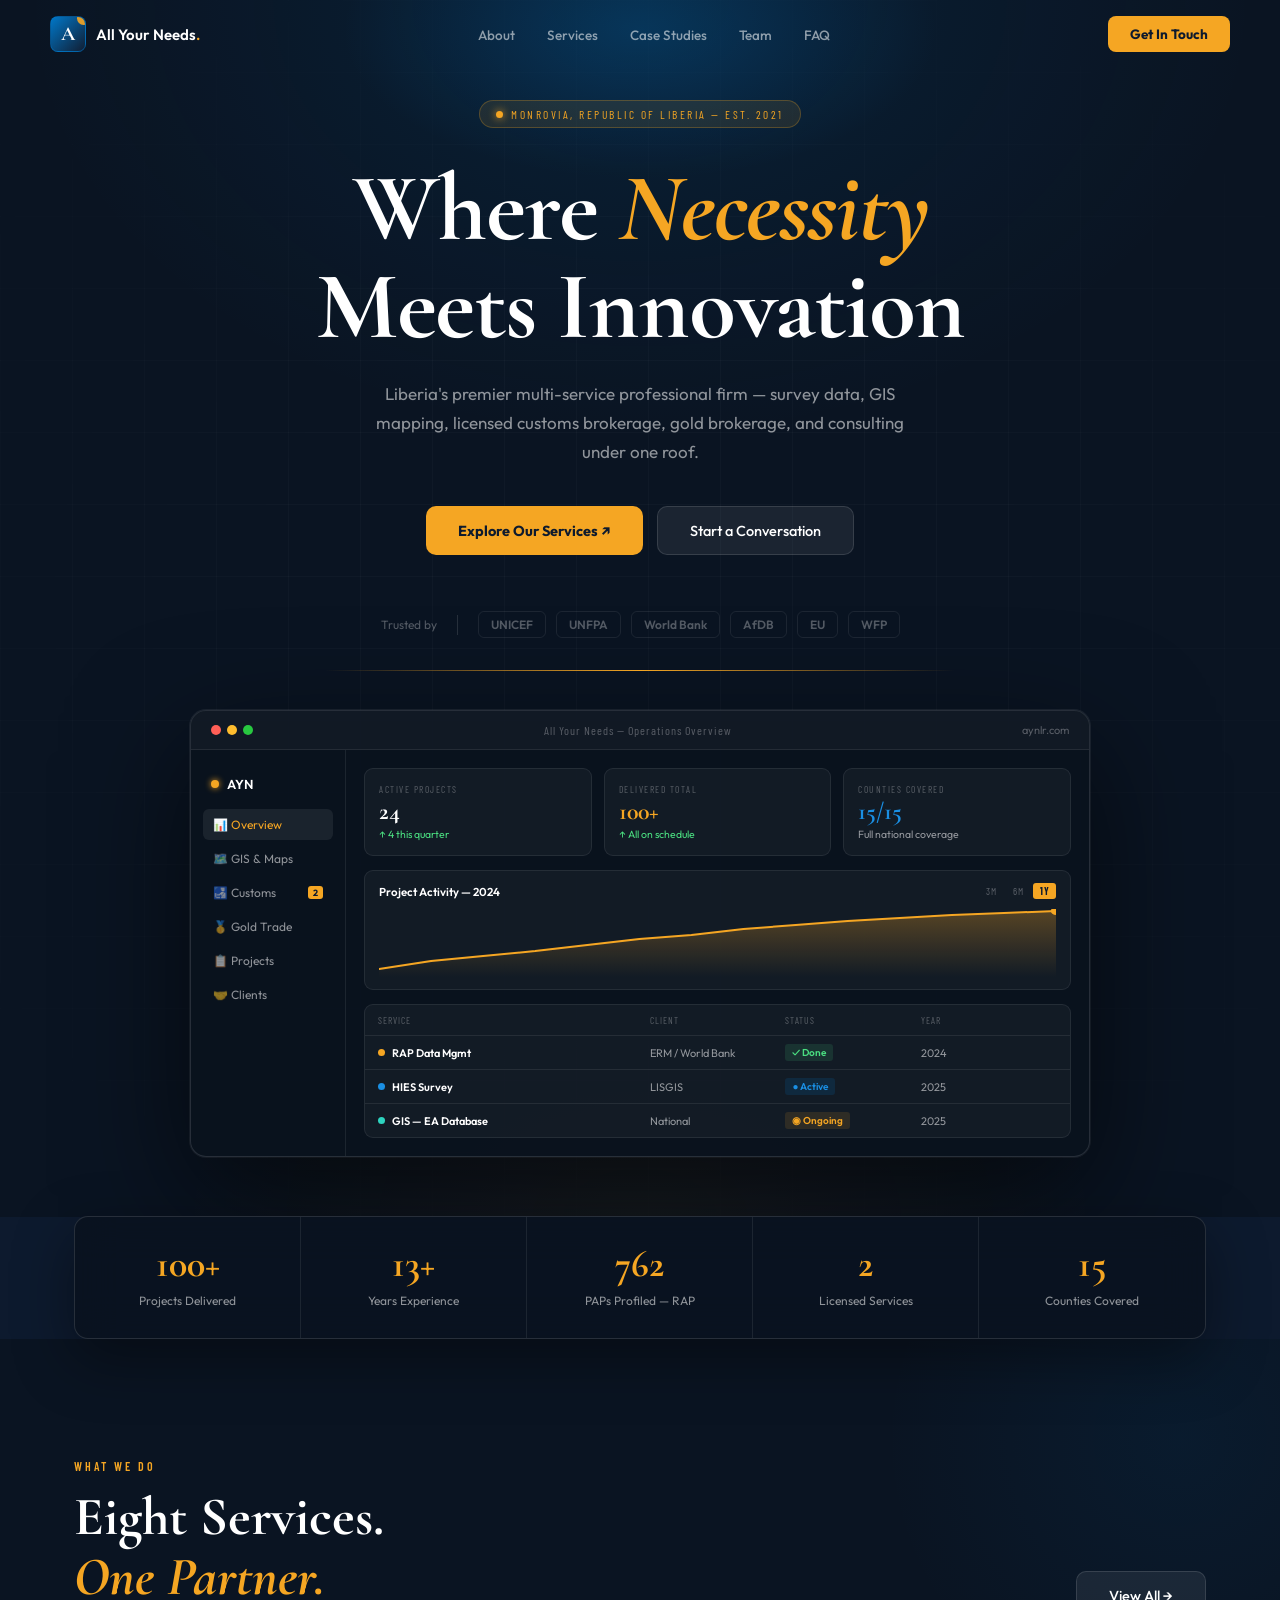
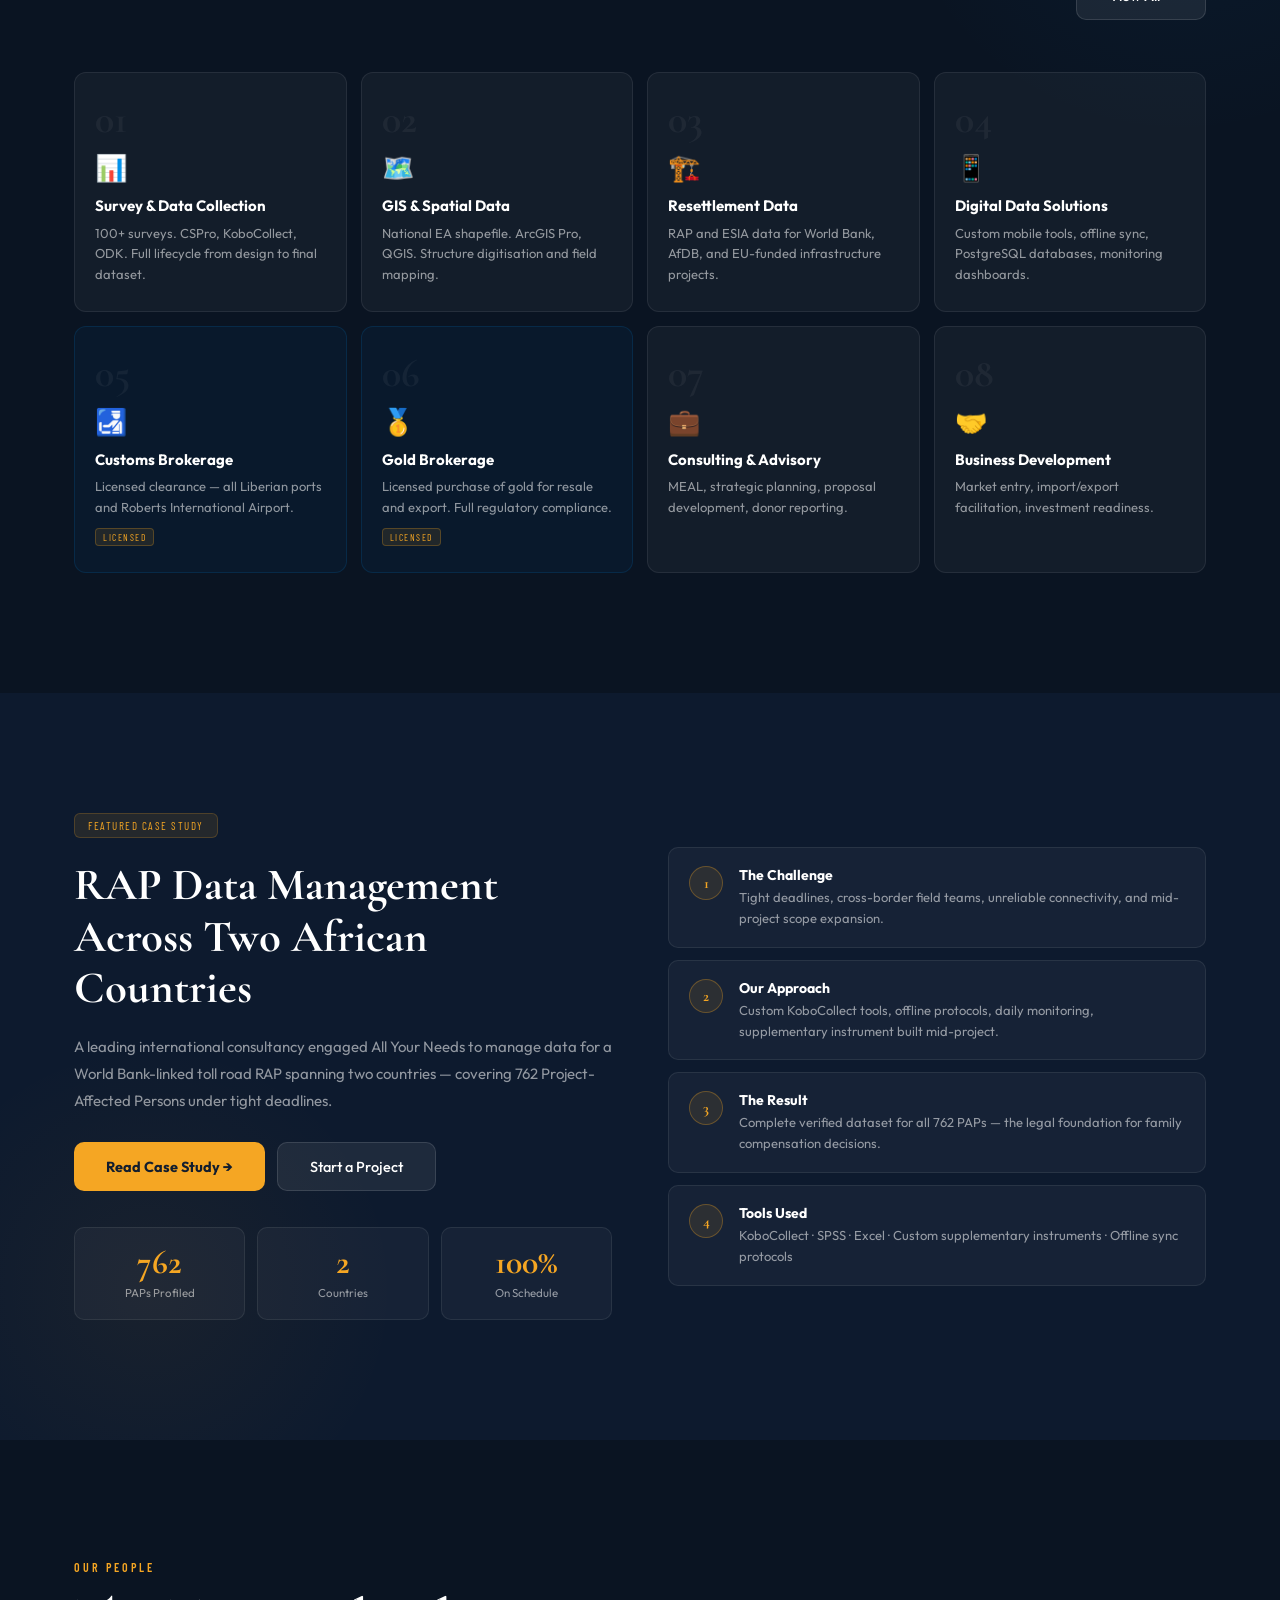
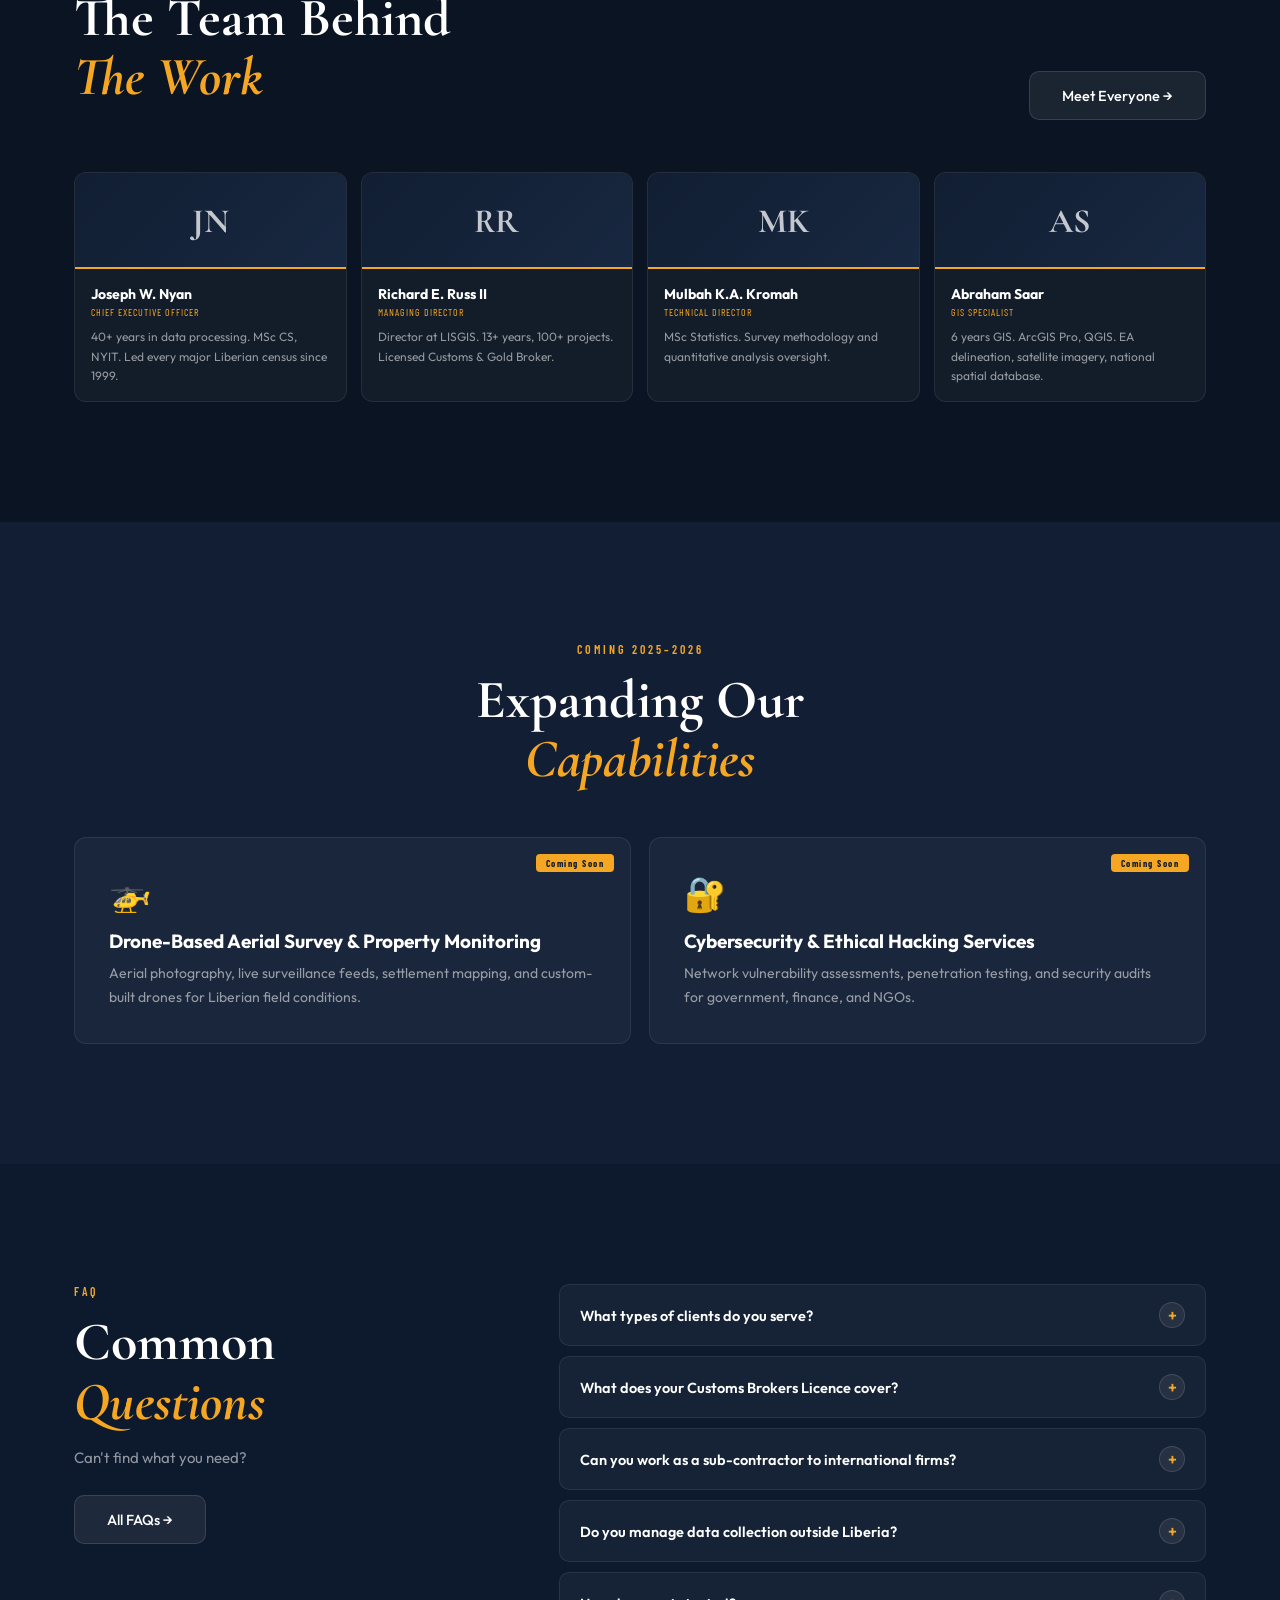
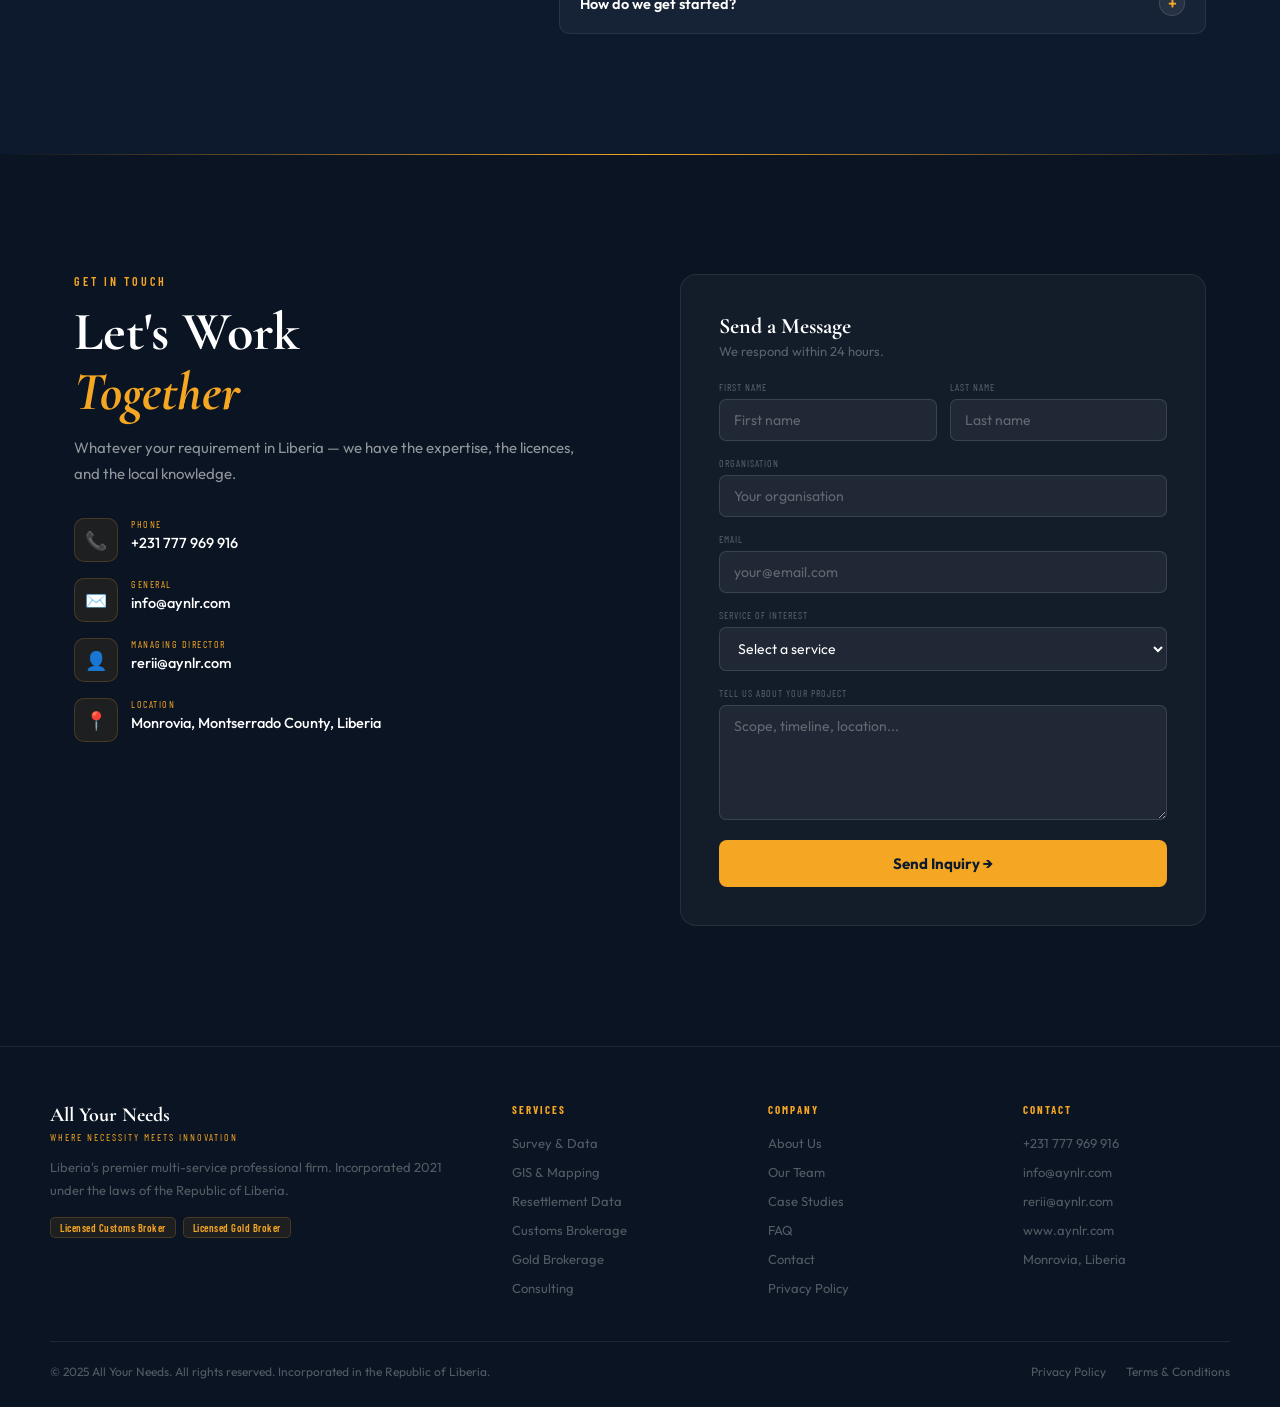
==== index.html @ 651e03ee "Add files via upload" ====
<!DOCTYPE html>
<html lang="en">
<head>
<meta charset="UTF-8">
<meta name="viewport" content="width=device-width, initial-scale=1.0">
<meta name="description" content="All Your Needs — Liberia's premier multi-service professional firm. Survey & Data Services, GIS Mapping, Customs Brokerage, Gold Brokerage, and more.">
<meta property="og:title" content="All Your Needs — Where Necessity Meets Innovation">
<meta property="og:url" content="https://www.aynlr.com">
<title>All Your Needs | Where Necessity Meets Innovation — Monrovia, Liberia</title>
<link rel="preconnect" href="https://fonts.googleapis.com">
<link href="https://fonts.googleapis.com/css2?family=Cormorant+Garamond:ital,wght@0,400;0,600;0,700;1,400;1,700&family=Outfit:wght@300;400;500;600;700&family=Barlow+Condensed:wght@400;600;700&display=swap" rel="stylesheet">
<style>
*,*::before,*::after{margin:0;padding:0;box-sizing:border-box;}
html{scroll-behavior:smooth;font-size:16px;}
:root{
  --navy:#0D1A2E;--navy2:#0A1422;--navy3:#111E33;
  --blue:#0077C8;--blue2:#1A8FE3;
  --gold:#F5A623;--gold2:#FFB830;
  --white:#FFFFFF;
  --dim:rgba(255,255,255,0.55);--dimmer:rgba(255,255,255,0.3);
  --border:rgba(255,255,255,0.08);--border2:rgba(255,255,255,0.12);
  --card:rgba(255,255,255,0.04);--card2:rgba(255,255,255,0.07);
  --max-w:1180px;
  --font-d:'Cormorant Garamond',Georgia,serif;
  --font-b:'Outfit',sans-serif;
  --font-l:'Barlow Condensed',sans-serif;
  --ease:cubic-bezier(0.4,0,0.2,1);
}
body{font-family:var(--font-b);background:var(--navy);color:var(--white);overflow-x:hidden;}
.container{max-width:var(--max-w);margin:0 auto;padding:0 24px;}
::-webkit-scrollbar{width:5px;}
::-webkit-scrollbar-track{background:var(--navy2);}
::-webkit-scrollbar-thumb{background:var(--gold);border-radius:3px;}

@keyframes fadeUp{from{opacity:0;transform:translateY(28px);}to{opacity:1;transform:translateY(0);}}
@keyframes fadeIn{from{opacity:0;}to{opacity:1;}}
@keyframes glow{0%,100%{opacity:0.5;}50%{opacity:1;}}
@keyframes pulse{0%,100%{transform:scale(1);}50%{transform:scale(1.08);}}

.reveal{opacity:0;transform:translateY(22px);transition:opacity 0.65s var(--ease),transform 0.65s var(--ease);}
.reveal.visible{opacity:1;transform:translateY(0);}
.d1{transition-delay:0.1s;}.d2{transition-delay:0.2s;}.d3{transition-delay:0.3s;}.d4{transition-delay:0.4s;}

/* NAV */
nav{position:fixed;top:0;left:0;right:0;z-index:999;padding:0 32px;transition:background 0.4s,backdrop-filter 0.4s;}
nav.scrolled{background:rgba(10,20,34,0.92);backdrop-filter:blur(20px);border-bottom:1px solid var(--border);}
.nav-inner{max-width:var(--max-w);margin:0 auto;height:68px;display:flex;align-items:center;justify-content:space-between;}
.nav-logo{display:flex;align-items:center;gap:10px;text-decoration:none;}
.nav-logo-mark{width:36px;height:36px;border-radius:8px;background:linear-gradient(135deg,var(--blue) 0%,var(--navy3) 100%);border:1px solid rgba(0,119,200,0.5);display:flex;align-items:center;justify-content:center;font-family:var(--font-d);font-size:20px;font-weight:700;color:var(--white);position:relative;overflow:hidden;}
.nav-logo-mark::after{content:'';position:absolute;top:-5px;right:-5px;width:13px;height:13px;background:var(--gold);border-radius:50%;opacity:0.9;}
.nav-logo-name{font-size:15px;font-weight:600;color:var(--white);}
.nav-logo-dot{color:var(--gold);}
.nav-links{display:flex;align-items:center;gap:4px;list-style:none;}
.nav-links a{font-size:13.5px;font-weight:500;color:var(--dim);text-decoration:none;padding:8px 14px;border-radius:8px;transition:all 0.2s;}
.nav-links a:hover{color:var(--white);background:var(--card2);}
.nav-btn{background:var(--gold);color:var(--navy);font-size:13.5px;font-weight:700;padding:9px 22px;border-radius:8px;text-decoration:none;transition:all 0.2s;}
.nav-btn:hover{background:var(--gold2);transform:translateY(-1px);box-shadow:0 6px 20px rgba(245,166,35,0.35);}
.nav-mob{display:none;flex-direction:column;gap:5px;cursor:pointer;padding:8px;}
.nav-mob span{display:block;width:22px;height:2px;background:var(--white);}

/* HERO */
#hero{min-height:100vh;display:flex;flex-direction:column;align-items:center;justify-content:center;padding:100px 24px 60px;position:relative;overflow:hidden;background:radial-gradient(ellipse 80% 60% at 50% 0%,rgba(0,119,200,0.12) 0%,transparent 60%),radial-gradient(ellipse 60% 40% at 50% 100%,rgba(245,166,35,0.06) 0%,transparent 60%),var(--navy2);}
#hero::before{content:'';position:absolute;inset:0;background-image:linear-gradient(rgba(255,255,255,0.025) 1px,transparent 1px),linear-gradient(90deg,rgba(255,255,255,0.025) 1px,transparent 1px);background-size:72px 72px;mask-image:radial-gradient(ellipse 90% 80% at 50% 50%,black 30%,transparent 80%);}
.hero-glow{position:absolute;top:-120px;left:50%;transform:translateX(-50%);width:600px;height:300px;background:radial-gradient(ellipse at 50% 50%,rgba(0,119,200,0.25) 0%,transparent 70%);animation:glow 4s ease infinite;pointer-events:none;}
.hero-badge{display:inline-flex;align-items:center;gap:8px;background:rgba(245,166,35,0.1);border:1px solid rgba(245,166,35,0.25);border-radius:100px;padding:6px 16px;margin-bottom:32px;animation:fadeIn 0.8s forwards;}
.hero-badge-dot{width:7px;height:7px;background:var(--gold);border-radius:50%;box-shadow:0 0 8px var(--gold);animation:pulse 2s ease infinite;}
.hero-badge span{font-family:var(--font-l);font-size:11.5px;letter-spacing:2.5px;text-transform:uppercase;color:var(--gold);}
.hero-title{font-family:var(--font-d);font-size:clamp(52px,8vw,96px);font-weight:700;line-height:1.02;text-align:center;color:var(--white);margin-bottom:24px;animation:fadeUp 0.9s var(--ease) 0.1s both;max-width:900px;letter-spacing:-1px;}
.hero-title em{color:var(--gold);font-style:italic;}
.hero-sub{font-size:17px;line-height:1.7;color:var(--dim);text-align:center;max-width:540px;margin-bottom:40px;animation:fadeUp 0.9s var(--ease) 0.2s both;}
.hero-ctas{display:flex;gap:14px;flex-wrap:wrap;justify-content:center;margin-bottom:56px;animation:fadeUp 0.9s var(--ease) 0.3s both;}
.cta-primary{display:inline-flex;align-items:center;gap:8px;background:var(--gold);color:var(--navy);font-weight:700;font-size:14.5px;padding:14px 32px;border-radius:10px;text-decoration:none;transition:all 0.25s;}
.cta-primary:hover{background:var(--gold2);transform:translateY(-2px);box-shadow:0 10px 32px rgba(245,166,35,0.35);}
.cta-secondary{display:inline-flex;align-items:center;gap:8px;background:var(--card2);color:var(--white);font-weight:500;font-size:14.5px;padding:14px 32px;border-radius:10px;text-decoration:none;border:1px solid var(--border2);transition:all 0.25s;}
.cta-secondary:hover{background:rgba(255,255,255,0.1);border-color:rgba(255,255,255,0.2);}
.hero-trust{display:flex;align-items:center;gap:20px;flex-wrap:wrap;justify-content:center;margin-bottom:72px;animation:fadeUp 0.9s var(--ease) 0.4s both;}
.trust-div{width:1px;height:20px;background:var(--border2);}
.trust-label{font-size:12px;color:var(--dimmer);}
.trust-logos{display:flex;gap:10px;flex-wrap:wrap;justify-content:center;}
.trust-logo{font-size:12px;font-weight:600;color:var(--dimmer);padding:5px 12px;border:1px solid var(--border);border-radius:6px;transition:all 0.2s;}
.trust-logo:hover{color:var(--white);border-color:var(--border2);}

/* MOCKUP */
.hero-mockup-wrap{width:100%;max-width:900px;position:relative;animation:fadeUp 1s var(--ease) 0.45s both;}
.hero-mockup-wrap::before{content:'';position:absolute;top:-40px;left:50%;transform:translateX(-50%);width:70%;height:1px;background:linear-gradient(90deg,transparent,var(--gold),transparent);}
.hero-mockup{background:rgba(10,18,30,0.95);border:1px solid var(--border2);border-radius:16px;overflow:hidden;box-shadow:0 40px 120px rgba(0,0,0,0.6),0 0 0 1px var(--border);}
.mockup-bar{background:rgba(255,255,255,0.03);border-bottom:1px solid var(--border);padding:12px 20px;display:flex;align-items:center;justify-content:space-between;}
.mockup-dots{display:flex;gap:6px;}
.mockup-dot{width:10px;height:10px;border-radius:50%;}
.dot-r{background:#FF5F57;}.dot-y{background:#FFBD2E;}.dot-g{background:#28C840;}
.mockup-bar-title{font-size:12px;color:var(--dimmer);font-family:var(--font-l);letter-spacing:1px;}
.mockup-body{display:grid;grid-template-columns:155px 1fr;min-height:320px;}
.mockup-sidebar{border-right:1px solid var(--border);padding:18px 12px;display:flex;flex-direction:column;gap:3px;}
.sb-brand{display:flex;align-items:center;gap:8px;padding:8px 8px 14px;}
.sb-dot{width:8px;height:8px;background:var(--gold);border-radius:50%;box-shadow:0 0 6px var(--gold);}
.sb-name{font-size:13px;font-weight:600;color:var(--white);}
.sb-item{display:flex;align-items:center;gap:9px;padding:8px 10px;border-radius:6px;font-size:12px;color:var(--dim);cursor:pointer;transition:all 0.15s;}
.sb-item:hover,.sb-item.on{background:var(--card2);color:var(--white);}
.sb-item.on{color:var(--gold);}
.sb-badge{margin-left:auto;background:var(--gold);color:var(--navy);font-size:9px;font-weight:700;padding:1px 5px;border-radius:3px;}
.mockup-main{padding:18px;display:flex;flex-direction:column;gap:14px;}
.m-row{display:grid;gap:12px;}
.m-row.c3{grid-template-columns:repeat(3,1fr);}
.m-card{background:var(--card);border:1px solid var(--border);border-radius:9px;padding:14px;}
.m-label{font-size:9.5px;font-family:var(--font-l);letter-spacing:1.5px;text-transform:uppercase;color:var(--dimmer);margin-bottom:5px;}
.m-val{font-family:var(--font-d);font-size:24px;font-weight:700;color:var(--white);line-height:1;}
.m-val.g{color:var(--gold);}.m-val.b{color:var(--blue2);}
.m-ch{font-size:10.5px;margin-top:3px;}
.m-ch.up{color:#4ADE80;}.m-ch.nt{color:var(--dim);}
.m-chart{background:var(--card);border:1px solid var(--border);border-radius:9px;padding:12px 14px 8px;}
.m-chart-hd{display:flex;justify-content:space-between;align-items:center;margin-bottom:10px;}
.m-chart-t{font-size:11.5px;font-weight:600;color:var(--white);}
.m-tabs{display:flex;gap:3px;}
.m-tab{font-size:10px;padding:2px 7px;border-radius:3px;color:var(--dimmer);font-family:var(--font-l);letter-spacing:0.5px;cursor:pointer;}
.m-tab.on{background:var(--gold);color:var(--navy);font-weight:700;}
.m-table{background:var(--card);border:1px solid var(--border);border-radius:9px;overflow:hidden;}
.m-thead{display:grid;grid-template-columns:2fr 1fr 1fr 1fr;padding:9px 13px;border-bottom:1px solid var(--border);font-size:9.5px;font-family:var(--font-l);letter-spacing:1px;color:var(--dimmer);text-transform:uppercase;}
.m-trow{display:grid;grid-template-columns:2fr 1fr 1fr 1fr;padding:8px 13px;border-bottom:1px solid var(--border);font-size:11px;color:var(--dim);align-items:center;transition:background 0.15s;}
.m-trow:last-child{border-bottom:none;}
.m-trow:hover{background:var(--card2);}
.m-tname{display:flex;align-items:center;gap:7px;font-weight:600;color:var(--white);}
.m-tdot{width:7px;height:7px;border-radius:50%;flex-shrink:0;}
.td-g{background:var(--gold);}.td-b{background:var(--blue2);}.td-t{background:#2DD4BF;}
.m-status{display:inline-flex;padding:2px 7px;border-radius:3px;font-size:10px;font-weight:600;}
.s-done{background:rgba(74,222,128,0.12);color:#4ADE80;}
.s-act{background:rgba(0,119,200,0.15);color:var(--blue2);}
.s-pend{background:rgba(245,166,35,0.12);color:var(--gold);}

/* STATS */
#stats{padding:0 24px;position:relative;z-index:2;margin-top:-1px;}
.stats-inner{max-width:var(--max-w);margin:0 auto;display:grid;grid-template-columns:repeat(5,1fr);border:1px solid var(--border2);border-radius:14px;background:rgba(10,18,30,0.85);backdrop-filter:blur(20px);overflow:hidden;box-shadow:0 20px 60px rgba(0,0,0,0.4);}
.stat-i{padding:28px 20px;border-right:1px solid var(--border);text-align:center;transition:background 0.2s;cursor:default;}
.stat-i:last-child{border-right:none;}
.stat-i:hover{background:var(--card2);}
.stat-num{font-family:var(--font-d);font-size:38px;font-weight:700;color:var(--gold);line-height:1;margin-bottom:6px;display:block;}
.stat-lbl{font-size:12px;color:var(--dim);line-height:1.4;}

/* SERVICES */
#services{padding:120px 24px;background:var(--navy2);position:relative;overflow:hidden;}
#services::before{content:'';position:absolute;top:-200px;right:-200px;width:600px;height:600px;background:radial-gradient(circle,rgba(0,119,200,0.07) 0%,transparent 70%);pointer-events:none;}
.eyebrow{font-family:var(--font-l);font-size:12px;font-weight:600;letter-spacing:3px;text-transform:uppercase;color:var(--gold);display:block;margin-bottom:14px;}
.sec-title{font-family:var(--font-d);font-size:clamp(34px,4.5vw,54px);font-weight:700;color:var(--white);line-height:1.1;margin-bottom:14px;}
.sec-title em{color:var(--gold);font-style:italic;}
.sec-sub{font-size:16px;color:var(--dim);line-height:1.7;max-width:520px;}
.sec-hdr{display:flex;justify-content:space-between;align-items:flex-end;margin-bottom:52px;flex-wrap:wrap;gap:20px;}
.svc-grid{display:grid;grid-template-columns:repeat(4,1fr);gap:14px;}
.svc-card{background:var(--card);border:1px solid var(--border);border-radius:12px;padding:26px 20px;transition:all 0.25s var(--ease);position:relative;overflow:hidden;}
.svc-card::before{content:'';position:absolute;bottom:0;left:0;right:0;height:2px;background:linear-gradient(90deg,var(--gold),var(--blue2));transform:scaleX(0);transform-origin:left;transition:transform 0.3s;}
.svc-card:hover{background:var(--card2);border-color:var(--border2);transform:translateY(-4px);}
.svc-card:hover::before{transform:scaleX(1);}
.svc-card.lic{background:rgba(0,119,200,0.06);border-color:rgba(0,119,200,0.18);}
.svc-n{font-family:var(--font-d);font-size:40px;font-weight:700;color:rgba(255,255,255,0.05);line-height:1;margin-bottom:12px;display:block;}
.svc-ico{font-size:26px;display:block;margin-bottom:12px;}
.svc-t{font-size:15px;font-weight:700;color:var(--white);margin-bottom:7px;line-height:1.3;}
.svc-d{font-size:13px;line-height:1.6;color:var(--dim);}
.svc-bdg{display:inline-block;margin-top:10px;font-family:var(--font-l);font-size:9.5px;letter-spacing:1.5px;text-transform:uppercase;color:var(--gold);background:rgba(245,166,35,0.1);border:1px solid rgba(245,166,35,0.25);border-radius:4px;padding:2px 7px;}

/* WORK */
#work{padding:120px 24px;background:var(--navy);position:relative;overflow:hidden;}
#work::after{content:'';position:absolute;bottom:-100px;left:-100px;width:500px;height:500px;background:radial-gradient(circle,rgba(245,166,35,0.05) 0%,transparent 70%);pointer-events:none;}
.work-grid{display:grid;grid-template-columns:1fr 1fr;gap:56px;align-items:center;}
.work-tag{display:inline-flex;align-items:center;gap:6px;background:rgba(245,166,35,0.1);border:1px solid rgba(245,166,35,0.2);border-radius:6px;padding:5px 13px;margin-bottom:22px;}
.work-tag span{font-family:var(--font-l);font-size:11px;letter-spacing:1.5px;color:var(--gold);text-transform:uppercase;}
.work-title{font-family:var(--font-d);font-size:clamp(30px,3.5vw,46px);font-weight:700;color:var(--white);line-height:1.15;margin-bottom:18px;}
.work-body{font-size:15px;line-height:1.8;color:var(--dim);margin-bottom:28px;}
.work-metrics{display:grid;grid-template-columns:repeat(3,1fr);gap:12px;margin-top:36px;}
.wm{background:var(--card);border:1px solid var(--border);border-radius:10px;padding:18px 12px;text-align:center;transition:all 0.2s;}
.wm:hover{background:var(--card2);transform:translateY(-3px);}
.wm-num{font-family:var(--font-d);font-size:34px;font-weight:700;color:var(--gold);display:block;line-height:1;margin-bottom:5px;}
.wm-lbl{font-size:11.5px;color:var(--dim);line-height:1.4;}
.work-steps{display:flex;flex-direction:column;gap:12px;}
.ws{background:var(--card);border:1px solid var(--border);border-radius:10px;padding:18px 20px;display:flex;gap:16px;align-items:flex-start;transition:all 0.2s;}
.ws:hover{background:var(--card2);border-color:var(--border2);}
.ws-c{width:34px;height:34px;border-radius:50%;background:rgba(245,166,35,0.1);border:1px solid rgba(245,166,35,0.3);display:flex;align-items:center;justify-content:center;font-family:var(--font-d);font-size:15px;font-weight:700;color:var(--gold);flex-shrink:0;}
.ws-h{font-size:14px;font-weight:700;color:var(--white);margin-bottom:3px;}
.ws-p{font-size:13px;color:var(--dim);line-height:1.6;}

/* TEAM */
#team{padding:120px 24px;background:var(--navy2);}
.team-grid{display:grid;grid-template-columns:repeat(4,1fr);gap:14px;}
.team-card{background:var(--card);border:1px solid var(--border);border-radius:12px;overflow:hidden;transition:all 0.25s;}
.team-card:hover{transform:translateY(-5px);border-color:var(--border2);box-shadow:0 20px 48px rgba(0,0,0,0.4);}
.tc-top{height:96px;background:linear-gradient(135deg,var(--navy3) 0%,#182840 100%);display:flex;align-items:center;justify-content:center;position:relative;}
.tc-top::after{content:'';position:absolute;bottom:0;left:0;right:0;height:2px;background:var(--gold);}
.tc-init{font-family:var(--font-d);font-size:34px;font-weight:700;color:rgba(255,255,255,0.75);}
.tc-body{padding:16px;}
.tc-name{font-size:14px;font-weight:700;color:var(--white);margin-bottom:3px;}
.tc-role{font-family:var(--font-l);font-size:10px;letter-spacing:1px;color:var(--gold);text-transform:uppercase;margin-bottom:9px;}
.tc-bio{font-size:12px;line-height:1.6;color:var(--dim);}

/* PIPELINE */
#pipeline{padding:120px 24px;background:var(--navy3);}
.pl-grid{display:grid;grid-template-columns:1fr 1fr;gap:18px;margin-top:48px;}
.pl-card{background:var(--card);border:1px solid var(--border);border-radius:12px;padding:34px;position:relative;overflow:hidden;transition:all 0.25s;}
.pl-card:hover{background:var(--card2);border-color:var(--border2);transform:translateY(-4px);}
.pl-soon{position:absolute;top:16px;right:16px;background:var(--gold);color:var(--navy);font-family:var(--font-l);font-size:9.5px;letter-spacing:1.5px;font-weight:700;padding:3px 10px;border-radius:4px;}
.pl-ico{font-size:34px;margin-bottom:14px;display:block;}
.pl-t{font-size:19px;font-weight:700;color:var(--white);margin-bottom:9px;}
.pl-d{font-size:14px;line-height:1.7;color:var(--dim);}

/* FAQ */
#faq{padding:120px 24px;background:var(--navy);}
.faq-lay{display:grid;grid-template-columns:1fr 1.6fr;gap:80px;align-items:start;}
.faq-left{position:sticky;top:100px;}
.faq-items{display:flex;flex-direction:column;gap:10px;}
.faq-item{background:var(--card);border:1px solid var(--border);border-radius:10px;overflow:hidden;transition:border-color 0.2s;}
.faq-item.open{border-color:rgba(245,166,35,0.35);}
.faq-q{width:100%;padding:17px 20px;display:flex;justify-content:space-between;align-items:center;gap:14px;font-size:14.5px;font-weight:600;color:var(--white);background:none;border:none;cursor:pointer;text-align:left;font-family:var(--font-b);transition:color 0.2s;}
.faq-q:hover{color:var(--gold);}
.faq-ico{width:26px;height:26px;border-radius:50%;background:var(--card2);border:1px solid var(--border2);display:flex;align-items:center;justify-content:center;font-size:16px;color:var(--gold);flex-shrink:0;transition:transform 0.3s;}
.faq-item.open .faq-ico{transform:rotate(45deg);}
.faq-a{max-height:0;overflow:hidden;transition:max-height 0.4s var(--ease);}
.faq-ai{padding:0 20px 16px;font-size:14px;line-height:1.75;color:var(--dim);}

/* CONTACT */
#contact{padding:120px 24px;background:var(--navy2);position:relative;overflow:hidden;}
#contact::before{content:'';position:absolute;top:0;left:0;right:0;height:1px;background:linear-gradient(90deg,transparent,var(--gold),transparent);}
.contact-grid{display:grid;grid-template-columns:1fr 1fr;gap:80px;align-items:start;}
.cd-list{display:flex;flex-direction:column;gap:16px;margin-bottom:36px;}
.cd-item{display:flex;align-items:flex-start;gap:13px;}
.cd-ico{width:44px;height:44px;border-radius:10px;background:rgba(245,166,35,0.08);border:1px solid rgba(245,166,35,0.2);display:flex;align-items:center;justify-content:center;font-size:18px;flex-shrink:0;}
.cd-lbl{font-family:var(--font-l);font-size:10px;letter-spacing:1.5px;text-transform:uppercase;color:var(--gold);margin-bottom:3px;}
.cd-val{font-size:14.5px;color:var(--white);font-weight:500;}
.cd-val a{color:var(--white);text-decoration:none;transition:color 0.2s;}
.cd-val a:hover{color:var(--gold);}
.form-wrap{background:var(--card);border:1px solid var(--border);border-radius:16px;padding:38px;}
.form-row{display:grid;grid-template-columns:1fr 1fr;gap:13px;}
.fg{margin-bottom:16px;}
.fl{display:block;font-family:var(--font-l);font-size:10px;letter-spacing:1px;text-transform:uppercase;color:var(--dimmer);margin-bottom:6px;}
.fi,.fsel,.ft{width:100%;padding:11px 14px;background:rgba(255,255,255,0.05);border:1px solid var(--border2);border-radius:7px;font-size:14px;color:var(--white);font-family:var(--font-b);outline:none;transition:border-color 0.2s,background 0.2s;}
.fi::placeholder,.ft::placeholder{color:var(--dimmer);}
.fi:focus,.fsel:focus,.ft:focus{border-color:var(--gold);background:rgba(255,255,255,0.07);}
.fsel option{background:var(--navy);}
.ft{resize:vertical;min-height:115px;}
.fsub{width:100%;padding:14px;background:var(--gold);color:var(--navy);border:none;border-radius:8px;font-size:15px;font-weight:700;cursor:pointer;font-family:var(--font-b);transition:all 0.2s;}
.fsub:hover{background:var(--gold2);transform:translateY(-2px);box-shadow:0 8px 24px rgba(245,166,35,0.3);}
.ty{display:none;text-align:center;padding:48px 20px;}
.ty-ico{font-size:48px;margin-bottom:14px;}
.ty-t{font-family:var(--font-d);font-size:28px;font-weight:700;color:var(--white);margin-bottom:10px;}
.ty-p{font-size:14px;color:var(--dim);line-height:1.7;}

/* FOOTER */
footer{background:var(--navy2);border-top:1px solid var(--border);padding:56px 24px 28px;}
.ft-top{max-width:var(--max-w);margin:0 auto;display:grid;grid-template-columns:2fr 1fr 1fr 1fr;gap:48px;margin-bottom:44px;}
.ft-name{font-family:var(--font-d);font-size:20px;font-weight:700;color:var(--white);margin-bottom:4px;}
.ft-tag{font-family:var(--font-l);font-size:10px;letter-spacing:2px;color:var(--gold);text-transform:uppercase;display:block;margin-bottom:13px;}
.ft-desc{font-size:13px;line-height:1.7;color:var(--dimmer);margin-bottom:16px;}
.ft-bdgs{display:flex;gap:7px;flex-wrap:wrap;}
.ft-bdg{background:rgba(245,166,35,0.08);border:1px solid rgba(245,166,35,0.2);border-radius:5px;padding:3px 9px;font-size:10.5px;font-weight:600;color:var(--gold);font-family:var(--font-l);letter-spacing:0.5px;}
.ft-ctitle{font-family:var(--font-l);font-size:11px;font-weight:700;letter-spacing:2px;text-transform:uppercase;color:var(--gold);margin-bottom:16px;}
.ft-links{list-style:none;display:flex;flex-direction:column;gap:9px;}
.ft-links a{font-size:13px;color:var(--dimmer);text-decoration:none;transition:color 0.2s;}
.ft-links a:hover{color:var(--white);}
.ft-bot{max-width:var(--max-w);margin:0 auto;padding-top:22px;border-top:1px solid var(--border);display:flex;justify-content:space-between;align-items:center;flex-wrap:wrap;gap:12px;}
.ft-copy{font-size:12px;color:var(--dimmer);}
.ft-bl{display:flex;gap:20px;}
.ft-bl a{font-size:12px;color:var(--dimmer);text-decoration:none;transition:color 0.2s;}
.ft-bl a:hover{color:var(--gold);}

/* MOBILE */
@media(max-width:900px){
  .nav-links{display:none;}.nav-mob{display:flex;}
  .nav-links.open{display:flex;flex-direction:column;position:fixed;top:68px;left:0;right:0;background:rgba(10,20,34,0.97);backdrop-filter:blur(20px);padding:20px 24px;gap:4px;border-top:1px solid var(--border);}
  .nav-links.open a{padding:12px 16px;font-size:15px;}
  .hero-title{font-size:clamp(40px,10vw,68px);}
  .stats-inner{grid-template-columns:repeat(3,1fr);}
  .stat-i:nth-child(4),.stat-i:nth-child(5){display:none;}
  .svc-grid{grid-template-columns:1fr 1fr;}
  .work-grid{grid-template-columns:1fr;gap:40px;}
  .team-grid{grid-template-columns:1fr 1fr;}
  .faq-lay{grid-template-columns:1fr;gap:40px;}
  .faq-left{position:static;}
  .contact-grid{grid-template-columns:1fr;gap:48px;}
  .ft-top{grid-template-columns:1fr 1fr;gap:32px;}
  .pl-grid{grid-template-columns:1fr;}
  .mockup-body{grid-template-columns:1fr;}
  .mockup-sidebar{display:none;}
}
@media(max-width:600px){
  .hero-ctas{flex-direction:column;align-items:center;}
  .svc-grid{grid-template-columns:1fr;}
  .team-grid{grid-template-columns:1fr;}
  .ft-top{grid-template-columns:1fr;}
  .stats-inner{grid-template-columns:1fr 1fr;}
  .form-row{grid-template-columns:1fr;}
  .hero-mockup-wrap{display:none;}
  .work-metrics{grid-template-columns:repeat(3,1fr);}
}
</style>
</head>
<body>

<nav id="nav">
  <div class="nav-inner">
    <a href="index.html" class="nav-logo">
      <div class="nav-logo-mark">A</div>
      <span class="nav-logo-name">All Your Needs<span class="nav-logo-dot">.</span></span>
    </a>
    <ul class="nav-links" id="navLinks">
      <li><a href="about.html">About</a></li>
      <li><a href="services.html">Services</a></li>
      <li><a href="case-studies.html">Case Studies</a></li>
      <li><a href="team.html">Team</a></li>
      <li><a href="faq.html">FAQ</a></li>
    </ul>
    <a href="contact.html" class="nav-btn">Get In Touch</a>
    <div class="nav-mob" id="navMob"><span></span><span></span><span></span></div>
  </div>
</nav>

<section id="hero">
  <div class="hero-glow"></div>
  <div class="hero-badge"><div class="hero-badge-dot"></div><span>Monrovia, Republic of Liberia — Est. 2021</span></div>
  <h1 class="hero-title">Where <em>Necessity</em><br>Meets Innovation</h1>
  <p class="hero-sub">Liberia's premier multi-service professional firm — survey data, GIS mapping, licensed customs brokerage, gold brokerage, and consulting under one roof.</p>
  <div class="hero-ctas">
    <a href="services.html" class="cta-primary">Explore Our Services ↗</a>
    <a href="contact.html" class="cta-secondary">Start a Conversation</a>
  </div>
  <div class="hero-trust">
    <span class="trust-label">Trusted by</span>
    <div class="trust-div"></div>
    <div class="trust-logos">
      <span class="trust-logo">UNICEF</span>
      <span class="trust-logo">UNFPA</span>
      <span class="trust-logo">World Bank</span>
      <span class="trust-logo">AfDB</span>
      <span class="trust-logo">EU</span>
      <span class="trust-logo">WFP</span>
    </div>
  </div>

  <div class="hero-mockup-wrap">
    <div class="hero-mockup">
      <div class="mockup-bar">
        <div class="mockup-dots"><div class="mockup-dot dot-r"></div><div class="mockup-dot dot-y"></div><div class="mockup-dot dot-g"></div></div>
        <span class="mockup-bar-title">All Your Needs — Operations Overview</span>
        <span style="font-size:11px;color:var(--dimmer);">aynlr.com</span>
      </div>
      <div class="mockup-body">
        <div class="mockup-sidebar">
          <div class="sb-brand"><div class="sb-dot"></div><span class="sb-name">AYN</span></div>
          <div class="sb-item on">📊 Overview</div>
          <div class="sb-item">🗺️ GIS &amp; Maps</div>
          <div class="sb-item">🛃 Customs <span class="sb-badge">2</span></div>
          <div class="sb-item">🥇 Gold Trade</div>
          <div class="sb-item">📋 Projects</div>
          <div class="sb-item">🤝 Clients</div>
        </div>
        <div class="mockup-main">
          <div class="m-row c3">
            <div class="m-card"><div class="m-label">Active Projects</div><div class="m-val">24</div><div class="m-ch up">↑ 4 this quarter</div></div>
            <div class="m-card"><div class="m-label">Delivered Total</div><div class="m-val g">100+</div><div class="m-ch up">↑ All on schedule</div></div>
            <div class="m-card"><div class="m-label">Counties Covered</div><div class="m-val b">15/15</div><div class="m-ch nt">Full national coverage</div></div>
          </div>
          <div class="m-chart">
            <div class="m-chart-hd">
              <span class="m-chart-t">Project Activity — 2024</span>
              <div class="m-tabs"><span class="m-tab">3M</span><span class="m-tab">6M</span><span class="m-tab on">1Y</span></div>
            </div>
            <svg width="100%" height="68" viewBox="0 0 520 68" preserveAspectRatio="none">
              <defs><linearGradient id="cg" x1="0" y1="0" x2="0" y2="1"><stop offset="0%" stop-color="#F5A623" stop-opacity="0.3"/><stop offset="100%" stop-color="#F5A623" stop-opacity="0"/></linearGradient></defs>
              <path d="M0,60 L40,52 L80,47 L120,42 L160,36 L200,30 L240,26 L280,20 L320,16 L360,12 L400,9 L440,6 L480,4 L520,2" stroke="#F5A623" stroke-width="2" fill="none" stroke-linecap="round"/>
              <path d="M0,60 L40,52 L80,47 L120,42 L160,36 L200,30 L240,26 L280,20 L320,16 L360,12 L400,9 L440,6 L480,4 L520,2 L520,68 L0,68Z" fill="url(#cg)"/>
              <circle cx="520" cy="2" r="4" fill="#F5A623"/>
            </svg>
          </div>
          <div class="m-table">
            <div class="m-thead"><span>Service</span><span>Client</span><span>Status</span><span>Year</span></div>
            <div class="m-trow"><span class="m-tname"><div class="m-tdot td-g"></div>RAP Data Mgmt</span><span>ERM / World Bank</span><span><span class="m-status s-done">✓ Done</span></span><span>2024</span></div>
            <div class="m-trow"><span class="m-tname"><div class="m-tdot td-b"></div>HIES Survey</span><span>LISGIS</span><span><span class="m-status s-act">● Active</span></span><span>2025</span></div>
            <div class="m-trow"><span class="m-tname"><div class="m-tdot td-t"></div>GIS — EA Database</span><span>National</span><span><span class="m-status s-pend">◉ Ongoing</span></span><span>2025</span></div>
          </div>
        </div>
      </div>
    </div>
  </div>
</section>

<section id="stats">
  <div class="container">
    <div class="stats-inner reveal">
      <div class="stat-i"><span class="stat-num">100+</span><span class="stat-lbl">Projects Delivered</span></div>
      <div class="stat-i"><span class="stat-num">13+</span><span class="stat-lbl">Years Experience</span></div>
      <div class="stat-i"><span class="stat-num">762</span><span class="stat-lbl">PAPs Profiled — RAP</span></div>
      <div class="stat-i"><span class="stat-num">2</span><span class="stat-lbl">Licensed Services</span></div>
      <div class="stat-i"><span class="stat-num">15</span><span class="stat-lbl">Counties Covered</span></div>
    </div>
  </div>
</section>

<section id="services">
  <div class="container">
    <div class="sec-hdr reveal">
      <div><span class="eyebrow">What We Do</span><h2 class="sec-title">Eight Services.<br><em>One Partner.</em></h2></div>
      <a href="services.html" class="cta-secondary">View All →</a>
    </div>
    <div class="svc-grid">
      <div class="svc-card reveal d1"><span class="svc-n">01</span><span class="svc-ico">📊</span><div class="svc-t">Survey & Data Collection</div><p class="svc-d">100+ surveys. CSPro, KoboCollect, ODK. Full lifecycle from design to final dataset.</p></div>
      <div class="svc-card reveal d2"><span class="svc-n">02</span><span class="svc-ico">🗺️</span><div class="svc-t">GIS & Spatial Data</div><p class="svc-d">National EA shapefile. ArcGIS Pro, QGIS. Structure digitisation and field mapping.</p></div>
      <div class="svc-card reveal d3"><span class="svc-n">03</span><span class="svc-ico">🏗️</span><div class="svc-t">Resettlement Data</div><p class="svc-d">RAP and ESIA data for World Bank, AfDB, and EU-funded infrastructure projects.</p></div>
      <div class="svc-card reveal d4"><span class="svc-n">04</span><span class="svc-ico">📱</span><div class="svc-t">Digital Data Solutions</div><p class="svc-d">Custom mobile tools, offline sync, PostgreSQL databases, monitoring dashboards.</p></div>
      <div class="svc-card lic reveal d1"><span class="svc-n">05</span><span class="svc-ico">🛃</span><div class="svc-t">Customs Brokerage</div><p class="svc-d">Licensed clearance — all Liberian ports and Roberts International Airport.</p><span class="svc-bdg">Licensed</span></div>
      <div class="svc-card lic reveal d2"><span class="svc-n">06</span><span class="svc-ico">🥇</span><div class="svc-t">Gold Brokerage</div><p class="svc-d">Licensed purchase of gold for resale and export. Full regulatory compliance.</p><span class="svc-bdg">Licensed</span></div>
      <div class="svc-card reveal d3"><span class="svc-n">07</span><span class="svc-ico">💼</span><div class="svc-t">Consulting & Advisory</div><p class="svc-d">MEAL, strategic planning, proposal development, donor reporting.</p></div>
      <div class="svc-card reveal d4"><span class="svc-n">08</span><span class="svc-ico">🤝</span><div class="svc-t">Business Development</div><p class="svc-d">Market entry, import/export facilitation, investment readiness.</p></div>
    </div>
  </div>
</section>

<section id="work">
  <div class="container">
    <div class="work-grid">
      <div class="reveal">
        <div class="work-tag"><span>Featured Case Study</span></div>
        <h2 class="work-title">RAP Data Management Across Two African Countries</h2>
        <p class="work-body">A leading international consultancy engaged All Your Needs to manage data for a World Bank-linked toll road RAP spanning two countries — covering 762 Project-Affected Persons under tight deadlines.</p>
        <div style="display:flex;gap:12px;flex-wrap:wrap;">
          <a href="case-studies.html" class="cta-primary">Read Case Study →</a>
          <a href="contact.html" class="cta-secondary">Start a Project</a>
        </div>
        <div class="work-metrics">
          <div class="wm"><span class="wm-num">762</span><div class="wm-lbl">PAPs Profiled</div></div>
          <div class="wm"><span class="wm-num">2</span><div class="wm-lbl">Countries</div></div>
          <div class="wm"><span class="wm-num">100%</span><div class="wm-lbl">On Schedule</div></div>
        </div>
      </div>
      <div class="work-steps reveal d2">
        <div class="ws"><div class="ws-c">1</div><div><div class="ws-h">The Challenge</div><div class="ws-p">Tight deadlines, cross-border field teams, unreliable connectivity, and mid-project scope expansion.</div></div></div>
        <div class="ws"><div class="ws-c">2</div><div><div class="ws-h">Our Approach</div><div class="ws-p">Custom KoboCollect tools, offline protocols, daily monitoring, supplementary instrument built mid-project.</div></div></div>
        <div class="ws"><div class="ws-c">3</div><div><div class="ws-h">The Result</div><div class="ws-p">Complete verified dataset for all 762 PAPs — the legal foundation for family compensation decisions.</div></div></div>
        <div class="ws"><div class="ws-c">4</div><div><div class="ws-h">Tools Used</div><div class="ws-p">KoboCollect · SPSS · Excel · Custom supplementary instruments · Offline sync protocols</div></div></div>
      </div>
    </div>
  </div>
</section>

<section id="team">
  <div class="container">
    <div class="sec-hdr reveal">
      <div><span class="eyebrow">Our People</span><h2 class="sec-title">The Team Behind<br><em>The Work</em></h2></div>
      <a href="team.html" class="cta-secondary">Meet Everyone →</a>
    </div>
    <div class="team-grid">
      <div class="team-card reveal d1"><div class="tc-top"><span class="tc-init">JN</span></div><div class="tc-body"><div class="tc-name">Joseph W. Nyan</div><div class="tc-role">Chief Executive Officer</div><div class="tc-bio">40+ years in data processing. MSc CS, NYIT. Led every major Liberian census since 1999.</div></div></div>
      <div class="team-card reveal d2"><div class="tc-top"><span class="tc-init">RR</span></div><div class="tc-body"><div class="tc-name">Richard E. Russ II</div><div class="tc-role">Managing Director</div><div class="tc-bio">Director at LISGIS. 13+ years, 100+ projects. Licensed Customs &amp; Gold Broker.</div></div></div>
      <div class="team-card reveal d3"><div class="tc-top"><span class="tc-init">MK</span></div><div class="tc-body"><div class="tc-name">Mulbah K.A. Kromah</div><div class="tc-role">Technical Director</div><div class="tc-bio">MSc Statistics. Survey methodology and quantitative analysis oversight.</div></div></div>
      <div class="team-card reveal d4"><div class="tc-top"><span class="tc-init">AS</span></div><div class="tc-body"><div class="tc-name">Abraham Saar</div><div class="tc-role">GIS Specialist</div><div class="tc-bio">6 years GIS. ArcGIS Pro, QGIS. EA delineation, satellite imagery, national spatial database.</div></div></div>
    </div>
  </div>
</section>

<section id="pipeline">
  <div class="container">
    <div class="reveal" style="text-align:center;max-width:560px;margin:0 auto;">
      <span class="eyebrow">Coming 2025–2026</span>
      <h2 class="sec-title">Expanding Our<br><em>Capabilities</em></h2>
    </div>
    <div class="pl-grid">
      <div class="pl-card reveal d1"><span class="pl-soon">Coming Soon</span><span class="pl-ico">🚁</span><div class="pl-t">Drone-Based Aerial Survey & Property Monitoring</div><p class="pl-d">Aerial photography, live surveillance feeds, settlement mapping, and custom-built drones for Liberian field conditions.</p></div>
      <div class="pl-card reveal d2"><span class="pl-soon">Coming Soon</span><span class="pl-ico">🔐</span><div class="pl-t">Cybersecurity & Ethical Hacking Services</div><p class="pl-d">Network vulnerability assessments, penetration testing, and security audits for government, finance, and NGOs.</p></div>
    </div>
  </div>
</section>

<section id="faq">
  <div class="container">
    <div class="faq-lay">
      <div class="faq-left reveal">
        <span class="eyebrow">FAQ</span>
        <h2 class="sec-title">Common<br><em>Questions</em></h2>
        <p style="font-size:15px;color:var(--dim);line-height:1.7;margin-bottom:24px;">Can't find what you need?</p>
        <a href="faq.html" class="cta-secondary" style="display:inline-flex;">All FAQs →</a>
      </div>
      <div class="faq-items reveal d2">
        <div class="faq-item"><button class="faq-q" onclick="tFaq(this)">What types of clients do you serve?<span class="faq-ico">+</span></button><div class="faq-a"><div class="faq-ai">UN agencies (UNICEF, UNFPA, WFP), World Bank, AfDB, EU, Liberian government ministries, international NGOs, infrastructure firms, and private sector companies in Liberia and West Africa.</div></div></div>
        <div class="faq-item"><button class="faq-q" onclick="tFaq(this)">What does your Customs Brokers Licence cover?<span class="faq-ico">+</span></button><div class="faq-a"><div class="faq-ai">All Liberian seaports — Freeport of Monrovia, Buchanan, Greenville, Harper — and Roberts International Airport. Both import and export. Full documentation, tariff classification, and LRA liaison.</div></div></div>
        <div class="faq-item"><button class="faq-q" onclick="tFaq(this)">Can you work as a sub-contractor to international firms?<span class="faq-ico">+</span></button><div class="faq-a"><div class="faq-ai">Yes — this is one of our most common engagement models. If your firm is bidding on a Liberian project and needs a credible, licensed local sub-contractor, contact us.</div></div></div>
        <div class="faq-item"><button class="faq-q" onclick="tFaq(this)">Do you manage data collection outside Liberia?<span class="faq-ico">+</span></button><div class="faq-a"><div class="faq-ai">Yes. Delivered engagements in DRC, Zambia, and Angola. Experienced in cross-border operations under World Bank and AfDB safeguard standards.</div></div></div>
        <div class="faq-item"><button class="faq-q" onclick="tFaq(this)">How do we get started?<span class="faq-ico">+</span></button><div class="faq-a"><div class="faq-ai">Email rerii@aynlr.com or use the form below. Share your project scope, timeline, and location. We respond within 24 hours.</div></div></div>
      </div>
    </div>
  </div>
</section>

<section id="contact">
  <div class="container">
    <div class="contact-grid">
      <div class="reveal">
        <span class="eyebrow">Get In Touch</span>
        <h2 class="sec-title">Let's Work<br><em>Together</em></h2>
        <p style="font-size:15px;color:var(--dim);line-height:1.7;margin-bottom:32px;">Whatever your requirement in Liberia — we have the expertise, the licences, and the local knowledge.</p>
        <div class="cd-list">
          <div class="cd-item"><div class="cd-ico">📞</div><div><div class="cd-lbl">Phone</div><div class="cd-val"><a href="tel:+231777969916">+231 777 969 916</a></div></div></div>
          <div class="cd-item"><div class="cd-ico">✉️</div><div><div class="cd-lbl">General</div><div class="cd-val"><a href="mailto:info@aynlr.com">info@aynlr.com</a></div></div></div>
          <div class="cd-item"><div class="cd-ico">👤</div><div><div class="cd-lbl">Managing Director</div><div class="cd-val"><a href="mailto:rerii@aynlr.com">rerii@aynlr.com</a></div></div></div>
          <div class="cd-item"><div class="cd-ico">📍</div><div><div class="cd-lbl">Location</div><div class="cd-val">Monrovia, Montserrado County, Liberia</div></div></div>
        </div>
      </div>
      <div class="reveal d2">
        <div class="form-wrap">
          <div id="cForm">
            <div style="margin-bottom:22px;"><div style="font-family:var(--font-d);font-size:22px;font-weight:700;color:var(--white);margin-bottom:4px;">Send a Message</div><div style="font-size:13px;color:var(--dimmer);">We respond within 24 hours.</div></div>
            <div class="form-row">
              <div class="fg"><label class="fl">First Name</label><input type="text" class="fi" placeholder="First name"></div>
              <div class="fg"><label class="fl">Last Name</label><input type="text" class="fi" placeholder="Last name"></div>
            </div>
            <div class="fg"><label class="fl">Organisation</label><input type="text" class="fi" placeholder="Your organisation"></div>
            <div class="fg"><label class="fl">Email</label><input type="email" class="fi" placeholder="your@email.com"></div>
            <div class="fg">
              <label class="fl">Service of Interest</label>
              <select class="fsel fi">
                <option value="" disabled selected>Select a service</option>
                <option>Survey & Data Collection</option>
                <option>GIS & Spatial Data</option>
                <option>Resettlement Data Management</option>
                <option>Customs Brokerage</option>
                <option>Gold Brokerage</option>
                <option>Digital Data Solutions</option>
                <option>Consulting & Advisory</option>
                <option>Business Development</option>
                <option>Sub-contracting / Partnership</option>
                <option>Other</option>
              </select>
            </div>
            <div class="fg"><label class="fl">Tell Us About Your Project</label><textarea class="ft" placeholder="Scope, timeline, location..."></textarea></div>
            <button class="fsub" onclick="submitForm()">Send Inquiry →</button>
          </div>
          <div class="ty" id="cThanks">
            <div class="ty-ico">✅</div>
            <div class="ty-t">Message Received</div>
            <p class="ty-p">Thank you for reaching out. We will respond within 24 hours.</p>
            <a href="#hero" class="cta-secondary" style="display:inline-flex;margin-top:24px;">Back to Top</a>
          </div>
        </div>
      </div>
    </div>
  </div>
</section>

<footer>
  <div class="ft-top">
    <div>
      <div class="ft-name">All Your Needs</div>
      <span class="ft-tag">Where Necessity Meets Innovation</span>
      <p class="ft-desc">Liberia's premier multi-service professional firm. Incorporated 2021 under the laws of the Republic of Liberia.</p>
      <div class="ft-bdgs"><span class="ft-bdg">Licensed Customs Broker</span><span class="ft-bdg">Licensed Gold Broker</span></div>
    </div>
    <div>
      <div class="ft-ctitle">Services</div>
      <ul class="ft-links">
        <li><a href="services.html#survey">Survey & Data</a></li>
        <li><a href="services.html#gis">GIS & Mapping</a></li>
        <li><a href="services.html#resettlement">Resettlement Data</a></li>
        <li><a href="services.html#customs">Customs Brokerage</a></li>
        <li><a href="services.html#gold">Gold Brokerage</a></li>
        <li><a href="services.html#consulting">Consulting</a></li>
      </ul>
    </div>
    <div>
      <div class="ft-ctitle">Company</div>
      <ul class="ft-links">
        <li><a href="about.html">About Us</a></li>
        <li><a href="team.html">Our Team</a></li>
        <li><a href="case-studies.html">Case Studies</a></li>
        <li><a href="faq.html">FAQ</a></li>
        <li><a href="contact.html">Contact</a></li>
        <li><a href="privacy.html">Privacy Policy</a></li>
      </ul>
    </div>
    <div>
      <div class="ft-ctitle">Contact</div>
      <ul class="ft-links">
        <li><a href="tel:+231777969916">+231 777 969 916</a></li>
        <li><a href="mailto:info@aynlr.com">info@aynlr.com</a></li>
        <li><a href="mailto:rerii@aynlr.com">rerii@aynlr.com</a></li>
        <li><a href="https://www.aynlr.com">www.aynlr.com</a></li>
        <li><a href="contact.html">Monrovia, Liberia</a></li>
      </ul>
    </div>
  </div>
  <div class="ft-bot">
    <span class="ft-copy">© 2025 All Your Needs. All rights reserved. Incorporated in the Republic of Liberia.</span>
    <div class="ft-bl"><a href="privacy.html">Privacy Policy</a><a href="privacy.html#terms">Terms & Conditions</a></div>
  </div>
</footer>

<script>
window.addEventListener('scroll',()=>{document.getElementById('nav').classList.toggle('scrolled',window.scrollY>60);});
document.getElementById('navMob').addEventListener('click',()=>{document.getElementById('navLinks').classList.toggle('open');});
document.querySelectorAll('#navLinks a').forEach(a=>{a.addEventListener('click',()=>document.getElementById('navLinks').classList.remove('open'));});
const obs=new IntersectionObserver(entries=>{entries.forEach(e=>{if(e.isIntersecting){e.target.classList.add('visible');obs.unobserve(e.target);}});},{threshold:0.1});
document.querySelectorAll('.reveal').forEach(el=>obs.observe(el));
function tFaq(btn){
  const item=btn.closest('.faq-item');
  const ans=item.querySelector('.faq-a');
  const open=item.classList.contains('open');
  document.querySelectorAll('.faq-item').forEach(i=>{i.classList.remove('open');i.querySelector('.faq-a').style.maxHeight='0';});
  if(!open){item.classList.add('open');ans.style.maxHeight=ans.scrollHeight+'px';}
}
function submitForm(){document.getElementById('cForm').style.display='none';document.getElementById('cThanks').style.display='block';}
</script>
</body>
</html>
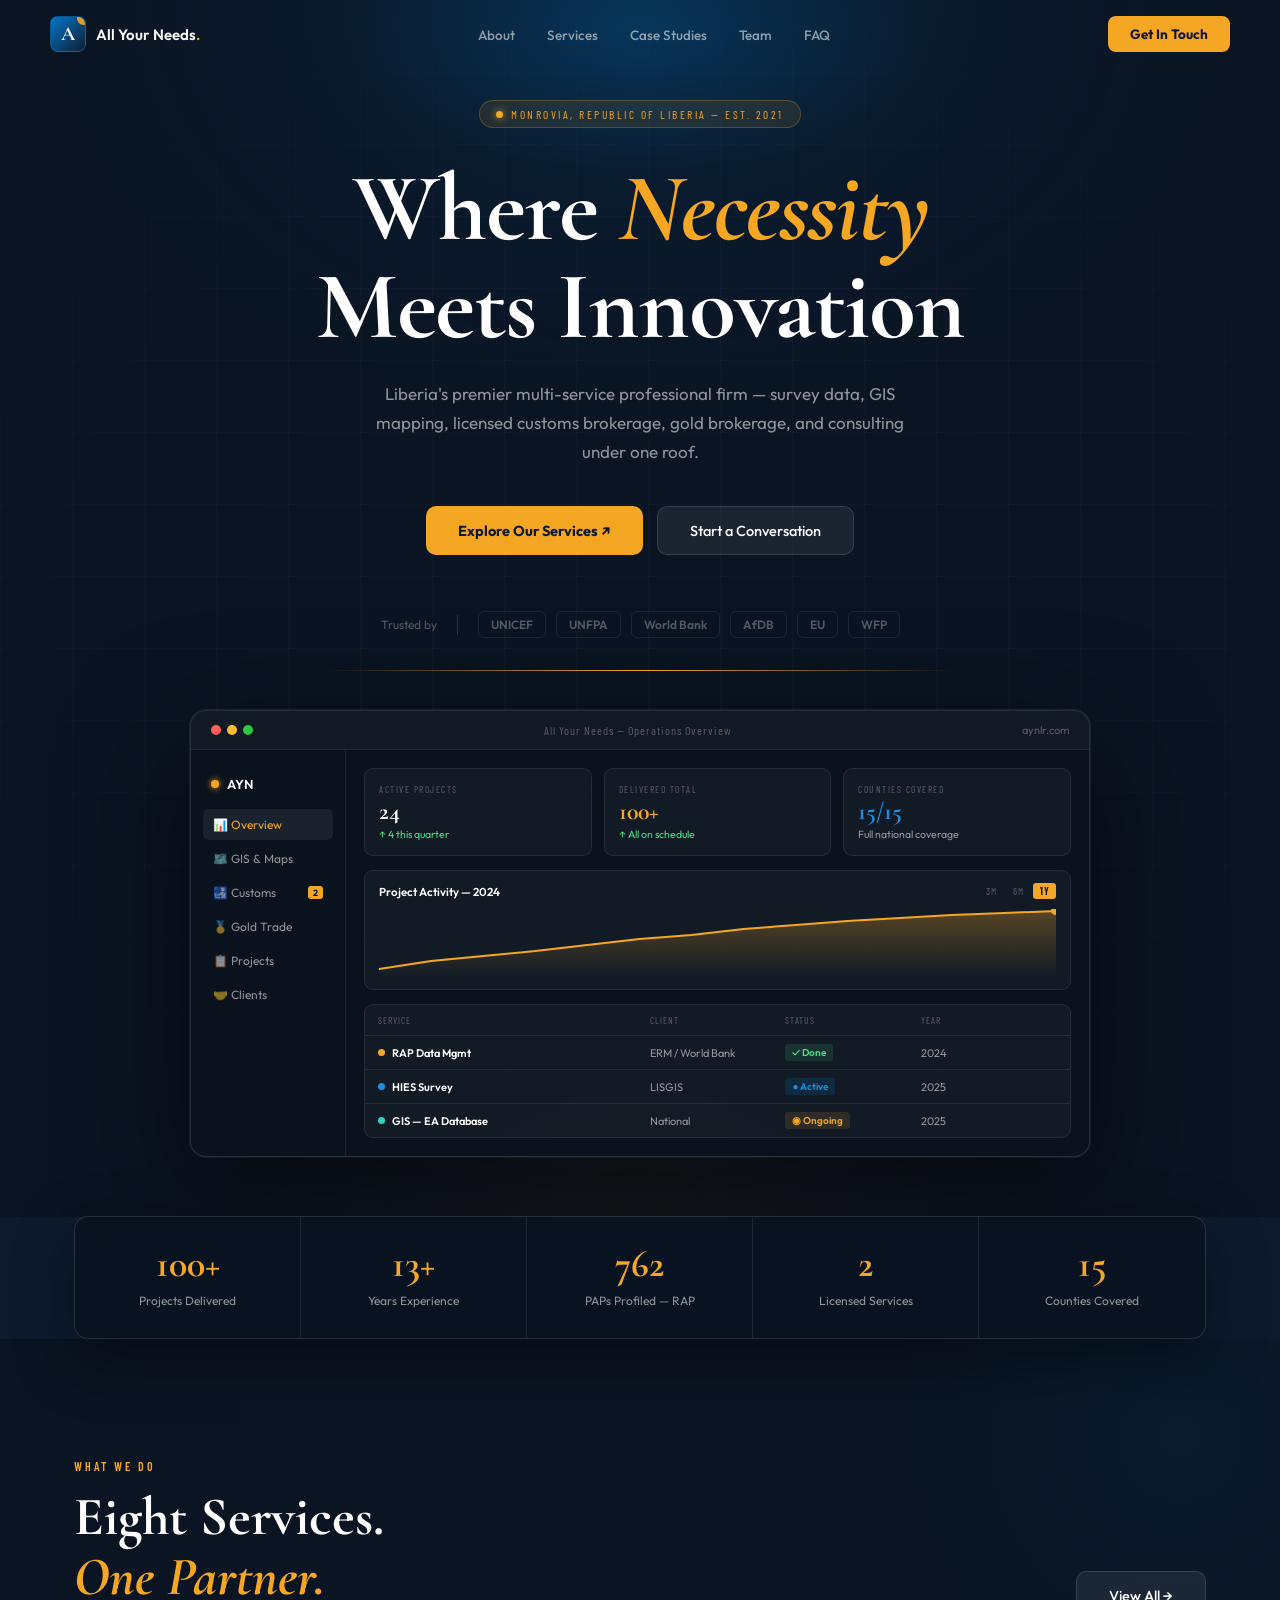
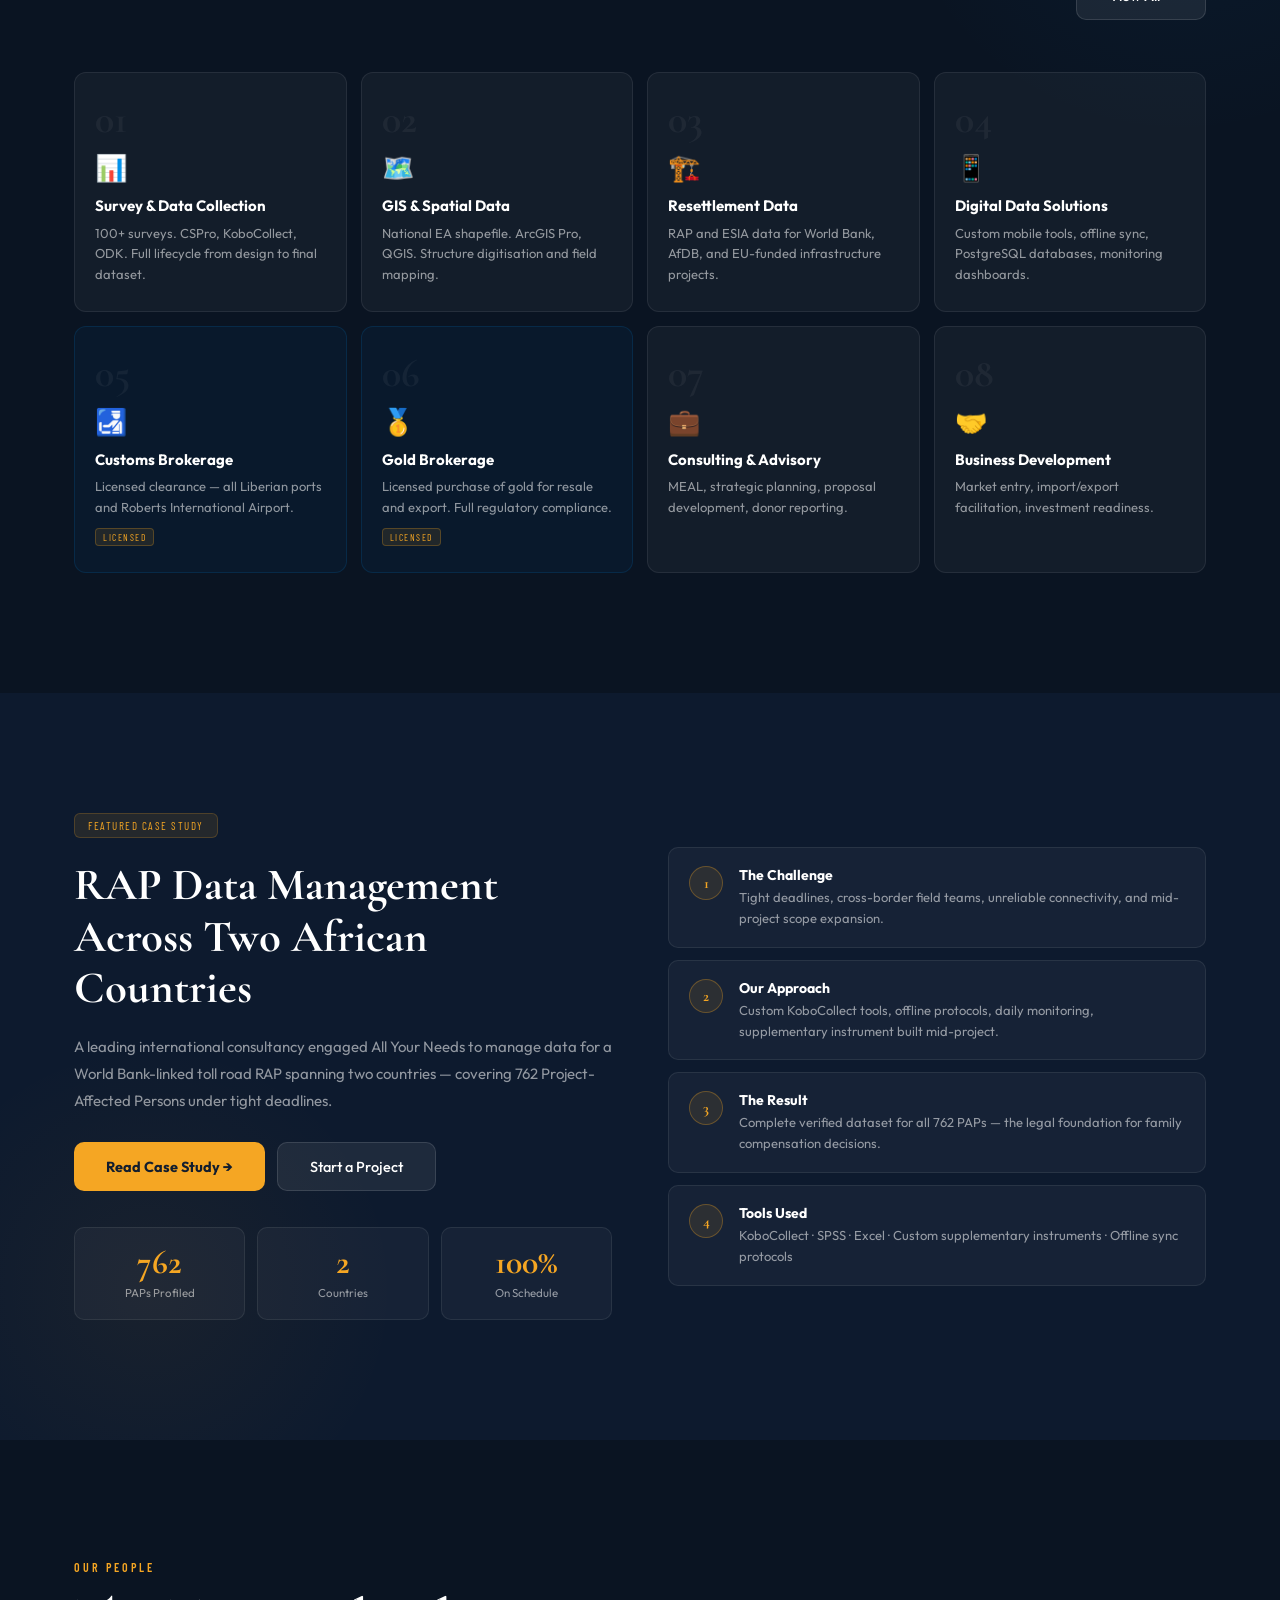
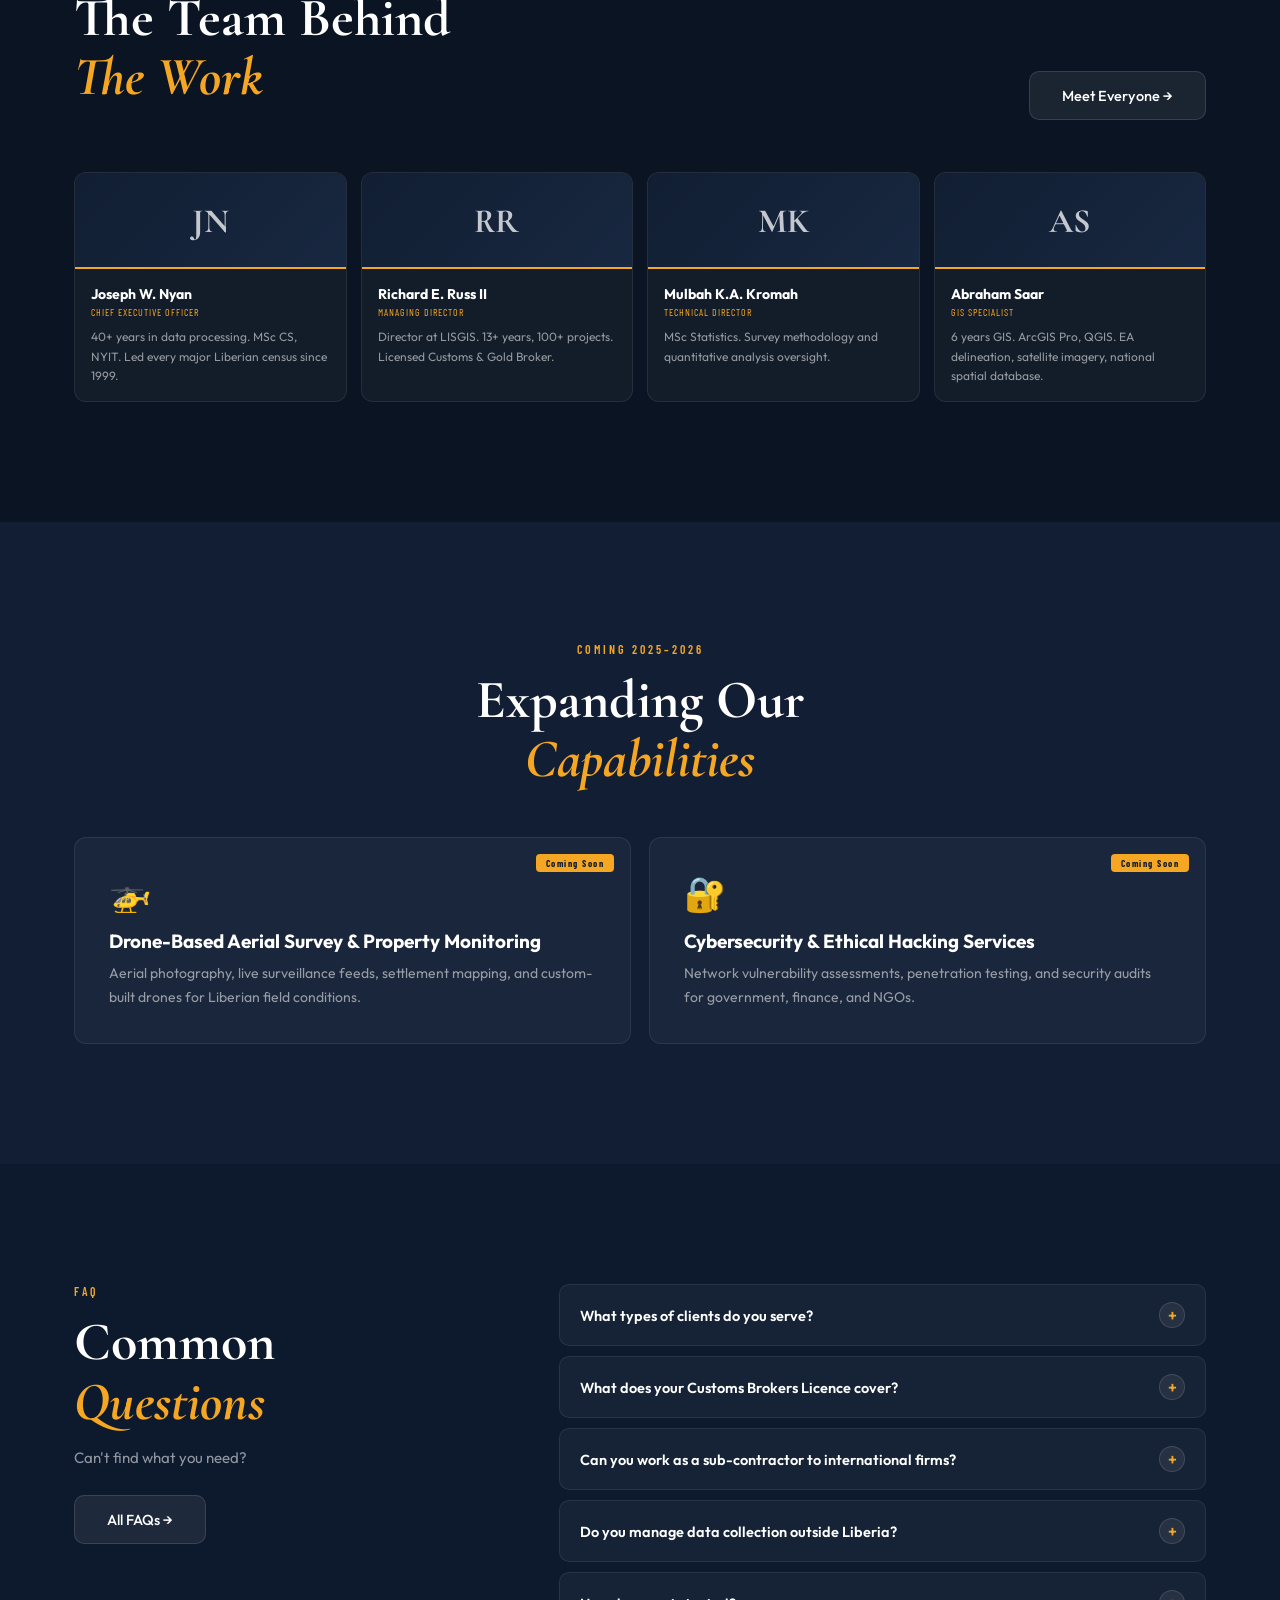
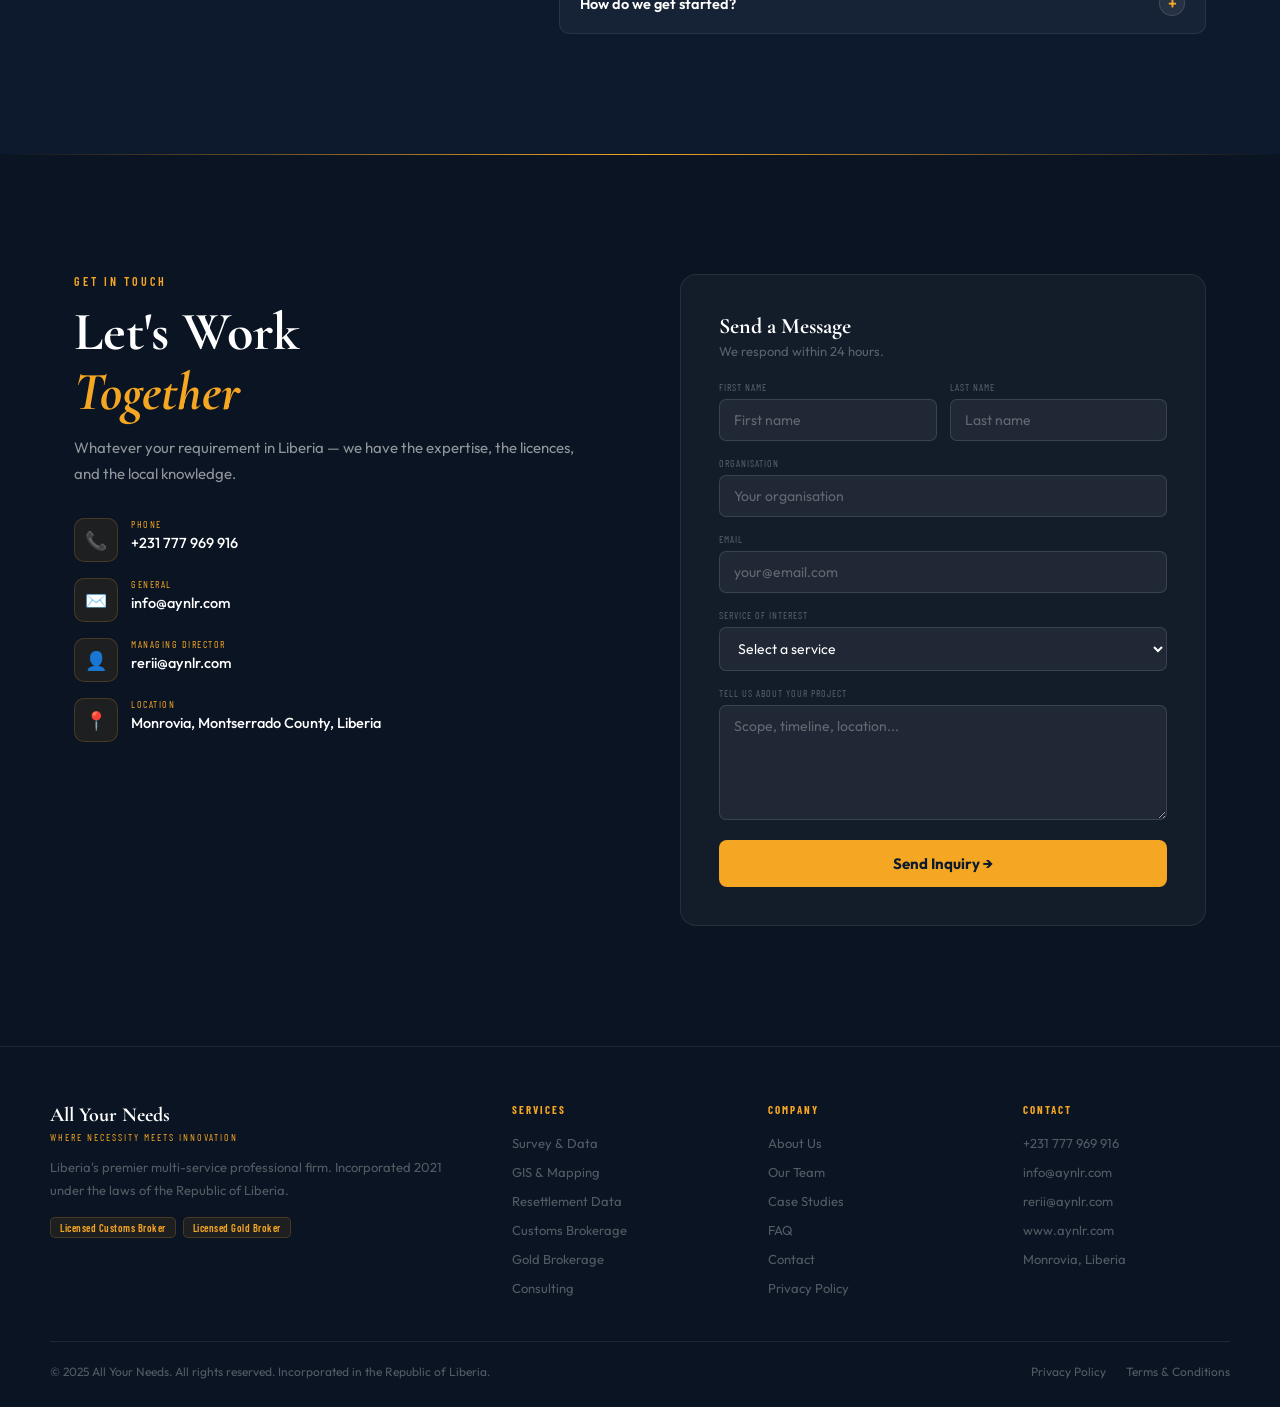
==== commit d0807891: "Add files via upload" ====
--- a/index.html
+++ b/index.html
@@ -598,7 +598,27 @@
   document.querySelectorAll('.faq-item').forEach(i=>{i.classList.remove('open');i.querySelector('.faq-a').style.maxHeight='0';});
   if(!open){item.classList.add('open');ans.style.maxHeight=ans.scrollHeight+'px';}
 }
-function submitForm(){document.getElementById('cForm').style.display='none';document.getElementById('cThanks').style.display='block';}
+async function submitForm(){
+  const form = document.getElementById('cForm');
+  const thanks = document.getElementById('cThanks');
+  const btn = form.querySelector('.fsub');
+  const origText = btn.textContent;
+  btn.textContent = 'Sending...';
+  btn.disabled = true;
+  const inputs = form.querySelectorAll('input,select,textarea');
+  const labels = form.querySelectorAll('.fl');
+  const data = {};
+  inputs.forEach((el,i) => { if(labels[i]) data[labels[i].textContent.trim()] = el.value; });
+  try {
+    const res = await fetch('https://formspree.io/f/mlgpwqzd', {
+      method: 'POST',
+      headers: {'Content-Type': 'application/json', 'Accept': 'application/json'},
+      body: JSON.stringify(data)
+    });
+    if(res.ok){ form.style.display='none'; thanks.style.display='block'; }
+    else { btn.textContent = origText; btn.disabled = false; alert('Something went wrong. Email us at rerii@aynlr.com'); }
+  } catch(e) { btn.textContent = origText; btn.disabled = false; alert('Connection error. Email rerii@aynlr.com directly.'); }
+}
 </script>
 </body>
 </html>
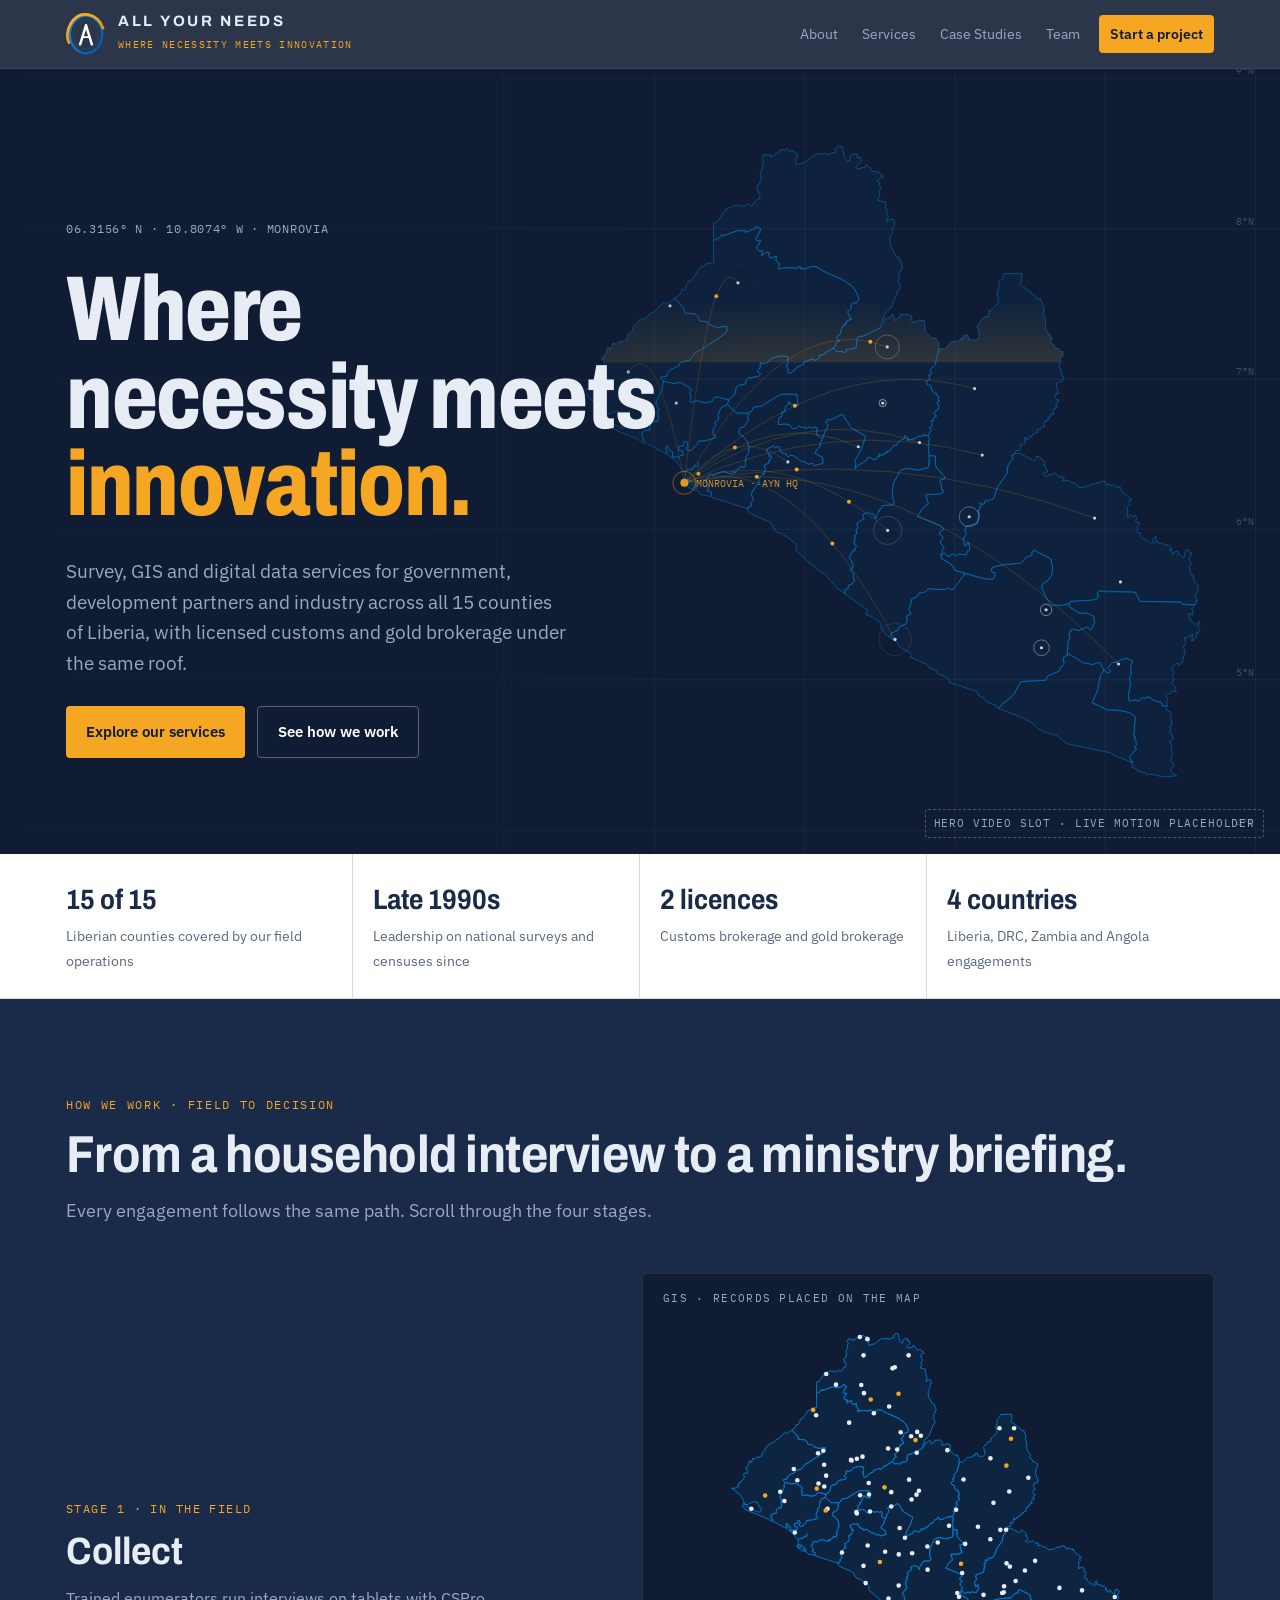
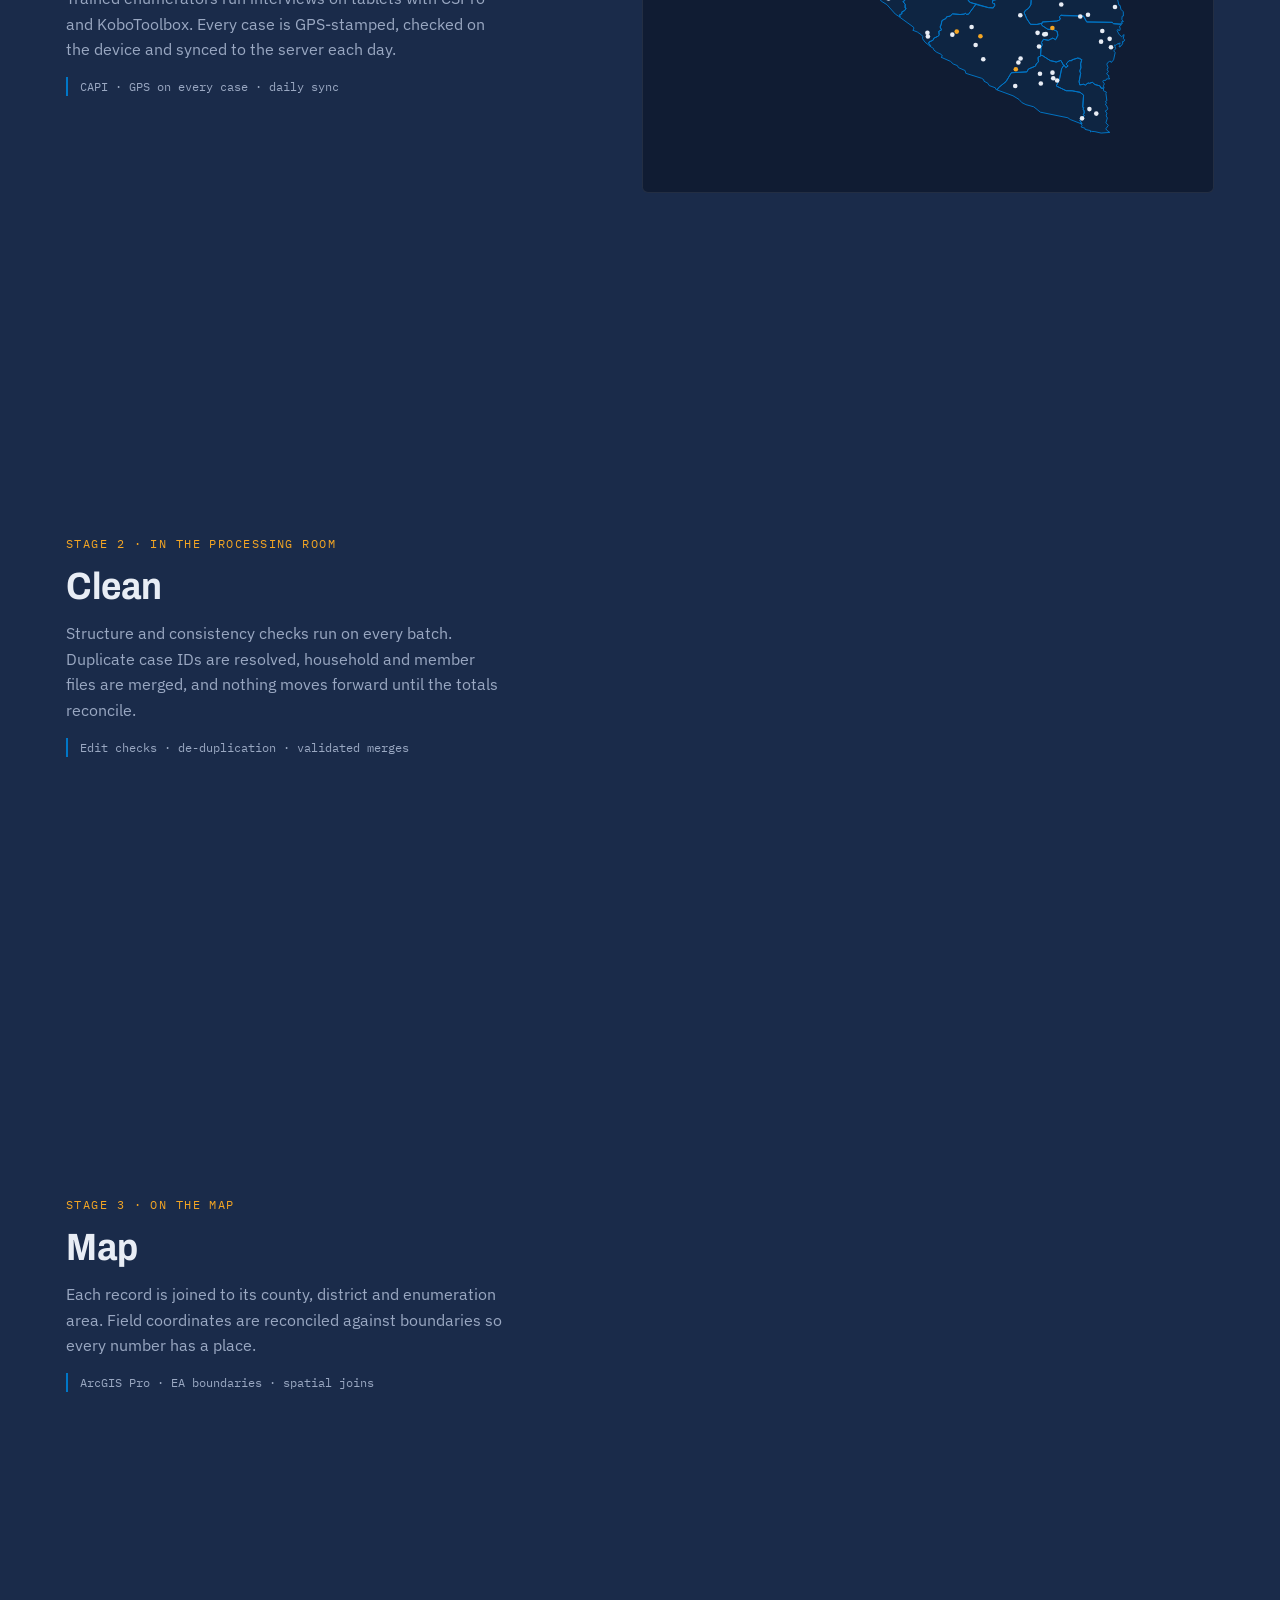
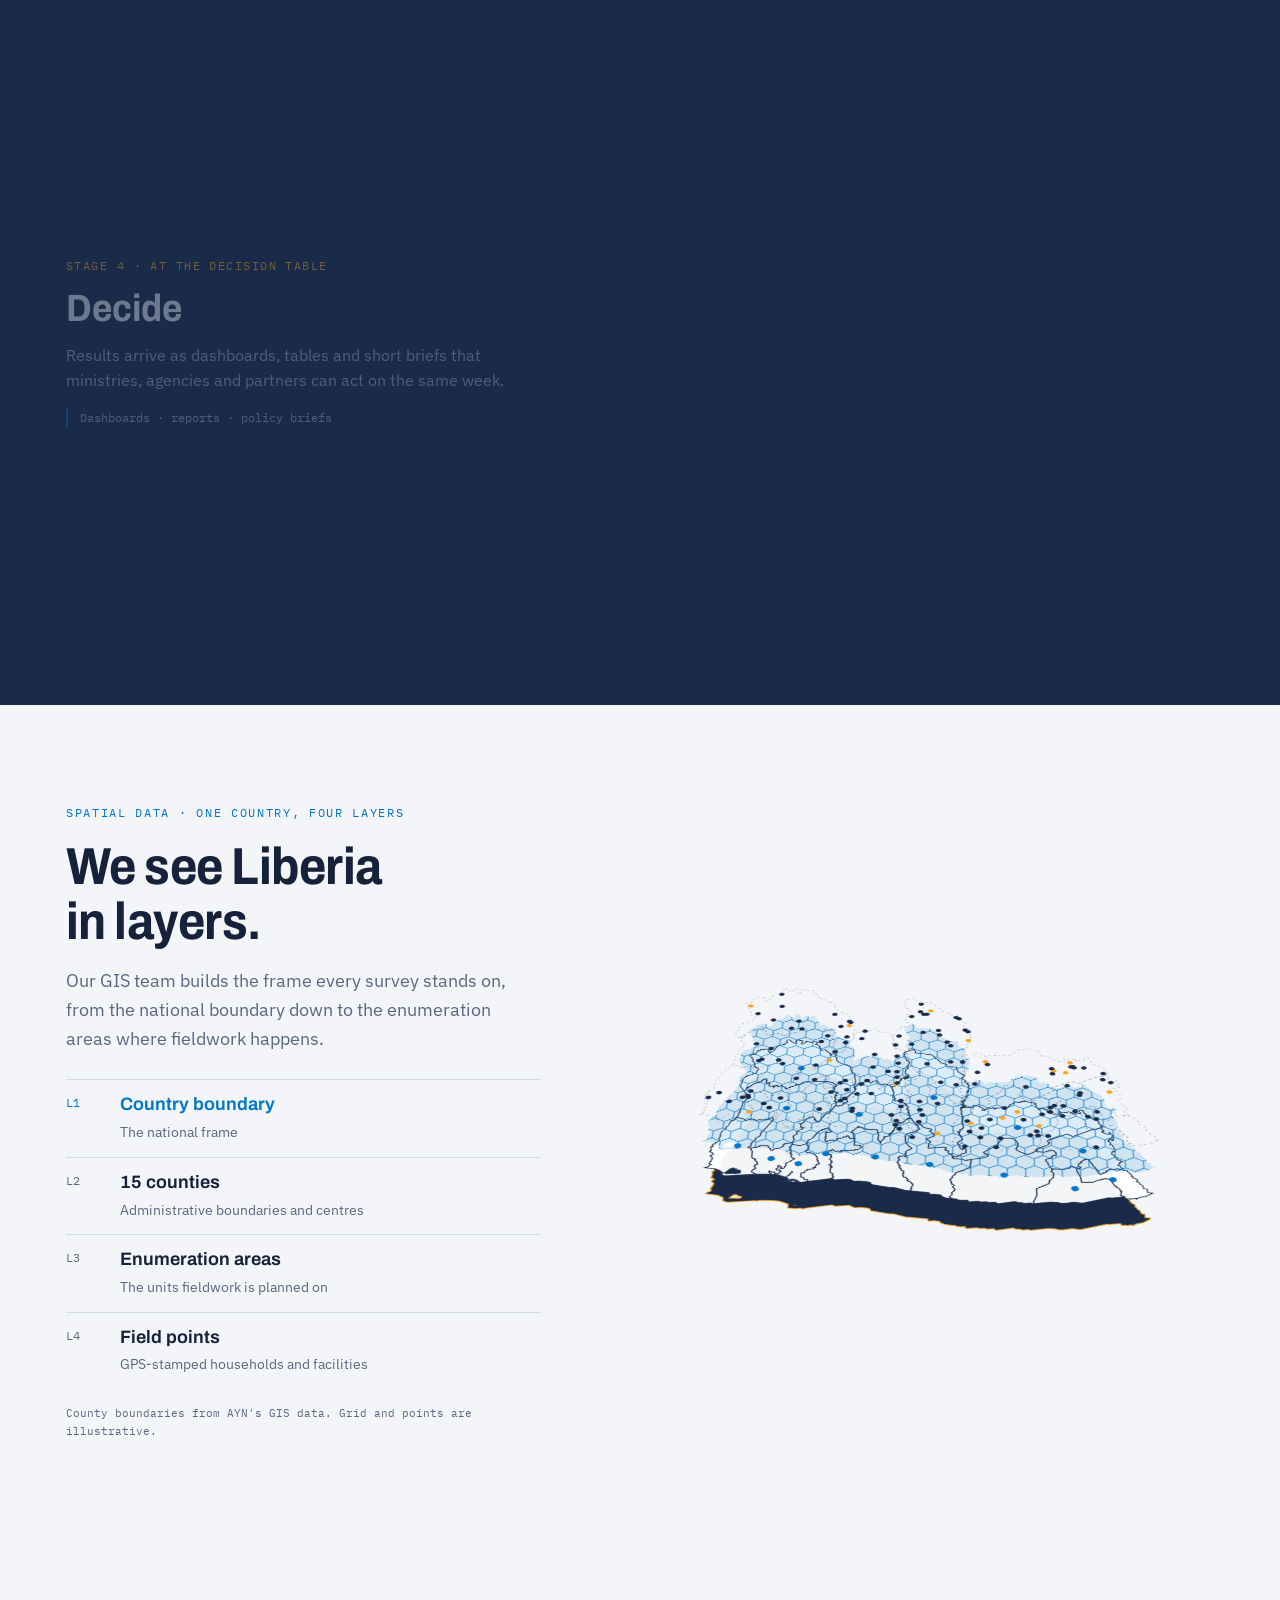
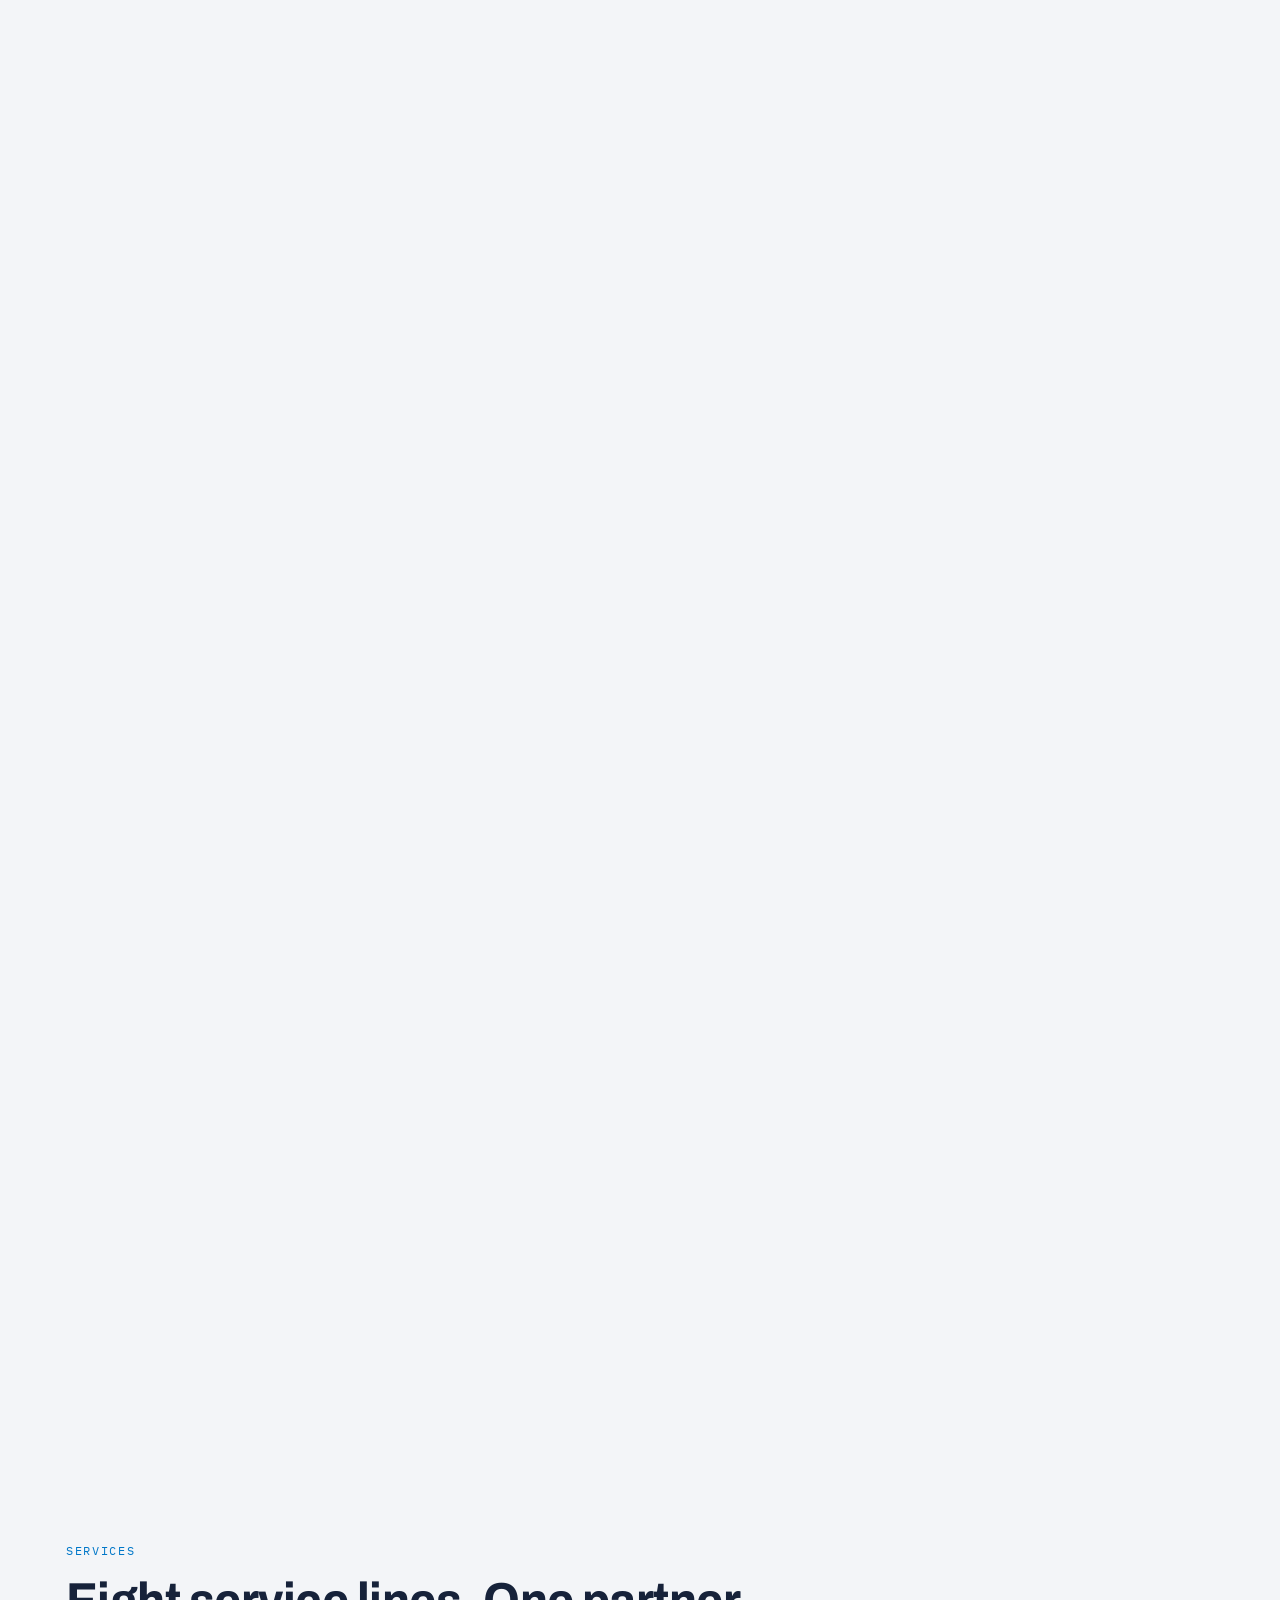
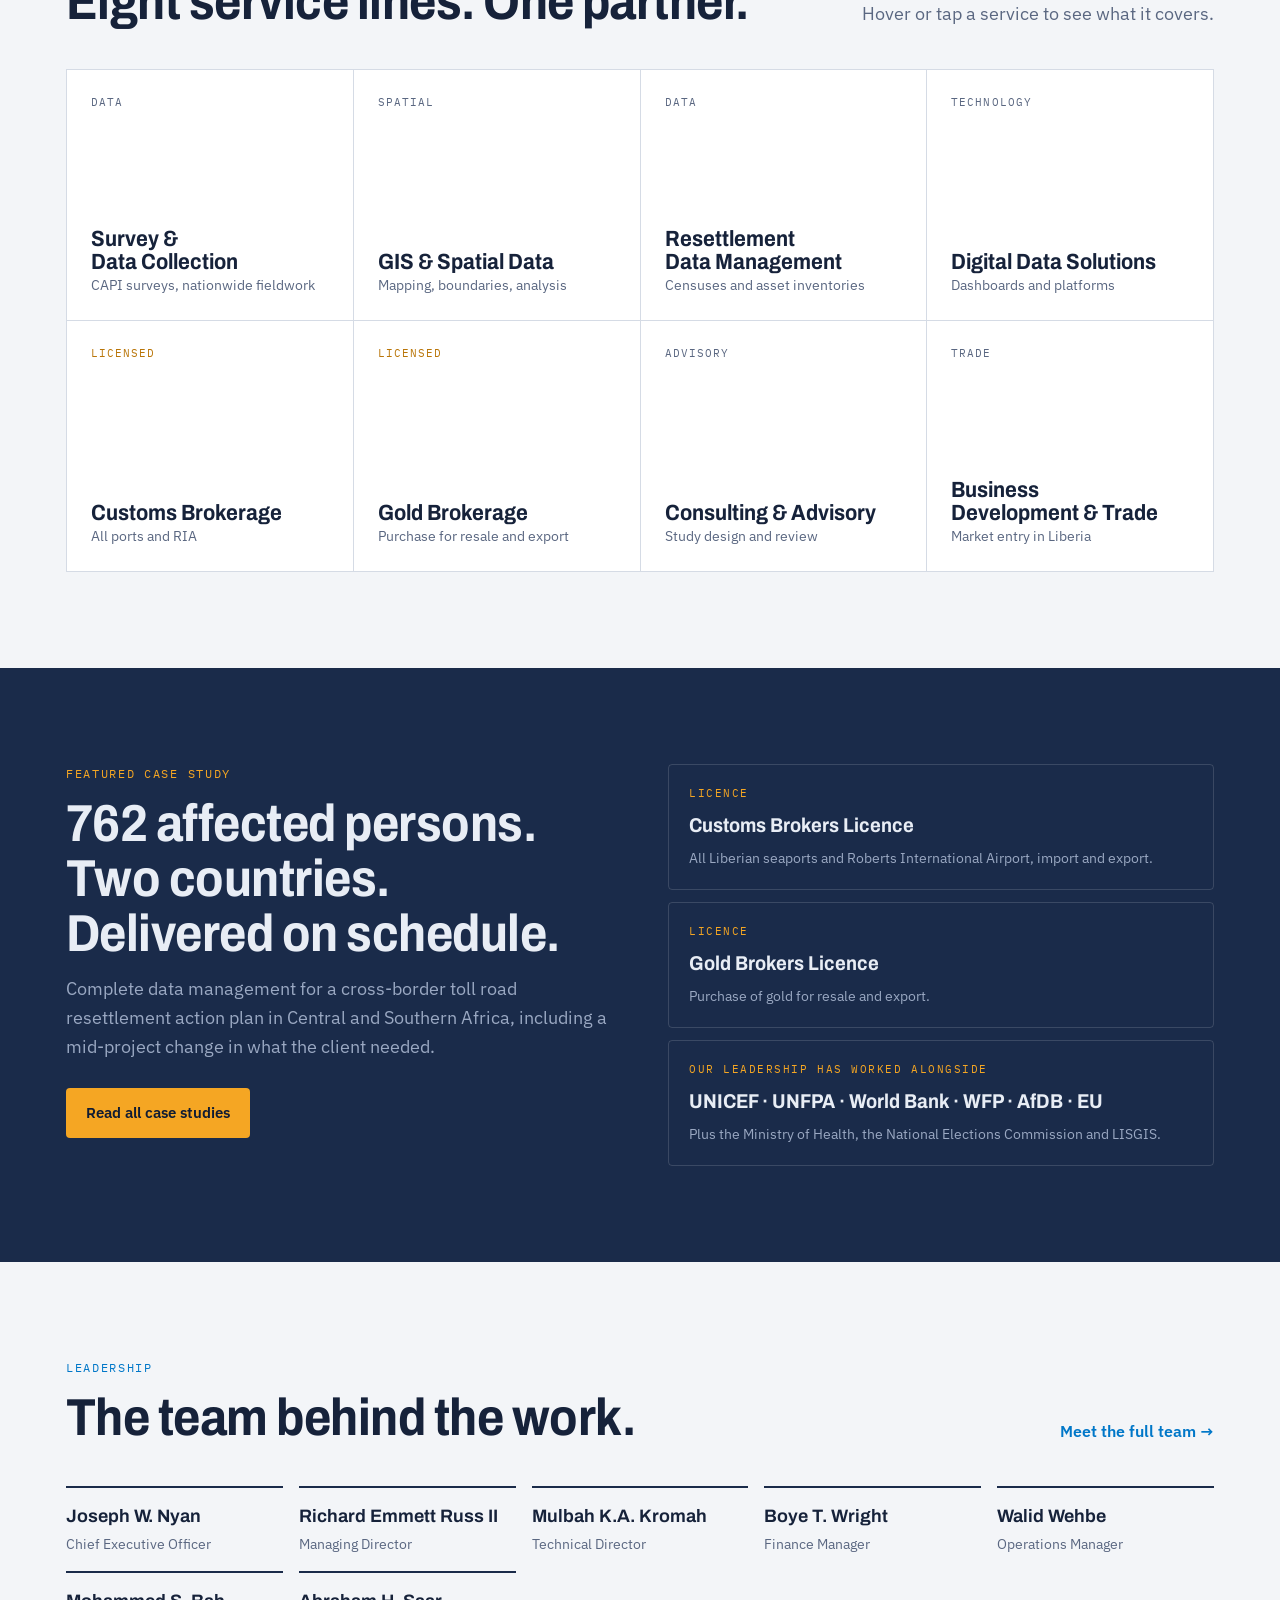
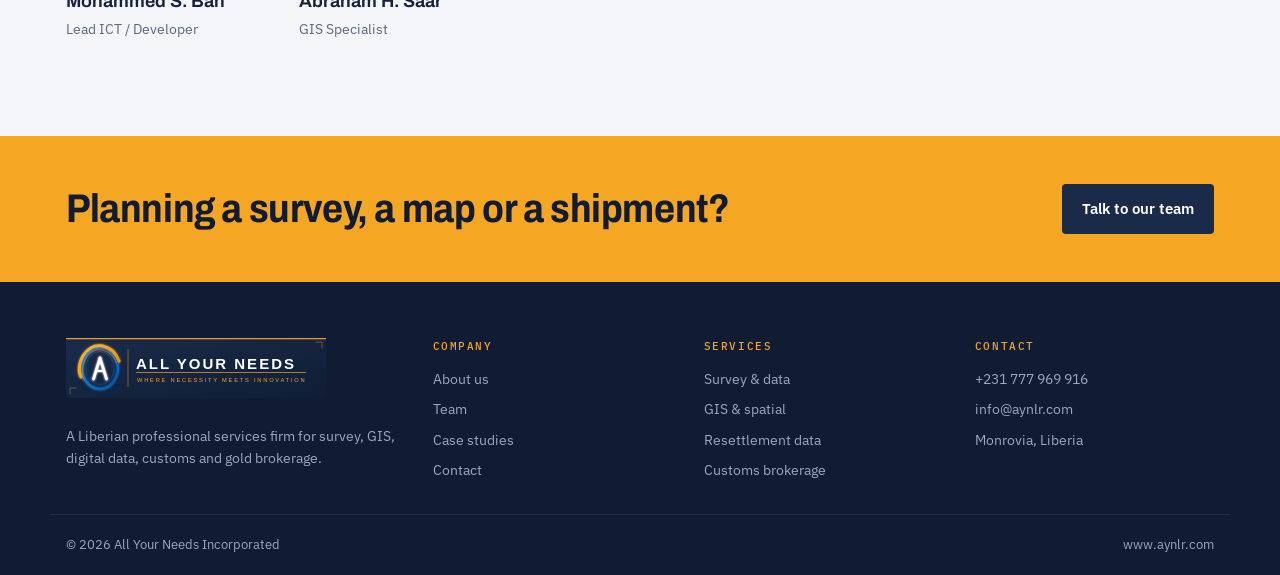
==== commit 9de82e96: "Add files via upload" ====
--- a/index.html
+++ b/index.html
@@ -1,624 +1,170 @@
-<!DOCTYPE html>
+<!doctype html>
 <html lang="en">
 <head>
-<meta charset="UTF-8">
-<meta name="viewport" content="width=device-width, initial-scale=1.0">
-<meta name="description" content="All Your Needs — Liberia's premier multi-service professional firm. Survey & Data Services, GIS Mapping, Customs Brokerage, Gold Brokerage, and more.">
-<meta property="og:title" content="All Your Needs — Where Necessity Meets Innovation">
-<meta property="og:url" content="https://www.aynlr.com">
-<title>All Your Needs | Where Necessity Meets Innovation — Monrovia, Liberia</title>
+<meta charset="utf-8">
+<meta name="viewport" content="width=device-width, initial-scale=1, viewport-fit=cover">
+<title>All Your Needs Inc.</title>
+<meta name="claude:viewport-fit-sides" content="cover">
+<meta name="author" content="RERII">
+<meta name="description" content="All Your Needs Incorporated: survey, GIS, digital data, customs and gold brokerage services in Liberia.">
+<link rel="icon" href="assets/icon.svg" type="image/svg+xml">
 <link rel="preconnect" href="https://fonts.googleapis.com">
-<link href="https://fonts.googleapis.com/css2?family=Cormorant+Garamond:ital,wght@0,400;0,600;0,700;1,400;1,700&family=Outfit:wght@300;400;500;600;700&family=Barlow+Condensed:wght@400;600;700&display=swap" rel="stylesheet">
-<style>
-*,*::before,*::after{margin:0;padding:0;box-sizing:border-box;}
-html{scroll-behavior:smooth;font-size:16px;}
-:root{
-  --navy:#0D1A2E;--navy2:#0A1422;--navy3:#111E33;
-  --blue:#0077C8;--blue2:#1A8FE3;
-  --gold:#F5A623;--gold2:#FFB830;
-  --white:#FFFFFF;
-  --dim:rgba(255,255,255,0.55);--dimmer:rgba(255,255,255,0.3);
-  --border:rgba(255,255,255,0.08);--border2:rgba(255,255,255,0.12);
-  --card:rgba(255,255,255,0.04);--card2:rgba(255,255,255,0.07);
-  --max-w:1180px;
-  --font-d:'Cormorant Garamond',Georgia,serif;
-  --font-b:'Outfit',sans-serif;
-  --font-l:'Barlow Condensed',sans-serif;
-  --ease:cubic-bezier(0.4,0,0.2,1);
-}
-body{font-family:var(--font-b);background:var(--navy);color:var(--white);overflow-x:hidden;}
-.container{max-width:var(--max-w);margin:0 auto;padding:0 24px;}
-::-webkit-scrollbar{width:5px;}
-::-webkit-scrollbar-track{background:var(--navy2);}
-::-webkit-scrollbar-thumb{background:var(--gold);border-radius:3px;}
-
-@keyframes fadeUp{from{opacity:0;transform:translateY(28px);}to{opacity:1;transform:translateY(0);}}
-@keyframes fadeIn{from{opacity:0;}to{opacity:1;}}
-@keyframes glow{0%,100%{opacity:0.5;}50%{opacity:1;}}
-@keyframes pulse{0%,100%{transform:scale(1);}50%{transform:scale(1.08);}}
-
-.reveal{opacity:0;transform:translateY(22px);transition:opacity 0.65s var(--ease),transform 0.65s var(--ease);}
-.reveal.visible{opacity:1;transform:translateY(0);}
-.d1{transition-delay:0.1s;}.d2{transition-delay:0.2s;}.d3{transition-delay:0.3s;}.d4{transition-delay:0.4s;}
-
-/* NAV */
-nav{position:fixed;top:0;left:0;right:0;z-index:999;padding:0 32px;transition:background 0.4s,backdrop-filter 0.4s;}
-nav.scrolled{background:rgba(10,20,34,0.92);backdrop-filter:blur(20px);border-bottom:1px solid var(--border);}
-.nav-inner{max-width:var(--max-w);margin:0 auto;height:68px;display:flex;align-items:center;justify-content:space-between;}
-.nav-logo{display:flex;align-items:center;gap:10px;text-decoration:none;}
-.nav-logo-mark{width:36px;height:36px;border-radius:8px;background:linear-gradient(135deg,var(--blue) 0%,var(--navy3) 100%);border:1px solid rgba(0,119,200,0.5);display:flex;align-items:center;justify-content:center;font-family:var(--font-d);font-size:20px;font-weight:700;color:var(--white);position:relative;overflow:hidden;}
-.nav-logo-mark::after{content:'';position:absolute;top:-5px;right:-5px;width:13px;height:13px;background:var(--gold);border-radius:50%;opacity:0.9;}
-.nav-logo-name{font-size:15px;font-weight:600;color:var(--white);}
-.nav-logo-dot{color:var(--gold);}
-.nav-links{display:flex;align-items:center;gap:4px;list-style:none;}
-.nav-links a{font-size:13.5px;font-weight:500;color:var(--dim);text-decoration:none;padding:8px 14px;border-radius:8px;transition:all 0.2s;}
-.nav-links a:hover{color:var(--white);background:var(--card2);}
-.nav-btn{background:var(--gold);color:var(--navy);font-size:13.5px;font-weight:700;padding:9px 22px;border-radius:8px;text-decoration:none;transition:all 0.2s;}
-.nav-btn:hover{background:var(--gold2);transform:translateY(-1px);box-shadow:0 6px 20px rgba(245,166,35,0.35);}
-.nav-mob{display:none;flex-direction:column;gap:5px;cursor:pointer;padding:8px;}
-.nav-mob span{display:block;width:22px;height:2px;background:var(--white);}
-
-/* HERO */
-#hero{min-height:100vh;display:flex;flex-direction:column;align-items:center;justify-content:center;padding:100px 24px 60px;position:relative;overflow:hidden;background:radial-gradient(ellipse 80% 60% at 50% 0%,rgba(0,119,200,0.12) 0%,transparent 60%),radial-gradient(ellipse 60% 40% at 50% 100%,rgba(245,166,35,0.06) 0%,transparent 60%),var(--navy2);}
-#hero::before{content:'';position:absolute;inset:0;background-image:linear-gradient(rgba(255,255,255,0.025) 1px,transparent 1px),linear-gradient(90deg,rgba(255,255,255,0.025) 1px,transparent 1px);background-size:72px 72px;mask-image:radial-gradient(ellipse 90% 80% at 50% 50%,black 30%,transparent 80%);}
-.hero-glow{position:absolute;top:-120px;left:50%;transform:translateX(-50%);width:600px;height:300px;background:radial-gradient(ellipse at 50% 50%,rgba(0,119,200,0.25) 0%,transparent 70%);animation:glow 4s ease infinite;pointer-events:none;}
-.hero-badge{display:inline-flex;align-items:center;gap:8px;background:rgba(245,166,35,0.1);border:1px solid rgba(245,166,35,0.25);border-radius:100px;padding:6px 16px;margin-bottom:32px;animation:fadeIn 0.8s forwards;}
-.hero-badge-dot{width:7px;height:7px;background:var(--gold);border-radius:50%;box-shadow:0 0 8px var(--gold);animation:pulse 2s ease infinite;}
-.hero-badge span{font-family:var(--font-l);font-size:11.5px;letter-spacing:2.5px;text-transform:uppercase;color:var(--gold);}
-.hero-title{font-family:var(--font-d);font-size:clamp(52px,8vw,96px);font-weight:700;line-height:1.02;text-align:center;color:var(--white);margin-bottom:24px;animation:fadeUp 0.9s var(--ease) 0.1s both;max-width:900px;letter-spacing:-1px;}
-.hero-title em{color:var(--gold);font-style:italic;}
-.hero-sub{font-size:17px;line-height:1.7;color:var(--dim);text-align:center;max-width:540px;margin-bottom:40px;animation:fadeUp 0.9s var(--ease) 0.2s both;}
-.hero-ctas{display:flex;gap:14px;flex-wrap:wrap;justify-content:center;margin-bottom:56px;animation:fadeUp 0.9s var(--ease) 0.3s both;}
-.cta-primary{display:inline-flex;align-items:center;gap:8px;background:var(--gold);color:var(--navy);font-weight:700;font-size:14.5px;padding:14px 32px;border-radius:10px;text-decoration:none;transition:all 0.25s;}
-.cta-primary:hover{background:var(--gold2);transform:translateY(-2px);box-shadow:0 10px 32px rgba(245,166,35,0.35);}
-.cta-secondary{display:inline-flex;align-items:center;gap:8px;background:var(--card2);color:var(--white);font-weight:500;font-size:14.5px;padding:14px 32px;border-radius:10px;text-decoration:none;border:1px solid var(--border2);transition:all 0.25s;}
-.cta-secondary:hover{background:rgba(255,255,255,0.1);border-color:rgba(255,255,255,0.2);}
-.hero-trust{display:flex;align-items:center;gap:20px;flex-wrap:wrap;justify-content:center;margin-bottom:72px;animation:fadeUp 0.9s var(--ease) 0.4s both;}
-.trust-div{width:1px;height:20px;background:var(--border2);}
-.trust-label{font-size:12px;color:var(--dimmer);}
-.trust-logos{display:flex;gap:10px;flex-wrap:wrap;justify-content:center;}
-.trust-logo{font-size:12px;font-weight:600;color:var(--dimmer);padding:5px 12px;border:1px solid var(--border);border-radius:6px;transition:all 0.2s;}
-.trust-logo:hover{color:var(--white);border-color:var(--border2);}
-
-/* MOCKUP */
-.hero-mockup-wrap{width:100%;max-width:900px;position:relative;animation:fadeUp 1s var(--ease) 0.45s both;}
-.hero-mockup-wrap::before{content:'';position:absolute;top:-40px;left:50%;transform:translateX(-50%);width:70%;height:1px;background:linear-gradient(90deg,transparent,var(--gold),transparent);}
-.hero-mockup{background:rgba(10,18,30,0.95);border:1px solid var(--border2);border-radius:16px;overflow:hidden;box-shadow:0 40px 120px rgba(0,0,0,0.6),0 0 0 1px var(--border);}
-.mockup-bar{background:rgba(255,255,255,0.03);border-bottom:1px solid var(--border);padding:12px 20px;display:flex;align-items:center;justify-content:space-between;}
-.mockup-dots{display:flex;gap:6px;}
-.mockup-dot{width:10px;height:10px;border-radius:50%;}
-.dot-r{background:#FF5F57;}.dot-y{background:#FFBD2E;}.dot-g{background:#28C840;}
-.mockup-bar-title{font-size:12px;color:var(--dimmer);font-family:var(--font-l);letter-spacing:1px;}
-.mockup-body{display:grid;grid-template-columns:155px 1fr;min-height:320px;}
-.mockup-sidebar{border-right:1px solid var(--border);padding:18px 12px;display:flex;flex-direction:column;gap:3px;}
-.sb-brand{display:flex;align-items:center;gap:8px;padding:8px 8px 14px;}
-.sb-dot{width:8px;height:8px;background:var(--gold);border-radius:50%;box-shadow:0 0 6px var(--gold);}
-.sb-name{font-size:13px;font-weight:600;color:var(--white);}
-.sb-item{display:flex;align-items:center;gap:9px;padding:8px 10px;border-radius:6px;font-size:12px;color:var(--dim);cursor:pointer;transition:all 0.15s;}
-.sb-item:hover,.sb-item.on{background:var(--card2);color:var(--white);}
-.sb-item.on{color:var(--gold);}
-.sb-badge{margin-left:auto;background:var(--gold);color:var(--navy);font-size:9px;font-weight:700;padding:1px 5px;border-radius:3px;}
-.mockup-main{padding:18px;display:flex;flex-direction:column;gap:14px;}
-.m-row{display:grid;gap:12px;}
-.m-row.c3{grid-template-columns:repeat(3,1fr);}
-.m-card{background:var(--card);border:1px solid var(--border);border-radius:9px;padding:14px;}
-.m-label{font-size:9.5px;font-family:var(--font-l);letter-spacing:1.5px;text-transform:uppercase;color:var(--dimmer);margin-bottom:5px;}
-.m-val{font-family:var(--font-d);font-size:24px;font-weight:700;color:var(--white);line-height:1;}
-.m-val.g{color:var(--gold);}.m-val.b{color:var(--blue2);}
-.m-ch{font-size:10.5px;margin-top:3px;}
-.m-ch.up{color:#4ADE80;}.m-ch.nt{color:var(--dim);}
-.m-chart{background:var(--card);border:1px solid var(--border);border-radius:9px;padding:12px 14px 8px;}
-.m-chart-hd{display:flex;justify-content:space-between;align-items:center;margin-bottom:10px;}
-.m-chart-t{font-size:11.5px;font-weight:600;color:var(--white);}
-.m-tabs{display:flex;gap:3px;}
-.m-tab{font-size:10px;padding:2px 7px;border-radius:3px;color:var(--dimmer);font-family:var(--font-l);letter-spacing:0.5px;cursor:pointer;}
-.m-tab.on{background:var(--gold);color:var(--navy);font-weight:700;}
-.m-table{background:var(--card);border:1px solid var(--border);border-radius:9px;overflow:hidden;}
-.m-thead{display:grid;grid-template-columns:2fr 1fr 1fr 1fr;padding:9px 13px;border-bottom:1px solid var(--border);font-size:9.5px;font-family:var(--font-l);letter-spacing:1px;color:var(--dimmer);text-transform:uppercase;}
-.m-trow{display:grid;grid-template-columns:2fr 1fr 1fr 1fr;padding:8px 13px;border-bottom:1px solid var(--border);font-size:11px;color:var(--dim);align-items:center;transition:background 0.15s;}
-.m-trow:last-child{border-bottom:none;}
-.m-trow:hover{background:var(--card2);}
-.m-tname{display:flex;align-items:center;gap:7px;font-weight:600;color:var(--white);}
-.m-tdot{width:7px;height:7px;border-radius:50%;flex-shrink:0;}
-.td-g{background:var(--gold);}.td-b{background:var(--blue2);}.td-t{background:#2DD4BF;}
-.m-status{display:inline-flex;padding:2px 7px;border-radius:3px;font-size:10px;font-weight:600;}
-.s-done{background:rgba(74,222,128,0.12);color:#4ADE80;}
-.s-act{background:rgba(0,119,200,0.15);color:var(--blue2);}
-.s-pend{background:rgba(245,166,35,0.12);color:var(--gold);}
-
-/* STATS */
-#stats{padding:0 24px;position:relative;z-index:2;margin-top:-1px;}
-.stats-inner{max-width:var(--max-w);margin:0 auto;display:grid;grid-template-columns:repeat(5,1fr);border:1px solid var(--border2);border-radius:14px;background:rgba(10,18,30,0.85);backdrop-filter:blur(20px);overflow:hidden;box-shadow:0 20px 60px rgba(0,0,0,0.4);}
-.stat-i{padding:28px 20px;border-right:1px solid var(--border);text-align:center;transition:background 0.2s;cursor:default;}
-.stat-i:last-child{border-right:none;}
-.stat-i:hover{background:var(--card2);}
-.stat-num{font-family:var(--font-d);font-size:38px;font-weight:700;color:var(--gold);line-height:1;margin-bottom:6px;display:block;}
-.stat-lbl{font-size:12px;color:var(--dim);line-height:1.4;}
-
-/* SERVICES */
-#services{padding:120px 24px;background:var(--navy2);position:relative;overflow:hidden;}
-#services::before{content:'';position:absolute;top:-200px;right:-200px;width:600px;height:600px;background:radial-gradient(circle,rgba(0,119,200,0.07) 0%,transparent 70%);pointer-events:none;}
-.eyebrow{font-family:var(--font-l);font-size:12px;font-weight:600;letter-spacing:3px;text-transform:uppercase;color:var(--gold);display:block;margin-bottom:14px;}
-.sec-title{font-family:var(--font-d);font-size:clamp(34px,4.5vw,54px);font-weight:700;color:var(--white);line-height:1.1;margin-bottom:14px;}
-.sec-title em{color:var(--gold);font-style:italic;}
-.sec-sub{font-size:16px;color:var(--dim);line-height:1.7;max-width:520px;}
-.sec-hdr{display:flex;justify-content:space-between;align-items:flex-end;margin-bottom:52px;flex-wrap:wrap;gap:20px;}
-.svc-grid{display:grid;grid-template-columns:repeat(4,1fr);gap:14px;}
-.svc-card{background:var(--card);border:1px solid var(--border);border-radius:12px;padding:26px 20px;transition:all 0.25s var(--ease);position:relative;overflow:hidden;}
-.svc-card::before{content:'';position:absolute;bottom:0;left:0;right:0;height:2px;background:linear-gradient(90deg,var(--gold),var(--blue2));transform:scaleX(0);transform-origin:left;transition:transform 0.3s;}
-.svc-card:hover{background:var(--card2);border-color:var(--border2);transform:translateY(-4px);}
-.svc-card:hover::before{transform:scaleX(1);}
-.svc-card.lic{background:rgba(0,119,200,0.06);border-color:rgba(0,119,200,0.18);}
-.svc-n{font-family:var(--font-d);font-size:40px;font-weight:700;color:rgba(255,255,255,0.05);line-height:1;margin-bottom:12px;display:block;}
-.svc-ico{font-size:26px;display:block;margin-bottom:12px;}
-.svc-t{font-size:15px;font-weight:700;color:var(--white);margin-bottom:7px;line-height:1.3;}
-.svc-d{font-size:13px;line-height:1.6;color:var(--dim);}
-.svc-bdg{display:inline-block;margin-top:10px;font-family:var(--font-l);font-size:9.5px;letter-spacing:1.5px;text-transform:uppercase;color:var(--gold);background:rgba(245,166,35,0.1);border:1px solid rgba(245,166,35,0.25);border-radius:4px;padding:2px 7px;}
-
-/* WORK */
-#work{padding:120px 24px;background:var(--navy);position:relative;overflow:hidden;}
-#work::after{content:'';position:absolute;bottom:-100px;left:-100px;width:500px;height:500px;background:radial-gradient(circle,rgba(245,166,35,0.05) 0%,transparent 70%);pointer-events:none;}
-.work-grid{display:grid;grid-template-columns:1fr 1fr;gap:56px;align-items:center;}
-.work-tag{display:inline-flex;align-items:center;gap:6px;background:rgba(245,166,35,0.1);border:1px solid rgba(245,166,35,0.2);border-radius:6px;padding:5px 13px;margin-bottom:22px;}
-.work-tag span{font-family:var(--font-l);font-size:11px;letter-spacing:1.5px;color:var(--gold);text-transform:uppercase;}
-.work-title{font-family:var(--font-d);font-size:clamp(30px,3.5vw,46px);font-weight:700;color:var(--white);line-height:1.15;margin-bottom:18px;}
-.work-body{font-size:15px;line-height:1.8;color:var(--dim);margin-bottom:28px;}
-.work-metrics{display:grid;grid-template-columns:repeat(3,1fr);gap:12px;margin-top:36px;}
-.wm{background:var(--card);border:1px solid var(--border);border-radius:10px;padding:18px 12px;text-align:center;transition:all 0.2s;}
-.wm:hover{background:var(--card2);transform:translateY(-3px);}
-.wm-num{font-family:var(--font-d);font-size:34px;font-weight:700;color:var(--gold);display:block;line-height:1;margin-bottom:5px;}
-.wm-lbl{font-size:11.5px;color:var(--dim);line-height:1.4;}
-.work-steps{display:flex;flex-direction:column;gap:12px;}
-.ws{background:var(--card);border:1px solid var(--border);border-radius:10px;padding:18px 20px;display:flex;gap:16px;align-items:flex-start;transition:all 0.2s;}
-.ws:hover{background:var(--card2);border-color:var(--border2);}
-.ws-c{width:34px;height:34px;border-radius:50%;background:rgba(245,166,35,0.1);border:1px solid rgba(245,166,35,0.3);display:flex;align-items:center;justify-content:center;font-family:var(--font-d);font-size:15px;font-weight:700;color:var(--gold);flex-shrink:0;}
-.ws-h{font-size:14px;font-weight:700;color:var(--white);margin-bottom:3px;}
-.ws-p{font-size:13px;color:var(--dim);line-height:1.6;}
-
-/* TEAM */
-#team{padding:120px 24px;background:var(--navy2);}
-.team-grid{display:grid;grid-template-columns:repeat(4,1fr);gap:14px;}
-.team-card{background:var(--card);border:1px solid var(--border);border-radius:12px;overflow:hidden;transition:all 0.25s;}
-.team-card:hover{transform:translateY(-5px);border-color:var(--border2);box-shadow:0 20px 48px rgba(0,0,0,0.4);}
-.tc-top{height:96px;background:linear-gradient(135deg,var(--navy3) 0%,#182840 100%);display:flex;align-items:center;justify-content:center;position:relative;}
-.tc-top::after{content:'';position:absolute;bottom:0;left:0;right:0;height:2px;background:var(--gold);}
-.tc-init{font-family:var(--font-d);font-size:34px;font-weight:700;color:rgba(255,255,255,0.75);}
-.tc-body{padding:16px;}
-.tc-name{font-size:14px;font-weight:700;color:var(--white);margin-bottom:3px;}
-.tc-role{font-family:var(--font-l);font-size:10px;letter-spacing:1px;color:var(--gold);text-transform:uppercase;margin-bottom:9px;}
-.tc-bio{font-size:12px;line-height:1.6;color:var(--dim);}
-
-/* PIPELINE */
-#pipeline{padding:120px 24px;background:var(--navy3);}
-.pl-grid{display:grid;grid-template-columns:1fr 1fr;gap:18px;margin-top:48px;}
-.pl-card{background:var(--card);border:1px solid var(--border);border-radius:12px;padding:34px;position:relative;overflow:hidden;transition:all 0.25s;}
-.pl-card:hover{background:var(--card2);border-color:var(--border2);transform:translateY(-4px);}
-.pl-soon{position:absolute;top:16px;right:16px;background:var(--gold);color:var(--navy);font-family:var(--font-l);font-size:9.5px;letter-spacing:1.5px;font-weight:700;padding:3px 10px;border-radius:4px;}
-.pl-ico{font-size:34px;margin-bottom:14px;display:block;}
-.pl-t{font-size:19px;font-weight:700;color:var(--white);margin-bottom:9px;}
-.pl-d{font-size:14px;line-height:1.7;color:var(--dim);}
-
-/* FAQ */
-#faq{padding:120px 24px;background:var(--navy);}
-.faq-lay{display:grid;grid-template-columns:1fr 1.6fr;gap:80px;align-items:start;}
-.faq-left{position:sticky;top:100px;}
-.faq-items{display:flex;flex-direction:column;gap:10px;}
-.faq-item{background:var(--card);border:1px solid var(--border);border-radius:10px;overflow:hidden;transition:border-color 0.2s;}
-.faq-item.open{border-color:rgba(245,166,35,0.35);}
-.faq-q{width:100%;padding:17px 20px;display:flex;justify-content:space-between;align-items:center;gap:14px;font-size:14.5px;font-weight:600;color:var(--white);background:none;border:none;cursor:pointer;text-align:left;font-family:var(--font-b);transition:color 0.2s;}
-.faq-q:hover{color:var(--gold);}
-.faq-ico{width:26px;height:26px;border-radius:50%;background:var(--card2);border:1px solid var(--border2);display:flex;align-items:center;justify-content:center;font-size:16px;color:var(--gold);flex-shrink:0;transition:transform 0.3s;}
-.faq-item.open .faq-ico{transform:rotate(45deg);}
-.faq-a{max-height:0;overflow:hidden;transition:max-height 0.4s var(--ease);}
-.faq-ai{padding:0 20px 16px;font-size:14px;line-height:1.75;color:var(--dim);}
-
-/* CONTACT */
-#contact{padding:120px 24px;background:var(--navy2);position:relative;overflow:hidden;}
-#contact::before{content:'';position:absolute;top:0;left:0;right:0;height:1px;background:linear-gradient(90deg,transparent,var(--gold),transparent);}
-.contact-grid{display:grid;grid-template-columns:1fr 1fr;gap:80px;align-items:start;}
-.cd-list{display:flex;flex-direction:column;gap:16px;margin-bottom:36px;}
-.cd-item{display:flex;align-items:flex-start;gap:13px;}
-.cd-ico{width:44px;height:44px;border-radius:10px;background:rgba(245,166,35,0.08);border:1px solid rgba(245,166,35,0.2);display:flex;align-items:center;justify-content:center;font-size:18px;flex-shrink:0;}
-.cd-lbl{font-family:var(--font-l);font-size:10px;letter-spacing:1.5px;text-transform:uppercase;color:var(--gold);margin-bottom:3px;}
-.cd-val{font-size:14.5px;color:var(--white);font-weight:500;}
-.cd-val a{color:var(--white);text-decoration:none;transition:color 0.2s;}
-.cd-val a:hover{color:var(--gold);}
-.form-wrap{background:var(--card);border:1px solid var(--border);border-radius:16px;padding:38px;}
-.form-row{display:grid;grid-template-columns:1fr 1fr;gap:13px;}
-.fg{margin-bottom:16px;}
-.fl{display:block;font-family:var(--font-l);font-size:10px;letter-spacing:1px;text-transform:uppercase;color:var(--dimmer);margin-bottom:6px;}
-.fi,.fsel,.ft{width:100%;padding:11px 14px;background:rgba(255,255,255,0.05);border:1px solid var(--border2);border-radius:7px;font-size:14px;color:var(--white);font-family:var(--font-b);outline:none;transition:border-color 0.2s,background 0.2s;}
-.fi::placeholder,.ft::placeholder{color:var(--dimmer);}
-.fi:focus,.fsel:focus,.ft:focus{border-color:var(--gold);background:rgba(255,255,255,0.07);}
-.fsel option{background:var(--navy);}
-.ft{resize:vertical;min-height:115px;}
-.fsub{width:100%;padding:14px;background:var(--gold);color:var(--navy);border:none;border-radius:8px;font-size:15px;font-weight:700;cursor:pointer;font-family:var(--font-b);transition:all 0.2s;}
-.fsub:hover{background:var(--gold2);transform:translateY(-2px);box-shadow:0 8px 24px rgba(245,166,35,0.3);}
-.ty{display:none;text-align:center;padding:48px 20px;}
-.ty-ico{font-size:48px;margin-bottom:14px;}
-.ty-t{font-family:var(--font-d);font-size:28px;font-weight:700;color:var(--white);margin-bottom:10px;}
-.ty-p{font-size:14px;color:var(--dim);line-height:1.7;}
-
-/* FOOTER */
-footer{background:var(--navy2);border-top:1px solid var(--border);padding:56px 24px 28px;}
-.ft-top{max-width:var(--max-w);margin:0 auto;display:grid;grid-template-columns:2fr 1fr 1fr 1fr;gap:48px;margin-bottom:44px;}
-.ft-name{font-family:var(--font-d);font-size:20px;font-weight:700;color:var(--white);margin-bottom:4px;}
-.ft-tag{font-family:var(--font-l);font-size:10px;letter-spacing:2px;color:var(--gold);text-transform:uppercase;display:block;margin-bottom:13px;}
-.ft-desc{font-size:13px;line-height:1.7;color:var(--dimmer);margin-bottom:16px;}
-.ft-bdgs{display:flex;gap:7px;flex-wrap:wrap;}
-.ft-bdg{background:rgba(245,166,35,0.08);border:1px solid rgba(245,166,35,0.2);border-radius:5px;padding:3px 9px;font-size:10.5px;font-weight:600;color:var(--gold);font-family:var(--font-l);letter-spacing:0.5px;}
-.ft-ctitle{font-family:var(--font-l);font-size:11px;font-weight:700;letter-spacing:2px;text-transform:uppercase;color:var(--gold);margin-bottom:16px;}
-.ft-links{list-style:none;display:flex;flex-direction:column;gap:9px;}
-.ft-links a{font-size:13px;color:var(--dimmer);text-decoration:none;transition:color 0.2s;}
-.ft-links a:hover{color:var(--white);}
-.ft-bot{max-width:var(--max-w);margin:0 auto;padding-top:22px;border-top:1px solid var(--border);display:flex;justify-content:space-between;align-items:center;flex-wrap:wrap;gap:12px;}
-.ft-copy{font-size:12px;color:var(--dimmer);}
-.ft-bl{display:flex;gap:20px;}
-.ft-bl a{font-size:12px;color:var(--dimmer);text-decoration:none;transition:color 0.2s;}
-.ft-bl a:hover{color:var(--gold);}
-
-/* MOBILE */
-@media(max-width:900px){
-  .nav-links{display:none;}.nav-mob{display:flex;}
-  .nav-links.open{display:flex;flex-direction:column;position:fixed;top:68px;left:0;right:0;background:rgba(10,20,34,0.97);backdrop-filter:blur(20px);padding:20px 24px;gap:4px;border-top:1px solid var(--border);}
-  .nav-links.open a{padding:12px 16px;font-size:15px;}
-  .hero-title{font-size:clamp(40px,10vw,68px);}
-  .stats-inner{grid-template-columns:repeat(3,1fr);}
-  .stat-i:nth-child(4),.stat-i:nth-child(5){display:none;}
-  .svc-grid{grid-template-columns:1fr 1fr;}
-  .work-grid{grid-template-columns:1fr;gap:40px;}
-  .team-grid{grid-template-columns:1fr 1fr;}
-  .faq-lay{grid-template-columns:1fr;gap:40px;}
-  .faq-left{position:static;}
-  .contact-grid{grid-template-columns:1fr;gap:48px;}
-  .ft-top{grid-template-columns:1fr 1fr;gap:32px;}
-  .pl-grid{grid-template-columns:1fr;}
-  .mockup-body{grid-template-columns:1fr;}
-  .mockup-sidebar{display:none;}
-}
-@media(max-width:600px){
-  .hero-ctas{flex-direction:column;align-items:center;}
-  .svc-grid{grid-template-columns:1fr;}
-  .team-grid{grid-template-columns:1fr;}
-  .ft-top{grid-template-columns:1fr;}
-  .stats-inner{grid-template-columns:1fr 1fr;}
-  .form-row{grid-template-columns:1fr;}
-  .hero-mockup-wrap{display:none;}
-  .work-metrics{grid-template-columns:repeat(3,1fr);}
-}
-</style>
+<link rel="stylesheet" href="https://fonts.googleapis.com/css2?family=Archivo:wdth,wght@62..125,400..800&family=IBM+Plex+Sans:wght@400;500;600&family=IBM+Plex+Mono:wght@400;500&display=swap">
+<link rel="stylesheet" href="assets/styles.css">
 </head>
 <body>
+<header class="site">
+  <div class="wrap nav">
+    <a class="brand" href="index.html" aria-label="All Your Needs, home">
+      <svg viewBox="-42 -50 84 98" aria-hidden="true"><defs><linearGradient id="hRing" x1="0" y1="0" x2="1" y2="1"><stop offset="0" stop-color="#1E8FE1"/><stop offset="1" stop-color="#0055A5"/></linearGradient><linearGradient id="hSw" x1="0" y1="0" x2="1" y2="1"><stop offset="0" stop-color="#FFB830"/><stop offset="1" stop-color="#E08A00"/></linearGradient></defs><ellipse rx="36" ry="42" fill="none" stroke="url(#hRing)" stroke-width="5"/><ellipse rx="28" ry="33" fill="none" stroke="#0077C8" stroke-width="1.5" opacity=".4"/><path d="M -38 18 C -50 -5, -30 -50, 5 -44 C 20 -41, 32 -30, 38 -14" fill="none" stroke="url(#hSw)" stroke-width="6" stroke-linecap="round"/><g stroke="#fff" stroke-linecap="round"><line x1="-13" y1="22" x2="0" y2="-20" stroke-width="5.5"/><line x1="13" y1="22" x2="0" y2="-20" stroke-width="5.5"/><line x1="-7.5" y1="6" x2="7.5" y2="6" stroke-width="4"/></g></svg>
+      <span><b>ALL YOUR NEEDS</b><small>WHERE NECESSITY MEETS INNOVATION</small></span>
+    </a>
+    <button class="menu-btn" id="menuBtn" aria-expanded="false" aria-controls="navLinks">Menu</button>
+    <nav class="links" id="navLinks" aria-label="Main">
+      <a href="about.html">About</a>
+      <a href="services.html">Services</a>
+      <a href="case-studies.html">Case Studies</a>
+      <a href="team.html">Team</a>
+      <a href="contact.html" class="cta">Start a project</a>
+    </nav>
+  </div>
+</header>
 
-<nav id="nav">
-  <div class="nav-inner">
-    <a href="index.html" class="nav-logo">
-      <div class="nav-logo-mark">A</div>
-      <span class="nav-logo-name">All Your Needs<span class="nav-logo-dot">.</span></span>
-    </a>
-    <ul class="nav-links" id="navLinks">
-      <li><a href="about.html">About</a></li>
-      <li><a href="services.html">Services</a></li>
-      <li><a href="case-studies.html">Case Studies</a></li>
-      <li><a href="team.html">Team</a></li>
-      <li><a href="faq.html">FAQ</a></li>
-    </ul>
-    <a href="contact.html" class="nav-btn">Get In Touch</a>
-    <div class="nav-mob" id="navMob"><span></span><span></span><span></span></div>
-  </div>
-</nav>
-
-<section id="hero">
-  <div class="hero-glow"></div>
-  <div class="hero-badge"><div class="hero-badge-dot"></div><span>Monrovia, Republic of Liberia — Est. 2021</span></div>
-  <h1 class="hero-title">Where <em>Necessity</em><br>Meets Innovation</h1>
-  <p class="hero-sub">Liberia's premier multi-service professional firm — survey data, GIS mapping, licensed customs brokerage, gold brokerage, and consulting under one roof.</p>
-  <div class="hero-ctas">
-    <a href="services.html" class="cta-primary">Explore Our Services ↗</a>
-    <a href="contact.html" class="cta-secondary">Start a Conversation</a>
-  </div>
-  <div class="hero-trust">
-    <span class="trust-label">Trusted by</span>
-    <div class="trust-div"></div>
-    <div class="trust-logos">
-      <span class="trust-logo">UNICEF</span>
-      <span class="trust-logo">UNFPA</span>
-      <span class="trust-logo">World Bank</span>
-      <span class="trust-logo">AfDB</span>
-      <span class="trust-logo">EU</span>
-      <span class="trust-logo">WFP</span>
+<section class="hero" id="top">
+  <canvas id="heroCanvas" aria-hidden="true"></canvas>
+  <div class="wrap">
+    <div class="hero-inner hero-load">
+      <span class="coord">06.3156° N · 10.8074° W · MONROVIA</span>
+      <h1>Where necessity meets <em>innovation.</em></h1>
+      <p class="sub">Survey, GIS and digital data services for government, development partners and industry across all 15 counties of Liberia, with licensed customs and gold brokerage under the same roof.</p>
+      <div class="btns"><a class="btn gold" href="services.html">Explore our services</a><a class="btn ghost" href="#story">See how we work</a></div>
     </div>
   </div>
+  <span class="video-tag">HERO VIDEO SLOT · LIVE MOTION PLACEHOLDER</span>
+</section>
 
-  <div class="hero-mockup-wrap">
-    <div class="hero-mockup">
-      <div class="mockup-bar">
-        <div class="mockup-dots"><div class="mockup-dot dot-r"></div><div class="mockup-dot dot-y"></div><div class="mockup-dot dot-g"></div></div>
-        <span class="mockup-bar-title">All Your Needs — Operations Overview</span>
-        <span style="font-size:11px;color:var(--dimmer);">aynlr.com</span>
+<section class="proof">
+  <div class="wrap">
+    <div class="cell"><strong>15 of 15</strong><span>Liberian counties covered by our field operations</span></div>
+    <div class="cell"><strong>Late 1990s</strong><span>Leadership on national surveys and censuses since</span></div>
+    <div class="cell"><strong>2 licences</strong><span>Customs brokerage and gold brokerage</span></div>
+    <div class="cell"><strong>4 countries</strong><span>Liberia, DRC, Zambia and Angola engagements</span></div>
+  </div>
+</section>
+
+<section class="navy story" id="story">
+  <div class="wrap">
+    <div class="story-head stack-sm rv">
+      <span class="eyebrow">How we work · Field to decision</span>
+      <h2>From a household interview to a ministry briefing.</h2>
+      <p class="lede">Every engagement follows the same path. Scroll through the four stages.</p>
+    </div>
+    <div class="story-grid">
+      <div class="steps">
+        <article class="step on" data-scene="0"><span class="k">STAGE 1 · IN THE FIELD</span><h3>Collect</h3><p>Trained enumerators run interviews on tablets with CSPro and KoboToolbox. Every case is GPS-stamped, checked on the device and synced to the server each day.</p><span class="data">CAPI · GPS on every case · daily sync</span></article>
+        <article class="step" data-scene="1"><span class="k">STAGE 2 · IN THE PROCESSING ROOM</span><h3>Clean</h3><p>Structure and consistency checks run on every batch. Duplicate case IDs are resolved, household and member files are merged, and nothing moves forward until the totals reconcile.</p><span class="data">Edit checks · de-duplication · validated merges</span></article>
+        <article class="step" data-scene="2"><span class="k">STAGE 3 · ON THE MAP</span><h3>Map</h3><p>Each record is joined to its county, district and enumeration area. Field coordinates are reconciled against boundaries so every number has a place.</p><span class="data">ArcGIS Pro · EA boundaries · spatial joins</span></article>
+        <article class="step" data-scene="3"><span class="k">STAGE 4 · AT THE DECISION TABLE</span><h3>Decide</h3><p>Results arrive as dashboards, tables and short briefs that ministries, agencies and partners can act on the same week.</p><span class="data">Dashboards · reports · policy briefs</span></article>
       </div>
-      <div class="mockup-body">
-        <div class="mockup-sidebar">
-          <div class="sb-brand"><div class="sb-dot"></div><span class="sb-name">AYN</span></div>
-          <div class="sb-item on">📊 Overview</div>
-          <div class="sb-item">🗺️ GIS &amp; Maps</div>
-          <div class="sb-item">🛃 Customs <span class="sb-badge">2</span></div>
-          <div class="sb-item">🥇 Gold Trade</div>
-          <div class="sb-item">📋 Projects</div>
-          <div class="sb-item">🤝 Clients</div>
-        </div>
-        <div class="mockup-main">
-          <div class="m-row c3">
-            <div class="m-card"><div class="m-label">Active Projects</div><div class="m-val">24</div><div class="m-ch up">↑ 4 this quarter</div></div>
-            <div class="m-card"><div class="m-label">Delivered Total</div><div class="m-val g">100+</div><div class="m-ch up">↑ All on schedule</div></div>
-            <div class="m-card"><div class="m-label">Counties Covered</div><div class="m-val b">15/15</div><div class="m-ch nt">Full national coverage</div></div>
-          </div>
-          <div class="m-chart">
-            <div class="m-chart-hd">
-              <span class="m-chart-t">Project Activity — 2024</span>
-              <div class="m-tabs"><span class="m-tab">3M</span><span class="m-tab">6M</span><span class="m-tab on">1Y</span></div>
-            </div>
-            <svg width="100%" height="68" viewBox="0 0 520 68" preserveAspectRatio="none">
-              <defs><linearGradient id="cg" x1="0" y1="0" x2="0" y2="1"><stop offset="0%" stop-color="#F5A623" stop-opacity="0.3"/><stop offset="100%" stop-color="#F5A623" stop-opacity="0"/></linearGradient></defs>
-              <path d="M0,60 L40,52 L80,47 L120,42 L160,36 L200,30 L240,26 L280,20 L320,16 L360,12 L400,9 L440,6 L480,4 L520,2" stroke="#F5A623" stroke-width="2" fill="none" stroke-linecap="round"/>
-              <path d="M0,60 L40,52 L80,47 L120,42 L160,36 L200,30 L240,26 L280,20 L320,16 L360,12 L400,9 L440,6 L480,4 L520,2 L520,68 L0,68Z" fill="url(#cg)"/>
-              <circle cx="520" cy="2" r="4" fill="#F5A623"/>
-            </svg>
-          </div>
-          <div class="m-table">
-            <div class="m-thead"><span>Service</span><span>Client</span><span>Status</span><span>Year</span></div>
-            <div class="m-trow"><span class="m-tname"><div class="m-tdot td-g"></div>RAP Data Mgmt</span><span>ERM / World Bank</span><span><span class="m-status s-done">✓ Done</span></span><span>2024</span></div>
-            <div class="m-trow"><span class="m-tname"><div class="m-tdot td-b"></div>HIES Survey</span><span>LISGIS</span><span><span class="m-status s-act">● Active</span></span><span>2025</span></div>
-            <div class="m-trow"><span class="m-tname"><div class="m-tdot td-t"></div>GIS — EA Database</span><span>National</span><span><span class="m-status s-pend">◉ Ongoing</span></span><span>2025</span></div>
-          </div>
+      <div class="panel-wrap">
+        <div class="panel" aria-hidden="true">
+          <div class="scene on" data-i="0"><span class="scene-label">Tablet · interview in progress</span>
+            <div class="tablet"><div class="field"><span>County</span><span>Bong</span></div><div class="field"><span>Household ID</span><span>0417</span></div><div class="field"><span>Members</span><span>6</span></div><div class="field"><span>Interview date</span><span>25/10/2026</span></div><div class="bar"><i></i></div><span class="gps">◉ GPS 6.9956 N, 9.4722 W · ±4 m</span></div></div>
+          <div class="scene" data-i="1"><span class="scene-label">Processing · batch check</span>
+            <table class="tbl"><thead><tr><th>Case ID</th><th>EA</th><th>Members</th><th>Status</th></tr></thead><tbody>
+              <tr><td>06-02-0417</td><td>0113</td><td>6</td><td class="ok">✓ clean</td></tr><tr><td>06-02-0418</td><td>0113</td><td>4</td><td class="ok">✓ clean</td></tr><tr class="dup"><td>06-02-0418</td><td>0113</td><td>4</td><td>duplicate</td></tr><tr><td>06-02-0419</td><td>0114</td><td>7</td><td class="ok">✓ clean</td></tr><tr><td>06-02-0420</td><td>0114</td><td>3</td><td class="ok">✓ clean</td></tr></tbody></table>
+            <span class="flag">1 duplicate resolved · totals reconciled</span></div>
+          <div class="scene" data-i="2"><span class="scene-label">GIS · records placed on the map</span><svg class="mapsvg" id="sceneMap" viewBox="0 0 440 440"></svg></div>
+          <div class="scene" data-i="3"><span class="scene-label">Dashboard · sample indicator</span>
+            <div class="dash"><div class="bars" id="bars"><div data-h="52"></div><div data-h="71"></div><div data-h="94"></div><div data-h="63"></div><div data-h="40"></div></div>
+              <div class="bars-lbl"><span>Bomi</span><span>Bong</span><span>Lofa</span><span>Nimba</span><span>Sinoe</span></div>
+              <div class="brief"><b>Brief ready for review</b><span>Findings, maps and tables in one short document. Sample data shown.</span></div></div></div>
         </div>
       </div>
     </div>
   </div>
 </section>
 
-<section id="stats">
-  <div class="container">
-    <div class="stats-inner reveal">
-      <div class="stat-i"><span class="stat-num">100+</span><span class="stat-lbl">Projects Delivered</span></div>
-      <div class="stat-i"><span class="stat-num">13+</span><span class="stat-lbl">Years Experience</span></div>
-      <div class="stat-i"><span class="stat-num">762</span><span class="stat-lbl">PAPs Profiled — RAP</span></div>
-      <div class="stat-i"><span class="stat-num">2</span><span class="stat-lbl">Licensed Services</span></div>
-      <div class="stat-i"><span class="stat-num">15</span><span class="stat-lbl">Counties Covered</span></div>
+<section class="breakdown" id="breakdown">
+  <div class="bd-sticky">
+    <div class="wrap bd-grid">
+      <div class="bd-copy">
+        <span class="eyebrow">Spatial data · one country, four layers</span>
+        <h2>We see Liberia in layers.</h2>
+        <p class="lede">Our GIS team builds the frame every survey stands on, from the national boundary down to the enumeration areas where fieldwork happens.</p>
+        <ul class="layer-list" id="layerList">
+          <li data-l="0"><span>L1</span><span><b>Country boundary</b><small>The national frame</small></span></li>
+          <li data-l="1"><span>L2</span><span><b>15 counties</b><small>Administrative boundaries and centres</small></span></li>
+          <li data-l="2"><span>L3</span><span><b>Enumeration areas</b><small>The units fieldwork is planned on</small></span></li>
+          <li data-l="3"><span>L4</span><span><b>Field points</b><small>GPS-stamped households and facilities</small></span></li>
+        </ul>
+        <span class="bd-note">County boundaries from AYN's GIS data. Grid and points are illustrative.</span>
+      </div>
+      <div class="stage"><div class="stack" id="stack"></div></div>
     </div>
   </div>
 </section>
 
-<section id="services">
-  <div class="container">
-    <div class="sec-hdr reveal">
-      <div><span class="eyebrow">What We Do</span><h2 class="sec-title">Eight Services.<br><em>One Partner.</em></h2></div>
-      <a href="services.html" class="cta-secondary">View All →</a>
-    </div>
+<section class="pad" id="services">
+  <div class="wrap">
+    <div class="svc-head rv"><div class="stack-sm"><span class="eyebrow">Services</span><h2>Eight service lines. One partner.</h2></div><p class="lede" style="max-width:40ch">Hover or tap a service to see what it covers.</p></div>
     <div class="svc-grid">
-      <div class="svc-card reveal d1"><span class="svc-n">01</span><span class="svc-ico">📊</span><div class="svc-t">Survey & Data Collection</div><p class="svc-d">100+ surveys. CSPro, KoboCollect, ODK. Full lifecycle from design to final dataset.</p></div>
-      <div class="svc-card reveal d2"><span class="svc-n">02</span><span class="svc-ico">🗺️</span><div class="svc-t">GIS & Spatial Data</div><p class="svc-d">National EA shapefile. ArcGIS Pro, QGIS. Structure digitisation and field mapping.</p></div>
-      <div class="svc-card reveal d3"><span class="svc-n">03</span><span class="svc-ico">🏗️</span><div class="svc-t">Resettlement Data</div><p class="svc-d">RAP and ESIA data for World Bank, AfDB, and EU-funded infrastructure projects.</p></div>
-      <div class="svc-card reveal d4"><span class="svc-n">04</span><span class="svc-ico">📱</span><div class="svc-t">Digital Data Solutions</div><p class="svc-d">Custom mobile tools, offline sync, PostgreSQL databases, monitoring dashboards.</p></div>
-      <div class="svc-card lic reveal d1"><span class="svc-n">05</span><span class="svc-ico">🛃</span><div class="svc-t">Customs Brokerage</div><p class="svc-d">Licensed clearance — all Liberian ports and Roberts International Airport.</p><span class="svc-bdg">Licensed</span></div>
-      <div class="svc-card lic reveal d2"><span class="svc-n">06</span><span class="svc-ico">🥇</span><div class="svc-t">Gold Brokerage</div><p class="svc-d">Licensed purchase of gold for resale and export. Full regulatory compliance.</p><span class="svc-bdg">Licensed</span></div>
-      <div class="svc-card reveal d3"><span class="svc-n">07</span><span class="svc-ico">💼</span><div class="svc-t">Consulting & Advisory</div><p class="svc-d">MEAL, strategic planning, proposal development, donor reporting.</p></div>
-      <div class="svc-card reveal d4"><span class="svc-n">08</span><span class="svc-ico">🤝</span><div class="svc-t">Business Development</div><p class="svc-d">Market entry, import/export facilitation, investment readiness.</p></div>
+      <a class="svc" href="services.html#survey"><span class="tag">Data</span><div><h3>Survey &amp; Data Collection</h3><p class="teaser">CAPI surveys, nationwide fieldwork</p></div>
+        <div class="reveal-panel"><span class="tag">Data</span><h3>Survey &amp; Data Collection</h3><p>Questionnaire design in CSPro and KoboToolbox, enumerator training, field supervision and quality control across all 15 counties.</p><span class="more">Read more →</span></div></a>
+      <a class="svc" href="services.html#gis"><span class="tag">Spatial</span><div><h3>GIS &amp; Spatial Data</h3><p class="teaser">Mapping, boundaries, analysis</p></div>
+        <div class="reveal-panel"><span class="tag">Spatial</span><h3>GIS &amp; Spatial Data</h3><p>Enumeration area mapping, boundary work, shapefile production and spatial analysis for surveys, planning and risk assessment.</p><span class="more">Read more →</span></div></a>
+      <a class="svc" href="services.html#resettlement"><span class="tag">Data</span><div><h3>Resettlement Data Management</h3><p class="teaser">Censuses and asset inventories</p></div>
+        <div class="reveal-panel"><span class="tag">Data</span><h3>Resettlement Data Management</h3><p>Census and asset inventories of affected households, entitlement databases and records that support RAP implementation.</p><span class="more">Read more →</span></div></a>
+      <a class="svc" href="services.html#digital"><span class="tag">Technology</span><div><h3>Digital Data Solutions</h3><p class="teaser">Dashboards and platforms</p></div>
+        <div class="reveal-panel"><span class="tag">Technology</span><h3>Digital Data Solutions</h3><p>Monitoring dashboards, data platforms and custom software that turn raw survey data into information people use.</p><span class="more">Read more →</span></div></a>
+      <a class="svc" href="services.html#customs"><span class="tag lic">Licensed</span><div><h3>Customs Brokerage</h3><p class="teaser">All ports and RIA</p></div>
+        <div class="reveal-panel"><span class="tag">Licensed</span><h3>Customs Brokerage</h3><p>Clearance of goods for import and export through all Liberian seaports and Roberts International Airport.</p><span class="more">Read more →</span></div></a>
+      <a class="svc" href="services.html#gold"><span class="tag lic">Licensed</span><div><h3>Gold Brokerage</h3><p class="teaser">Purchase for resale and export</p></div>
+        <div class="reveal-panel"><span class="tag">Licensed</span><h3>Gold Brokerage</h3><p>Lawful purchase of gold for resale and export under a government-issued gold brokers licence.</p><span class="more">Read more →</span></div></a>
+      <a class="svc" href="services.html#consulting"><span class="tag">Advisory</span><div><h3>Consulting &amp; Advisory</h3><p class="teaser">Study design and review</p></div>
+        <div class="reveal-panel"><span class="tag">Advisory</span><h3>Consulting &amp; Advisory</h3><p>Methodology, sampling, study design, monitoring and evaluation frameworks and technical review.</p><span class="more">Read more →</span></div></a>
+      <a class="svc" href="services.html#trade"><span class="tag">Trade</span><div><h3>Business Development &amp; Trade</h3><p class="teaser">Market entry in Liberia</p></div>
+        <div class="reveal-panel"><span class="tag">Trade</span><h3>Business Development &amp; Trade</h3><p>Market entry support, partner sourcing and help navigating procurement and trade in Liberia.</p><span class="more">Read more →</span></div></a>
     </div>
   </div>
 </section>
 
-<section id="work">
-  <div class="container">
-    <div class="work-grid">
-      <div class="reveal">
-        <div class="work-tag"><span>Featured Case Study</span></div>
-        <h2 class="work-title">RAP Data Management Across Two African Countries</h2>
-        <p class="work-body">A leading international consultancy engaged All Your Needs to manage data for a World Bank-linked toll road RAP spanning two countries — covering 762 Project-Affected Persons under tight deadlines.</p>
-        <div style="display:flex;gap:12px;flex-wrap:wrap;">
-          <a href="case-studies.html" class="cta-primary">Read Case Study →</a>
-          <a href="contact.html" class="cta-secondary">Start a Project</a>
-        </div>
-        <div class="work-metrics">
-          <div class="wm"><span class="wm-num">762</span><div class="wm-lbl">PAPs Profiled</div></div>
-          <div class="wm"><span class="wm-num">2</span><div class="wm-lbl">Countries</div></div>
-          <div class="wm"><span class="wm-num">100%</span><div class="wm-lbl">On Schedule</div></div>
-        </div>
-      </div>
-      <div class="work-steps reveal d2">
-        <div class="ws"><div class="ws-c">1</div><div><div class="ws-h">The Challenge</div><div class="ws-p">Tight deadlines, cross-border field teams, unreliable connectivity, and mid-project scope expansion.</div></div></div>
-        <div class="ws"><div class="ws-c">2</div><div><div class="ws-h">Our Approach</div><div class="ws-p">Custom KoboCollect tools, offline protocols, daily monitoring, supplementary instrument built mid-project.</div></div></div>
-        <div class="ws"><div class="ws-c">3</div><div><div class="ws-h">The Result</div><div class="ws-p">Complete verified dataset for all 762 PAPs — the legal foundation for family compensation decisions.</div></div></div>
-        <div class="ws"><div class="ws-c">4</div><div><div class="ws-h">Tools Used</div><div class="ws-p">KoboCollect · SPSS · Excel · Custom supplementary instruments · Offline sync protocols</div></div></div>
-      </div>
+<section class="navy pad">
+  <div class="wrap two">
+    <div class="stack-sm rv">
+      <span class="eyebrow">Featured case study</span>
+      <h2>762 affected persons. Two countries. Delivered on schedule.</h2>
+      <p class="lede">Complete data management for a cross-border toll road resettlement action plan in Central and Southern Africa, including a mid-project change in what the client needed.</p>
+      <div class="btns" style="margin-top:12px"><a class="btn gold" href="case-studies.html">Read all case studies</a></div>
+    </div>
+    <div class="lic-cards rv">
+      <div class="lic-card"><span class="eyebrow">Licence</span><b>Customs Brokers Licence</b><span>All Liberian seaports and Roberts International Airport, import and export.</span></div>
+      <div class="lic-card"><span class="eyebrow">Licence</span><b>Gold Brokers Licence</b><span>Purchase of gold for resale and export.</span></div>
+      <div class="lic-card"><span class="eyebrow">Our leadership has worked alongside</span><b>UNICEF · UNFPA · World Bank · WFP · AfDB · EU</b><span>Plus the Ministry of Health, the National Elections Commission and LISGIS.</span></div>
     </div>
   </div>
 </section>
 
-<section id="team">
-  <div class="container">
-    <div class="sec-hdr reveal">
-      <div><span class="eyebrow">Our People</span><h2 class="sec-title">The Team Behind<br><em>The Work</em></h2></div>
-      <a href="team.html" class="cta-secondary">Meet Everyone →</a>
-    </div>
-    <div class="team-grid">
-      <div class="team-card reveal d1"><div class="tc-top"><span class="tc-init">JN</span></div><div class="tc-body"><div class="tc-name">Joseph W. Nyan</div><div class="tc-role">Chief Executive Officer</div><div class="tc-bio">40+ years in data processing. MSc CS, NYIT. Led every major Liberian census since 1999.</div></div></div>
-      <div class="team-card reveal d2"><div class="tc-top"><span class="tc-init">RR</span></div><div class="tc-body"><div class="tc-name">Richard E. Russ II</div><div class="tc-role">Managing Director</div><div class="tc-bio">Director at LISGIS. 13+ years, 100+ projects. Licensed Customs &amp; Gold Broker.</div></div></div>
-      <div class="team-card reveal d3"><div class="tc-top"><span class="tc-init">MK</span></div><div class="tc-body"><div class="tc-name">Mulbah K.A. Kromah</div><div class="tc-role">Technical Director</div><div class="tc-bio">MSc Statistics. Survey methodology and quantitative analysis oversight.</div></div></div>
-      <div class="team-card reveal d4"><div class="tc-top"><span class="tc-init">AS</span></div><div class="tc-body"><div class="tc-name">Abraham Saar</div><div class="tc-role">GIS Specialist</div><div class="tc-bio">6 years GIS. ArcGIS Pro, QGIS. EA delineation, satellite imagery, national spatial database.</div></div></div>
+<section class="pad">
+  <div class="wrap">
+    <div class="svc-head rv"><div class="stack-sm"><span class="eyebrow">Leadership</span><h2>The team behind the work.</h2></div><a class="text-link" href="team.html">Meet the full team →</a></div>
+    <div class="team-mini">
+      <div class="rv"><b>Joseph W. Nyan</b><span>Chief Executive Officer</span></div><div class="rv"><b>Richard Emmett Russ II</b><span>Managing Director</span></div><div class="rv"><b>Mulbah K.A. Kromah</b><span>Technical Director</span></div><div class="rv"><b>Boye T. Wright</b><span>Finance Manager</span></div><div class="rv"><b>Walid Wehbe</b><span>Operations Manager</span></div><div class="rv"><b>Mohammed S. Bah</b><span>Lead ICT / Developer</span></div><div class="rv"><b>Abraham H. Saar</b><span>GIS Specialist</span></div>
     </div>
   </div>
 </section>
 
-<section id="pipeline">
-  <div class="container">
-    <div class="reveal" style="text-align:center;max-width:560px;margin:0 auto;">
-      <span class="eyebrow">Coming 2025–2026</span>
-      <h2 class="sec-title">Expanding Our<br><em>Capabilities</em></h2>
-    </div>
-    <div class="pl-grid">
-      <div class="pl-card reveal d1"><span class="pl-soon">Coming Soon</span><span class="pl-ico">🚁</span><div class="pl-t">Drone-Based Aerial Survey & Property Monitoring</div><p class="pl-d">Aerial photography, live surveillance feeds, settlement mapping, and custom-built drones for Liberian field conditions.</p></div>
-      <div class="pl-card reveal d2"><span class="pl-soon">Coming Soon</span><span class="pl-ico">🔐</span><div class="pl-t">Cybersecurity & Ethical Hacking Services</div><p class="pl-d">Network vulnerability assessments, penetration testing, and security audits for government, finance, and NGOs.</p></div>
-    </div>
+<section class="cta-band"><div class="wrap"><h2>Planning a survey, a map or a shipment?</h2><a class="btn navyb" href="contact.html">Talk to our team</a></div></section>
+<footer>
+  <div class="wrap foot">
+    <div class="stack-sm"><img src="assets/logo-dark.svg" alt="All Your Needs, where necessity meets innovation" width="260" height="60"><p>A Liberian professional services firm for survey, GIS, digital data, customs and gold brokerage.</p></div>
+    <div><h4>Company</h4><ul><li><a href="about.html">About us</a></li><li><a href="team.html">Team</a></li><li><a href="case-studies.html">Case studies</a></li><li><a href="contact.html">Contact</a></li></ul></div>
+    <div><h4>Services</h4><ul><li><a href="services.html#survey">Survey &amp; data</a></li><li><a href="services.html#gis">GIS &amp; spatial</a></li><li><a href="services.html#resettlement">Resettlement data</a></li><li><a href="services.html#customs">Customs brokerage</a></li></ul></div>
+    <div><h4>Contact</h4><ul><li>+231 777 969 916</li><li>info@aynlr.com</li><li>Monrovia, Liberia</li></ul></div>
   </div>
-</section>
-
-<section id="faq">
-  <div class="container">
-    <div class="faq-lay">
-      <div class="faq-left reveal">
-        <span class="eyebrow">FAQ</span>
-        <h2 class="sec-title">Common<br><em>Questions</em></h2>
-        <p style="font-size:15px;color:var(--dim);line-height:1.7;margin-bottom:24px;">Can't find what you need?</p>
-        <a href="faq.html" class="cta-secondary" style="display:inline-flex;">All FAQs →</a>
-      </div>
-      <div class="faq-items reveal d2">
-        <div class="faq-item"><button class="faq-q" onclick="tFaq(this)">What types of clients do you serve?<span class="faq-ico">+</span></button><div class="faq-a"><div class="faq-ai">UN agencies (UNICEF, UNFPA, WFP), World Bank, AfDB, EU, Liberian government ministries, international NGOs, infrastructure firms, and private sector companies in Liberia and West Africa.</div></div></div>
-        <div class="faq-item"><button class="faq-q" onclick="tFaq(this)">What does your Customs Brokers Licence cover?<span class="faq-ico">+</span></button><div class="faq-a"><div class="faq-ai">All Liberian seaports — Freeport of Monrovia, Buchanan, Greenville, Harper — and Roberts International Airport. Both import and export. Full documentation, tariff classification, and LRA liaison.</div></div></div>
-        <div class="faq-item"><button class="faq-q" onclick="tFaq(this)">Can you work as a sub-contractor to international firms?<span class="faq-ico">+</span></button><div class="faq-a"><div class="faq-ai">Yes — this is one of our most common engagement models. If your firm is bidding on a Liberian project and needs a credible, licensed local sub-contractor, contact us.</div></div></div>
-        <div class="faq-item"><button class="faq-q" onclick="tFaq(this)">Do you manage data collection outside Liberia?<span class="faq-ico">+</span></button><div class="faq-a"><div class="faq-ai">Yes. Delivered engagements in DRC, Zambia, and Angola. Experienced in cross-border operations under World Bank and AfDB safeguard standards.</div></div></div>
-        <div class="faq-item"><button class="faq-q" onclick="tFaq(this)">How do we get started?<span class="faq-ico">+</span></button><div class="faq-a"><div class="faq-ai">Email rerii@aynlr.com or use the form below. Share your project scope, timeline, and location. We respond within 24 hours.</div></div></div>
-      </div>
-    </div>
-  </div>
-</section>
-
-<section id="contact">
-  <div class="container">
-    <div class="contact-grid">
-      <div class="reveal">
-        <span class="eyebrow">Get In Touch</span>
-        <h2 class="sec-title">Let's Work<br><em>Together</em></h2>
-        <p style="font-size:15px;color:var(--dim);line-height:1.7;margin-bottom:32px;">Whatever your requirement in Liberia — we have the expertise, the licences, and the local knowledge.</p>
-        <div class="cd-list">
-          <div class="cd-item"><div class="cd-ico">📞</div><div><div class="cd-lbl">Phone</div><div class="cd-val"><a href="tel:+231777969916">+231 777 969 916</a></div></div></div>
-          <div class="cd-item"><div class="cd-ico">✉️</div><div><div class="cd-lbl">General</div><div class="cd-val"><a href="mailto:info@aynlr.com">info@aynlr.com</a></div></div></div>
-          <div class="cd-item"><div class="cd-ico">👤</div><div><div class="cd-lbl">Managing Director</div><div class="cd-val"><a href="mailto:rerii@aynlr.com">rerii@aynlr.com</a></div></div></div>
-          <div class="cd-item"><div class="cd-ico">📍</div><div><div class="cd-lbl">Location</div><div class="cd-val">Monrovia, Montserrado County, Liberia</div></div></div>
-        </div>
-      </div>
-      <div class="reveal d2">
-        <div class="form-wrap">
-          <div id="cForm">
-            <div style="margin-bottom:22px;"><div style="font-family:var(--font-d);font-size:22px;font-weight:700;color:var(--white);margin-bottom:4px;">Send a Message</div><div style="font-size:13px;color:var(--dimmer);">We respond within 24 hours.</div></div>
-            <div class="form-row">
-              <div class="fg"><label class="fl">First Name</label><input type="text" class="fi" placeholder="First name"></div>
-              <div class="fg"><label class="fl">Last Name</label><input type="text" class="fi" placeholder="Last name"></div>
-            </div>
-            <div class="fg"><label class="fl">Organisation</label><input type="text" class="fi" placeholder="Your organisation"></div>
-            <div class="fg"><label class="fl">Email</label><input type="email" class="fi" placeholder="your@email.com"></div>
-            <div class="fg">
-              <label class="fl">Service of Interest</label>
-              <select class="fsel fi">
-                <option value="" disabled selected>Select a service</option>
-                <option>Survey & Data Collection</option>
-                <option>GIS & Spatial Data</option>
-                <option>Resettlement Data Management</option>
-                <option>Customs Brokerage</option>
-                <option>Gold Brokerage</option>
-                <option>Digital Data Solutions</option>
-                <option>Consulting & Advisory</option>
-                <option>Business Development</option>
-                <option>Sub-contracting / Partnership</option>
-                <option>Other</option>
-              </select>
-            </div>
-            <div class="fg"><label class="fl">Tell Us About Your Project</label><textarea class="ft" placeholder="Scope, timeline, location..."></textarea></div>
-            <button class="fsub" onclick="submitForm()">Send Inquiry →</button>
-          </div>
-          <div class="ty" id="cThanks">
-            <div class="ty-ico">✅</div>
-            <div class="ty-t">Message Received</div>
-            <p class="ty-p">Thank you for reaching out. We will respond within 24 hours.</p>
-            <a href="#hero" class="cta-secondary" style="display:inline-flex;margin-top:24px;">Back to Top</a>
-          </div>
-        </div>
-      </div>
-    </div>
-  </div>
-</section>
-
-<footer>
-  <div class="ft-top">
-    <div>
-      <div class="ft-name">All Your Needs</div>
-      <span class="ft-tag">Where Necessity Meets Innovation</span>
-      <p class="ft-desc">Liberia's premier multi-service professional firm. Incorporated 2021 under the laws of the Republic of Liberia.</p>
-      <div class="ft-bdgs"><span class="ft-bdg">Licensed Customs Broker</span><span class="ft-bdg">Licensed Gold Broker</span></div>
-    </div>
-    <div>
-      <div class="ft-ctitle">Services</div>
-      <ul class="ft-links">
-        <li><a href="services.html#survey">Survey & Data</a></li>
-        <li><a href="services.html#gis">GIS & Mapping</a></li>
-        <li><a href="services.html#resettlement">Resettlement Data</a></li>
-        <li><a href="services.html#customs">Customs Brokerage</a></li>
-        <li><a href="services.html#gold">Gold Brokerage</a></li>
-        <li><a href="services.html#consulting">Consulting</a></li>
-      </ul>
-    </div>
-    <div>
-      <div class="ft-ctitle">Company</div>
-      <ul class="ft-links">
-        <li><a href="about.html">About Us</a></li>
-        <li><a href="team.html">Our Team</a></li>
-        <li><a href="case-studies.html">Case Studies</a></li>
-        <li><a href="faq.html">FAQ</a></li>
-        <li><a href="contact.html">Contact</a></li>
-        <li><a href="privacy.html">Privacy Policy</a></li>
-      </ul>
-    </div>
-    <div>
-      <div class="ft-ctitle">Contact</div>
-      <ul class="ft-links">
-        <li><a href="tel:+231777969916">+231 777 969 916</a></li>
-        <li><a href="mailto:info@aynlr.com">info@aynlr.com</a></li>
-        <li><a href="mailto:rerii@aynlr.com">rerii@aynlr.com</a></li>
-        <li><a href="https://www.aynlr.com">www.aynlr.com</a></li>
-        <li><a href="contact.html">Monrovia, Liberia</a></li>
-      </ul>
-    </div>
-  </div>
-  <div class="ft-bot">
-    <span class="ft-copy">© 2025 All Your Needs. All rights reserved. Incorporated in the Republic of Liberia.</span>
-    <div class="ft-bl"><a href="privacy.html">Privacy Policy</a><a href="privacy.html#terms">Terms & Conditions</a></div>
-  </div>
+  <div class="wrap foot-bar"><span>© 2026 All Your Needs Incorporated</span><span>www.aynlr.com</span></div>
 </footer>
-
-<script>
-window.addEventListener('scroll',()=>{document.getElementById('nav').classList.toggle('scrolled',window.scrollY>60);});
-document.getElementById('navMob').addEventListener('click',()=>{document.getElementById('navLinks').classList.toggle('open');});
-document.querySelectorAll('#navLinks a').forEach(a=>{a.addEventListener('click',()=>document.getElementById('navLinks').classList.remove('open'));});
-const obs=new IntersectionObserver(entries=>{entries.forEach(e=>{if(e.isIntersecting){e.target.classList.add('visible');obs.unobserve(e.target);}});},{threshold:0.1});
-document.querySelectorAll('.reveal').forEach(el=>obs.observe(el));
-function tFaq(btn){
-  const item=btn.closest('.faq-item');
-  const ans=item.querySelector('.faq-a');
-  const open=item.classList.contains('open');
-  document.querySelectorAll('.faq-item').forEach(i=>{i.classList.remove('open');i.querySelector('.faq-a').style.maxHeight='0';});
-  if(!open){item.classList.add('open');ans.style.maxHeight=ans.scrollHeight+'px';}
-}
-async function submitForm(){
-  const form = document.getElementById('cForm');
-  const thanks = document.getElementById('cThanks');
-  const btn = form.querySelector('.fsub');
-  const origText = btn.textContent;
-  btn.textContent = 'Sending...';
-  btn.disabled = true;
-  const inputs = form.querySelectorAll('input,select,textarea');
-  const labels = form.querySelectorAll('.fl');
-  const data = {};
-  inputs.forEach((el,i) => { if(labels[i]) data[labels[i].textContent.trim()] = el.value; });
-  try {
-    const res = await fetch('https://formspree.io/f/mlgpwqzd', {
-      method: 'POST',
-      headers: {'Content-Type': 'application/json', 'Accept': 'application/json'},
-      body: JSON.stringify(data)
-    });
-    if(res.ok){ form.style.display='none'; thanks.style.display='block'; }
-    else { btn.textContent = origText; btn.disabled = false; alert('Something went wrong. Email us at rerii@aynlr.com'); }
-  } catch(e) { btn.textContent = origText; btn.disabled = false; alert('Connection error. Email rerii@aynlr.com directly.'); }
-}
-</script>
+<script src="assets/counties.js"></script>
+<script src="assets/site.js"></script>
 </body>
 </html>
--- a/assets/styles.css
+++ b/assets/styles.css
@@ -0,0 +1,360 @@
+/* AYN Inc. website v8 — shared styles
+   Layout: navy field-to-decision bands alternating with paper bands; hero map, sticky story, exploded map, hover-reveal services. */
+:root{
+  --navy:#1A2B4A; --navy-deep:#101C33; --blue:#0077C8; --gold:#F5A623; --gold-deep:#B97508;
+  --paper:#F3F5F8; --white:#FFFFFF; --ink:#16223A; --muted:#5A6781; --line:#D5DBE5; --on-navy:#E8EDF5; --on-navy-dim:#9AA8C2;
+  --f-display:"Archivo","Arial Narrow",Arial,sans-serif;
+  --f-body:"IBM Plex Sans",system-ui,-apple-system,"Segoe UI",sans-serif;
+  --f-mono:"IBM Plex Mono",ui-monospace,Menlo,Consolas,monospace;
+  --gutter:max(16px, env(safe-area-inset-left, 0px));
+  --gutter-r:max(16px, env(safe-area-inset-right, 0px));
+  --ease:cubic-bezier(.2,.7,.2,1);
+  color-scheme:light;
+}
+*{box-sizing:border-box}
+html{scroll-behavior:smooth}
+body{margin:0;background:var(--paper);color:var(--ink);font-family:var(--f-body);font-size:16px;line-height:1.6}
+body::before{content:"";position:fixed;inset:0 0 auto;height:env(safe-area-inset-top,0px);z-index:60;background:var(--navy-deep)}
+img{max-width:100%}
+a{color:inherit}
+:focus-visible{outline:2px solid var(--gold);outline-offset:3px}
+.wrap{max-width:1180px;margin:0 auto;padding-left:var(--gutter);padding-right:var(--gutter-r)}
+.eyebrow{font-family:var(--f-mono);font-size:12px;letter-spacing:.14em;text-transform:uppercase;color:var(--blue)}
+.navy .eyebrow{color:var(--gold)}
+h1,h2,h3{font-family:var(--f-display);text-wrap:balance;margin:0;line-height:1.05}
+h2{font-size:clamp(30px,4.4vw,52px);font-weight:700;font-stretch:88%;letter-spacing:-.01em}
+p{margin:0}
+.lede{font-size:18px;color:var(--muted);max-width:60ch}
+.navy{background:var(--navy);color:var(--on-navy)}
+.navy .lede{color:var(--on-navy-dim)}
+section{position:relative}
+.stack-sm{display:grid;gap:14px}
+.pad{padding-block:96px}
+.text-link{color:var(--blue);font-weight:600;text-decoration:none;border-bottom:1px solid transparent;transition:border-color .2s}
+.text-link:hover{border-color:currentColor}
+.navy .text-link{color:var(--gold)}
+
+/* ---------- Header ---------- */
+header.site{position:sticky;top:env(safe-area-inset-top,0px);z-index:50;background:rgba(16,28,51,.88);backdrop-filter:blur(10px);-webkit-backdrop-filter:blur(10px);border-bottom:1px solid rgba(255,255,255,.08)}
+.nav{display:flex;align-items:center;justify-content:space-between;gap:16px;padding-block:12px}
+.brand{display:flex;align-items:center;gap:12px;text-decoration:none;color:var(--on-navy)}
+.brand svg{width:40px;height:44px;flex:none}
+.brand b{font-family:"Trebuchet MS","Century Gothic",var(--f-display);font-weight:700;font-size:15px;letter-spacing:.18em;display:block;line-height:1.15}
+.brand small{font-family:var(--f-mono);font-size:9.5px;color:var(--gold);letter-spacing:.14em}
+.links{display:flex;gap:2px;align-items:center}
+.links a{text-decoration:none;color:var(--on-navy-dim);font-size:14px;padding:8px 11px;border-radius:4px;transition:color .2s}
+.links a:hover,.links a[aria-current="page"]{color:#fff}
+.links a[aria-current="page"]{box-shadow:inset 0 -2px 0 var(--gold);border-radius:0}
+.links a.cta{background:var(--gold);color:var(--navy-deep);font-weight:600;margin-left:6px;border-radius:4px;box-shadow:none}
+.menu-btn{display:none;background:none;border:1px solid rgba(255,255,255,.25);color:#fff;border-radius:4px;padding:8px 12px;font:inherit;font-size:14px}
+@media (max-width:920px){
+  .links{display:none;position:absolute;left:0;right:0;top:100%;flex-direction:column;align-items:stretch;background:var(--navy-deep);padding:8px var(--gutter-r) 16px var(--gutter)}
+  .links.open{display:flex}
+  .links a[aria-current="page"]{box-shadow:inset 3px 0 0 var(--gold)}
+  .links a.cta{margin:8px 0 0}
+  .menu-btn{display:block}
+}
+
+/* ---------- Buttons ---------- */
+.btns{display:flex;gap:12px;flex-wrap:wrap}
+.btn{display:inline-flex;align-items:center;gap:8px;padding:13px 20px;border-radius:4px;font-weight:600;font-size:15px;text-decoration:none;transition:transform .25s var(--ease),background .25s}
+.btn:hover{transform:translateY(-2px)}
+.btn.gold{background:var(--gold);color:var(--navy-deep)}
+.btn.navyb{background:var(--navy);color:#fff}
+.btn.ghost{border:1px solid rgba(255,255,255,.3);color:#fff}
+.btn.ghost:hover{background:rgba(255,255,255,.08)}
+.btn.outline{border:1px solid var(--line);color:var(--ink);background:#fff}
+
+/* ---------- Hero (home) ---------- */
+.hero{background:var(--navy-deep);color:var(--on-navy);overflow:hidden;isolation:isolate}
+.hero canvas,.hero video{position:absolute;inset:0;width:100%;height:100%;z-index:-1;display:block;object-fit:cover}
+.hero-inner{padding-block:clamp(72px,12vw,150px) clamp(56px,8vw,96px);display:grid;gap:28px;max-width:640px}
+.hero h1{font-size:clamp(44px,7.2vw,92px);font-weight:800;font-stretch:78%;letter-spacing:-.015em;line-height:.95}
+.hero h1 em{font-style:normal;color:var(--gold)}
+.hero p.sub{font-size:19px;color:var(--on-navy-dim);max-width:46ch}
+.coord{font-family:var(--f-mono);font-size:12px;color:var(--on-navy-dim);letter-spacing:.06em}
+.video-tag{position:absolute;right:var(--gutter-r);bottom:16px;font-family:var(--f-mono);font-size:10.5px;letter-spacing:.08em;color:var(--on-navy-dim);border:1px dashed rgba(255,255,255,.25);padding:5px 8px;border-radius:3px}
+.hero-load > *{animation:rise .9s var(--ease) both}
+.hero-load > *:nth-child(2){animation-delay:.12s}.hero-load > *:nth-child(3){animation-delay:.24s}.hero-load > *:nth-child(4){animation-delay:.36s}
+@keyframes rise{from{transform:translateY(18px);opacity:.2}to{transform:none;opacity:1}}
+
+/* ---------- Page header (inner pages) ---------- */
+.page-head{background:var(--navy-deep);color:var(--on-navy);overflow:hidden;isolation:isolate}
+.page-head .wrap{display:grid;grid-template-columns:minmax(0,1.3fr) minmax(0,.7fr);gap:40px;align-items:center;padding-block:clamp(56px,8vw,96px) clamp(48px,6vw,72px)}
+.page-head h1{font-size:clamp(40px,6vw,72px);font-weight:800;font-stretch:80%;line-height:.98;letter-spacing:-.01em}
+.page-head h1 em{font-style:normal;color:var(--gold)}
+.page-head p{font-size:18px;color:var(--on-navy-dim);max-width:52ch}
+.page-head .crumb{font-family:var(--f-mono);font-size:12px;letter-spacing:.12em;color:var(--gold);text-transform:uppercase}
+.head-map{width:100%;max-width:300px;justify-self:end;opacity:.9}
+@media (max-width:760px){.page-head .wrap{grid-template-columns:1fr}.head-map{display:none}}
+
+/* ---------- Proof strip ---------- */
+.proof{border-bottom:1px solid var(--line);background:#fff}
+.proof .wrap{display:grid;grid-template-columns:repeat(4,1fr)}
+.proof .cell{padding-block:24px;padding-right:16px;border-right:1px solid var(--line);padding-left:20px}
+.proof .cell:first-child{padding-left:0}
+.proof .cell:last-child{border-right:0}
+.proof strong{display:block;font-family:var(--f-display);font-size:28px;font-weight:700;font-stretch:85%;color:var(--navy)}
+.proof span{font-size:13.5px;color:var(--muted)}
+@media (max-width:760px){.proof .wrap{grid-template-columns:1fr 1fr}.proof .cell{padding-left:0;border-right:0;border-bottom:1px solid var(--line)}}
+
+/* ---------- Story (scroll storyline) ---------- */
+.story{padding-block:96px 40px}
+.story-head{margin-bottom:48px}
+.story-grid{display:grid;grid-template-columns:minmax(0,1fr) minmax(0,1.1fr);gap:56px}
+.steps{display:grid}
+.step{min-height:72vh;display:flex;flex-direction:column;justify-content:center;gap:14px;padding-block:24px;opacity:.4;transition:opacity .5s var(--ease)}
+.step.on{opacity:1}
+.step .k{font-family:var(--f-mono);font-size:12px;color:var(--gold);letter-spacing:.12em}
+.step h3{font-size:clamp(26px,3vw,38px);font-weight:700;font-stretch:90%}
+.step p{color:var(--on-navy-dim);max-width:44ch}
+.step .data{font-family:var(--f-mono);font-size:12px;color:var(--on-navy-dim);border-left:2px solid var(--blue);padding-left:12px}
+.panel-wrap{position:relative}
+.panel{position:sticky;top:calc(env(safe-area-inset-top,0px) + 96px);height:min(520px,70vh);border-radius:6px;background:var(--navy-deep);border:1px solid rgba(255,255,255,.08);overflow:hidden}
+.scene{position:absolute;inset:0;padding:28px;display:flex;flex-direction:column;justify-content:center;gap:14px;opacity:0;transform:scale(.97);transition:opacity .6s var(--ease),transform .6s var(--ease);pointer-events:none}
+.scene.on{opacity:1;transform:none}
+.scene-label{position:absolute;top:16px;left:20px;font-family:var(--f-mono);font-size:11px;letter-spacing:.12em;color:var(--on-navy-dim);text-transform:uppercase}
+.tablet{align-self:center;width:min(300px,100%);background:#0B1426;border:8px solid #22324F;border-radius:18px;padding:18px;display:grid;gap:10px}
+.field{display:flex;justify-content:space-between;gap:12px;font-size:13px;border-bottom:1px solid rgba(255,255,255,.07);padding-bottom:8px}
+.field span:first-child{color:var(--on-navy-dim)}
+.field span:last-child{font-family:var(--f-mono);color:#fff}
+.bar{height:6px;border-radius:3px;background:rgba(255,255,255,.08);overflow:hidden}
+.bar i{display:block;height:100%;width:0;background:var(--gold);transition:width 1.8s var(--ease)}
+.scene.on .bar i{width:78%}
+.gps{font-family:var(--f-mono);font-size:11px;color:var(--blue)}
+.tbl{width:100%;border-collapse:collapse;font-family:var(--f-mono);font-size:12px}
+.tbl th{text-align:left;color:var(--on-navy-dim);font-weight:500;padding:8px 6px;border-bottom:1px solid rgba(255,255,255,.12)}
+.tbl td{padding:8px 6px;border-bottom:1px solid rgba(255,255,255,.06);color:#fff;font-variant-numeric:tabular-nums}
+.tbl tr.dup td{color:#F08A7E;text-decoration:line-through;transition:opacity .6s .8s}
+.scene.on .tbl tr.dup td{opacity:.35}
+.tbl .ok{color:#5CC48B}
+.flag{font-family:var(--f-mono);font-size:11px;color:var(--gold)}
+.mapsvg{width:100%;height:100%;max-height:420px}
+.scene .pt{opacity:0;transition:opacity .4s}
+.scene.on .pt{opacity:1}
+.dash{display:grid;gap:14px}
+.bars{display:flex;align-items:flex-end;gap:10px;height:170px;border-bottom:1px solid rgba(255,255,255,.15);padding-bottom:2px}
+.bars div{flex:1;background:var(--blue);border-radius:3px 3px 0 0;height:0;transition:height 1s var(--ease)}
+.bars div:nth-child(3){background:var(--gold)}
+.bars-lbl{display:flex;gap:10px;font-family:var(--f-mono);font-size:10.5px;color:var(--on-navy-dim)}
+.bars-lbl span{flex:1;text-align:center}
+.brief{background:#fff;color:var(--ink);border-radius:4px;padding:14px 16px;display:grid;gap:4px}
+.brief b{font-family:var(--f-display);font-size:16px}
+.brief span{font-size:13px;color:var(--muted)}
+@media (max-width:860px){
+  .story-grid{grid-template-columns:1fr;gap:0}
+  .panel-wrap{order:-1;position:sticky;top:calc(env(safe-area-inset-top,0px) + 68px);z-index:2}
+  .panel{position:relative;top:0;height:300px}
+  .scene{padding:18px}
+  .step{min-height:60vh}
+  .tablet{width:240px;padding:12px;gap:6px}
+  .bars{height:110px}
+}
+
+/* ---------- Breakdown ---------- */
+.breakdown{height:260vh;background:var(--paper)}
+.bd-sticky{position:sticky;top:calc(env(safe-area-inset-top,0px) + 68px);height:calc(100vh - 68px);display:grid;align-items:center;overflow:hidden}
+.bd-grid{display:grid;grid-template-columns:minmax(0,.9fr) minmax(0,1.2fr);gap:40px;align-items:center}
+.bd-copy{display:grid;gap:18px}
+.layer-list{list-style:none;margin:8px 0 0;padding:0;display:grid;gap:2px}
+.layer-list li{display:grid;grid-template-columns:44px 1fr;gap:10px;padding:10px 0;border-top:1px solid var(--line)}
+.layer-list li span:first-child{font-family:var(--f-mono);font-size:12px;color:var(--muted);padding-top:3px}
+.layer-list li b{display:block;font-family:var(--f-display);font-size:18px;font-weight:650;transition:color .3s}
+.layer-list li small{color:var(--muted);font-size:13.5px}
+.layer-list li.on span:first-child,.layer-list li.on b{color:var(--blue)}
+.stage{perspective:1600px;height:min(560px,64vh);display:grid;place-items:center}
+.stack{position:relative;width:min(400px,80vw);aspect-ratio:1;max-width:100%;transform-style:preserve-3d;transform:rotateX(50deg) rotateZ(-28deg)}
+.layer{position:absolute;inset:0;transform-style:preserve-3d;transition:transform .15s linear}
+.layer svg{width:100%;height:100%;overflow:visible}
+.bd-note{font-family:var(--f-mono);font-size:11px;color:var(--muted)}
+@media (max-width:860px){
+  .breakdown{height:220vh}
+  .bd-grid{grid-template-columns:1fr;gap:4px}
+  .bd-copy h2{font-size:28px}
+  .bd-copy .lede,.layer-list li small{display:none}
+  .layer-list{grid-template-columns:1fr 1fr;gap:0 12px}
+  .layer-list li{padding:6px 0}
+  .layer-list li b{font-size:15px}
+  .stage{height:46vh}
+  .stack{width:min(300px,72vw)}
+}
+
+/* ---------- Services hover reveal ---------- */
+.svc-head{display:flex;justify-content:space-between;align-items:end;gap:24px;flex-wrap:wrap;margin-bottom:40px}
+.svc-grid{display:grid;grid-template-columns:repeat(4,minmax(0,1fr));gap:1px;background:var(--line);border:1px solid var(--line)}
+.svc{position:relative;background:#fff;min-height:250px;padding:24px;overflow:hidden;display:flex;flex-direction:column;justify-content:space-between;gap:16px;outline-offset:-2px;text-decoration:none;color:inherit}
+.svc::before{content:"";position:absolute;inset:0;background:radial-gradient(260px circle at var(--mx,50%) var(--my,50%),rgba(0,119,200,.10),transparent 70%);opacity:0;transition:opacity .3s}
+.svc:hover::before{opacity:1}
+.svc .tag{font-family:var(--f-mono);font-size:10.5px;letter-spacing:.1em;text-transform:uppercase;color:var(--muted)}
+.svc .tag.lic{color:var(--gold-deep)}
+.svc h3{font-size:22px;font-weight:700;font-stretch:90%;position:relative}
+.svc .teaser{font-size:14px;color:var(--muted);position:relative}
+.reveal-panel{position:absolute;inset:0;background:var(--navy);color:var(--on-navy);padding:24px;display:flex;flex-direction:column;justify-content:flex-end;gap:10px;clip-path:inset(100% 0 0 0);transition:clip-path .55s var(--ease)}
+.reveal-panel h3{color:#fff}
+.reveal-panel p{font-size:14.5px;color:var(--on-navy-dim)}
+.reveal-panel .tag{color:var(--gold)}
+.reveal-panel .more{font-size:13px;font-weight:600;color:var(--gold)}
+.svc:hover .reveal-panel,.svc:focus-visible .reveal-panel,.svc:focus-within .reveal-panel{clip-path:inset(0 0 0 0)}
+@media (hover:none){
+  .reveal-panel{position:static;clip-path:none;background:none;color:inherit;padding:0}
+  .reveal-panel h3,.reveal-panel .tag{display:none}
+  .reveal-panel p{color:var(--muted)}
+  .reveal-panel .more{color:var(--blue)}
+  .svc .teaser{display:none}
+}
+@media (max-width:980px){.svc-grid{grid-template-columns:repeat(2,minmax(0,1fr))}}
+@media (max-width:540px){.svc-grid{grid-template-columns:1fr}.svc{min-height:0}}
+
+/* ---------- Service detail (services page) ---------- */
+.svc-detail{display:grid;grid-template-columns:minmax(0,.8fr) minmax(0,1.2fr);gap:48px;padding-block:64px;border-top:1px solid var(--line);scroll-margin-top:80px}
+.svc-detail:first-child{border-top:0}
+.svc-detail h2{font-size:clamp(28px,3.4vw,40px)}
+.svc-detail .badge{display:inline-block;font-family:var(--f-mono);font-size:11px;letter-spacing:.1em;text-transform:uppercase;color:var(--gold-deep);border:1px solid #EBC982;padding:3px 8px;border-radius:3px;justify-self:start}
+.deliver{list-style:none;margin:20px 0 0;padding:0;display:grid;grid-template-columns:1fr 1fr;gap:1px;background:var(--line);border:1px solid var(--line)}
+.deliver li{background:#fff;padding:14px 16px;font-size:14.5px;display:grid;grid-template-columns:18px 1fr;gap:8px}
+.deliver li::before{content:"";width:8px;height:8px;margin-top:8px;background:var(--blue);border-radius:1px;transform:rotate(45deg)}
+.svc-detail .body p+p{margin-top:14px}
+@media (max-width:860px){.svc-detail{grid-template-columns:1fr;gap:16px;padding-block:48px}.deliver{grid-template-columns:1fr}}
+.jump{display:flex;flex-wrap:wrap;gap:8px;padding-block:20px}
+.jump a{font-size:13.5px;text-decoration:none;padding:7px 12px;border:1px solid var(--line);border-radius:3px;background:#fff;transition:border-color .2s,color .2s}
+.jump a:hover{border-color:var(--blue);color:var(--blue)}
+
+/* ---------- About ---------- */
+.two{display:grid;grid-template-columns:minmax(0,1fr) minmax(0,1fr);gap:56px;align-items:start}
+.two p+p{margin-top:16px}
+.clients{display:flex;flex-wrap:wrap;gap:8px;margin-top:20px}
+.clients span{font-size:13px;padding:6px 10px;border:1px solid rgba(255,255,255,.18);border-radius:3px;color:var(--on-navy)}
+.clients.light span{border-color:var(--line);color:var(--ink);background:#fff}
+.lic-cards{display:grid;gap:12px}
+.lic-card{border:1px solid rgba(255,255,255,.14);border-radius:4px;padding:20px;display:grid;gap:6px;transition:border-color .3s,transform .3s var(--ease)}
+.lic-card:hover{border-color:var(--gold);transform:translateX(4px)}
+.lic-card .eyebrow{font-size:11px}
+.lic-card b{font-family:var(--f-display);font-size:20px;font-stretch:90%}
+.lic-card span{font-size:14px;color:var(--on-navy-dim)}
+.values{display:grid;grid-template-columns:repeat(3,minmax(0,1fr));gap:24px;margin-top:40px}
+.value{border-top:2px solid var(--gold);padding-top:16px;display:grid;gap:8px}
+.value b{font-family:var(--f-display);font-size:20px;font-stretch:90%}
+.value p{color:var(--muted);font-size:15px}
+@media (max-width:860px){.two{grid-template-columns:1fr;gap:36px}.values{grid-template-columns:1fr}}
+
+/* county explorer */
+.explorer{display:grid;grid-template-columns:minmax(0,1.1fr) minmax(0,.9fr);gap:40px;align-items:center}
+.explorer svg{width:100%;max-height:560px}
+.explorer .county{fill:#fff;stroke:var(--navy);stroke-width:.9;transition:fill .25s;cursor:pointer;outline:none}
+.explorer .county:hover,.explorer .county.on,.explorer .county:focus-visible{fill:var(--gold)}
+.county-card{background:var(--navy);color:var(--on-navy);border-radius:6px;padding:28px;display:grid;gap:10px;min-height:220px}
+.county-card .code{font-family:var(--f-mono);font-size:12px;letter-spacing:.12em;color:var(--gold)}
+.county-card h3{font-size:36px;font-stretch:85%;color:#fff}
+.county-card dl{display:grid;grid-template-columns:auto 1fr;gap:6px 16px;margin:6px 0 0;font-size:14.5px}
+.county-card dt{color:var(--on-navy-dim)}
+.county-card dd{margin:0;font-family:var(--f-mono);font-variant-numeric:tabular-nums}
+.county-card p{font-size:13px;color:var(--on-navy-dim)}
+@media (max-width:860px){.explorer{grid-template-columns:1fr;gap:20px}.explorer svg{max-height:420px}}
+
+/* ---------- Team ---------- */
+.team-grid{display:grid;grid-template-columns:repeat(auto-fill,minmax(230px,1fr));gap:16px;margin-top:36px}
+.person{position:relative;background:#fff;border:1px solid var(--line);border-radius:4px;overflow:hidden;display:grid;outline-offset:-2px}
+.person .face{aspect-ratio:4/3;background:var(--navy);display:grid;place-items:center;position:relative;overflow:hidden}
+.person .face span{font-family:var(--f-display);font-size:52px;font-weight:800;font-stretch:80%;color:var(--gold);letter-spacing:.02em}
+.person .face::after{content:"";position:absolute;inset:auto 0 0;height:3px;background:var(--gold)}
+.person .meta{padding:16px;display:grid;gap:2px}
+.person b{font-family:var(--f-display);font-size:18px;font-weight:650}
+.person .role{font-size:14px;color:var(--muted)}
+.person .bio{position:absolute;inset:0;background:var(--navy);color:var(--on-navy);padding:20px;display:flex;flex-direction:column;justify-content:flex-end;gap:8px;clip-path:circle(0% at 50% 100%);transition:clip-path .6s var(--ease)}
+.person .bio b{color:#fff}
+.person .bio p{font-size:14px;color:var(--on-navy-dim)}
+.person:hover .bio,.person:focus-visible .bio{clip-path:circle(150% at 50% 100%)}
+@media (hover:none){.person .bio{position:static;clip-path:none;background:none;color:inherit;padding:0 16px 16px}.person .bio b{display:none}.person .bio p{color:var(--muted)}}
+.team-mini{display:grid;grid-template-columns:repeat(auto-fill,minmax(210px,1fr));gap:16px;margin-top:36px}
+.team-mini div{border-top:2px solid var(--navy);padding-top:14px;display:grid;gap:2px}
+.team-mini b{font-family:var(--f-display);font-size:18px;font-weight:650}
+.team-mini span{font-size:14px;color:var(--muted)}
+
+/* ---------- Case study ---------- */
+.case-hero{display:grid;grid-template-columns:minmax(0,1.2fr) minmax(0,.8fr);gap:48px;align-items:start}
+.facts{display:grid;grid-template-columns:1fr 1fr;gap:1px;background:rgba(255,255,255,.12);border:1px solid rgba(255,255,255,.12);border-radius:4px;overflow:hidden}
+.facts div{background:var(--navy);padding:16px}
+.facts dt{font-family:var(--f-mono);font-size:11px;letter-spacing:.12em;color:var(--gold);text-transform:uppercase}
+.facts dd{margin:4px 0 0;color:#fff;font-size:15px}
+.metrics{display:grid;grid-template-columns:repeat(3,1fr);gap:16px;margin-top:32px}
+.metric strong{display:block;font-family:var(--f-display);font-size:clamp(40px,5vw,60px);font-weight:800;font-stretch:80%;color:var(--gold);line-height:1;font-variant-numeric:tabular-nums}
+.metric span{font-size:14px;color:var(--on-navy-dim)}
+.timeline{display:grid;gap:0;margin-top:40px}
+.tl{display:grid;grid-template-columns:140px minmax(0,1fr);gap:32px;padding-block:28px;border-top:1px solid var(--line)}
+.tl .k{font-family:var(--f-mono);font-size:12px;letter-spacing:.12em;color:var(--blue);text-transform:uppercase;padding-top:6px}
+.tl h3{font-size:26px;font-stretch:90%;margin-bottom:10px}
+.tl p{color:var(--muted);max-width:62ch}
+.tl p+p{margin-top:12px}
+.def{background:#fff;border:1px solid var(--line);border-left:3px solid var(--gold);padding:14px 16px;font-size:14.5px;margin-top:16px;max-width:62ch}
+@media (max-width:860px){.case-hero{grid-template-columns:1fr}.tl{grid-template-columns:1fr;gap:8px}.metrics{grid-template-columns:1fr 1fr 1fr;gap:10px}}
+
+/* ---------- CTA band ---------- */
+.cta-band{background:var(--gold);color:var(--navy-deep)}
+.cta-band .wrap{display:flex;justify-content:space-between;align-items:center;gap:24px;flex-wrap:wrap;padding-block:48px}
+.cta-band h2{font-size:clamp(26px,3.4vw,40px)}
+
+/* ---------- Contact ---------- */
+.contact-grid{display:grid;grid-template-columns:minmax(0,.9fr) minmax(0,1.1fr);gap:56px}
+.contact dl{display:grid;gap:14px;margin:28px 0 0}
+.contact dt{font-family:var(--f-mono);font-size:11px;letter-spacing:.12em;text-transform:uppercase;color:var(--gold)}
+.contact dd{margin:0;font-size:17px;display:flex;align-items:center;gap:10px;flex-wrap:wrap}
+.copy{font:inherit;font-size:12px;background:none;border:1px solid rgba(255,255,255,.25);color:var(--on-navy-dim);border-radius:3px;padding:3px 8px;cursor:pointer}
+.copy:hover{color:#fff;border-color:#fff}
+form{display:grid;gap:14px}
+.row2{display:grid;grid-template-columns:1fr 1fr;gap:14px}
+label{display:grid;gap:6px;font-size:13px;color:var(--on-navy-dim)}
+input,select,textarea{font:inherit;font-size:15px;background:rgba(255,255,255,.05);border:1px solid rgba(255,255,255,.18);color:#fff;border-radius:4px;padding:11px 12px;width:100%}
+select option{color:var(--ink)}
+textarea{min-height:120px;resize:vertical}
+input:focus,select:focus,textarea:focus{border-color:var(--gold);outline:none}
+.form-msg{font-size:14px;color:var(--gold);min-height:1.4em}
+button.btn{border:0;cursor:pointer;justify-self:start;font:inherit;font-weight:600}
+@media (max-width:860px){.contact-grid{grid-template-columns:1fr;gap:40px}.row2{grid-template-columns:1fr}}
+
+/* FAQ */
+.faq{display:grid;max-width:820px}
+.faq details{border-top:1px solid var(--line)}
+.faq details:last-child{border-bottom:1px solid var(--line)}
+.faq summary{list-style:none;cursor:pointer;padding:20px 40px 20px 0;font-family:var(--f-display);font-size:19px;font-weight:650;position:relative}
+.faq summary::-webkit-details-marker{display:none}
+.faq summary::after{content:"+";position:absolute;right:4px;top:16px;font-size:24px;color:var(--blue);transition:transform .3s var(--ease)}
+.faq details[open] summary::after{transform:rotate(45deg)}
+.faq details p{padding:0 0 20px;color:var(--muted);max-width:64ch}
+
+/* ---------- Footer ---------- */
+footer{background:var(--navy-deep);color:var(--on-navy-dim);font-size:14px}
+.foot{display:grid;grid-template-columns:minmax(0,1.4fr) repeat(3,minmax(0,1fr));gap:32px;padding-block:56px 32px}
+.foot img{width:260px;max-width:100%}
+.foot h4{font-family:var(--f-mono);font-size:11px;letter-spacing:.14em;text-transform:uppercase;color:var(--gold);margin:0 0 12px;font-weight:500}
+.foot ul{list-style:none;margin:0;padding:0;display:grid;gap:8px}
+.foot a{text-decoration:none}
+.foot a:hover{color:#fff}
+.foot-bar{border-top:1px solid rgba(255,255,255,.08);display:flex;justify-content:space-between;gap:16px;flex-wrap:wrap;padding-block:20px;font-size:13px}
+@media (max-width:860px){.foot{grid-template-columns:1fr 1fr}.foot > div:first-child{grid-column:1/-1}}
+
+/* gentle reveal from a visible state */
+.rv{transition:transform .8s var(--ease),opacity .8s var(--ease)}
+.rv.pending{transform:translateY(22px);opacity:.35}
+
+@media (prefers-reduced-motion:reduce){
+  *,*::before,*::after{animation:none!important;transition:none!important;scroll-behavior:auto!important}
+  .rv.pending{transform:none;opacity:1}
+}
+
+/* ---------- Case studies page (v3) ---------- */
+.case-jump{background:#fff;border-bottom:1px solid var(--line);position:sticky;top:calc(env(safe-area-inset-top,0px) + 68px);z-index:20}
+.case-jump .jump{padding-block:12px;overflow-x:auto;flex-wrap:nowrap}
+.case-jump .jump a{white-space:nowrap}
+.case{scroll-margin-top:130px}
+#floodreach{scroll-margin-top:130px}
+.case-light{background:#fff}
+.case-light .facts{background:var(--line);border-color:var(--line)}
+.case-light .facts div{background:var(--paper)}
+.case-light .facts dt{color:var(--gold-deep)}
+.case-light .facts dd{color:var(--ink)}
+.case-light .metric strong{color:var(--blue)}
+.case-light .metric span{color:var(--muted)}
+.case-steps{padding-block:40px 72px}
+.case-steps .timeline{margin-top:0}
+.badge{display:inline-block;font-family:var(--f-mono);font-size:11px;letter-spacing:.1em;text-transform:uppercase;color:var(--gold-deep);border:1px solid #EBC982;padding:3px 8px;border-radius:3px;justify-self:start}
+.badge.dev{color:var(--blue);border-color:#9CC9EA}
